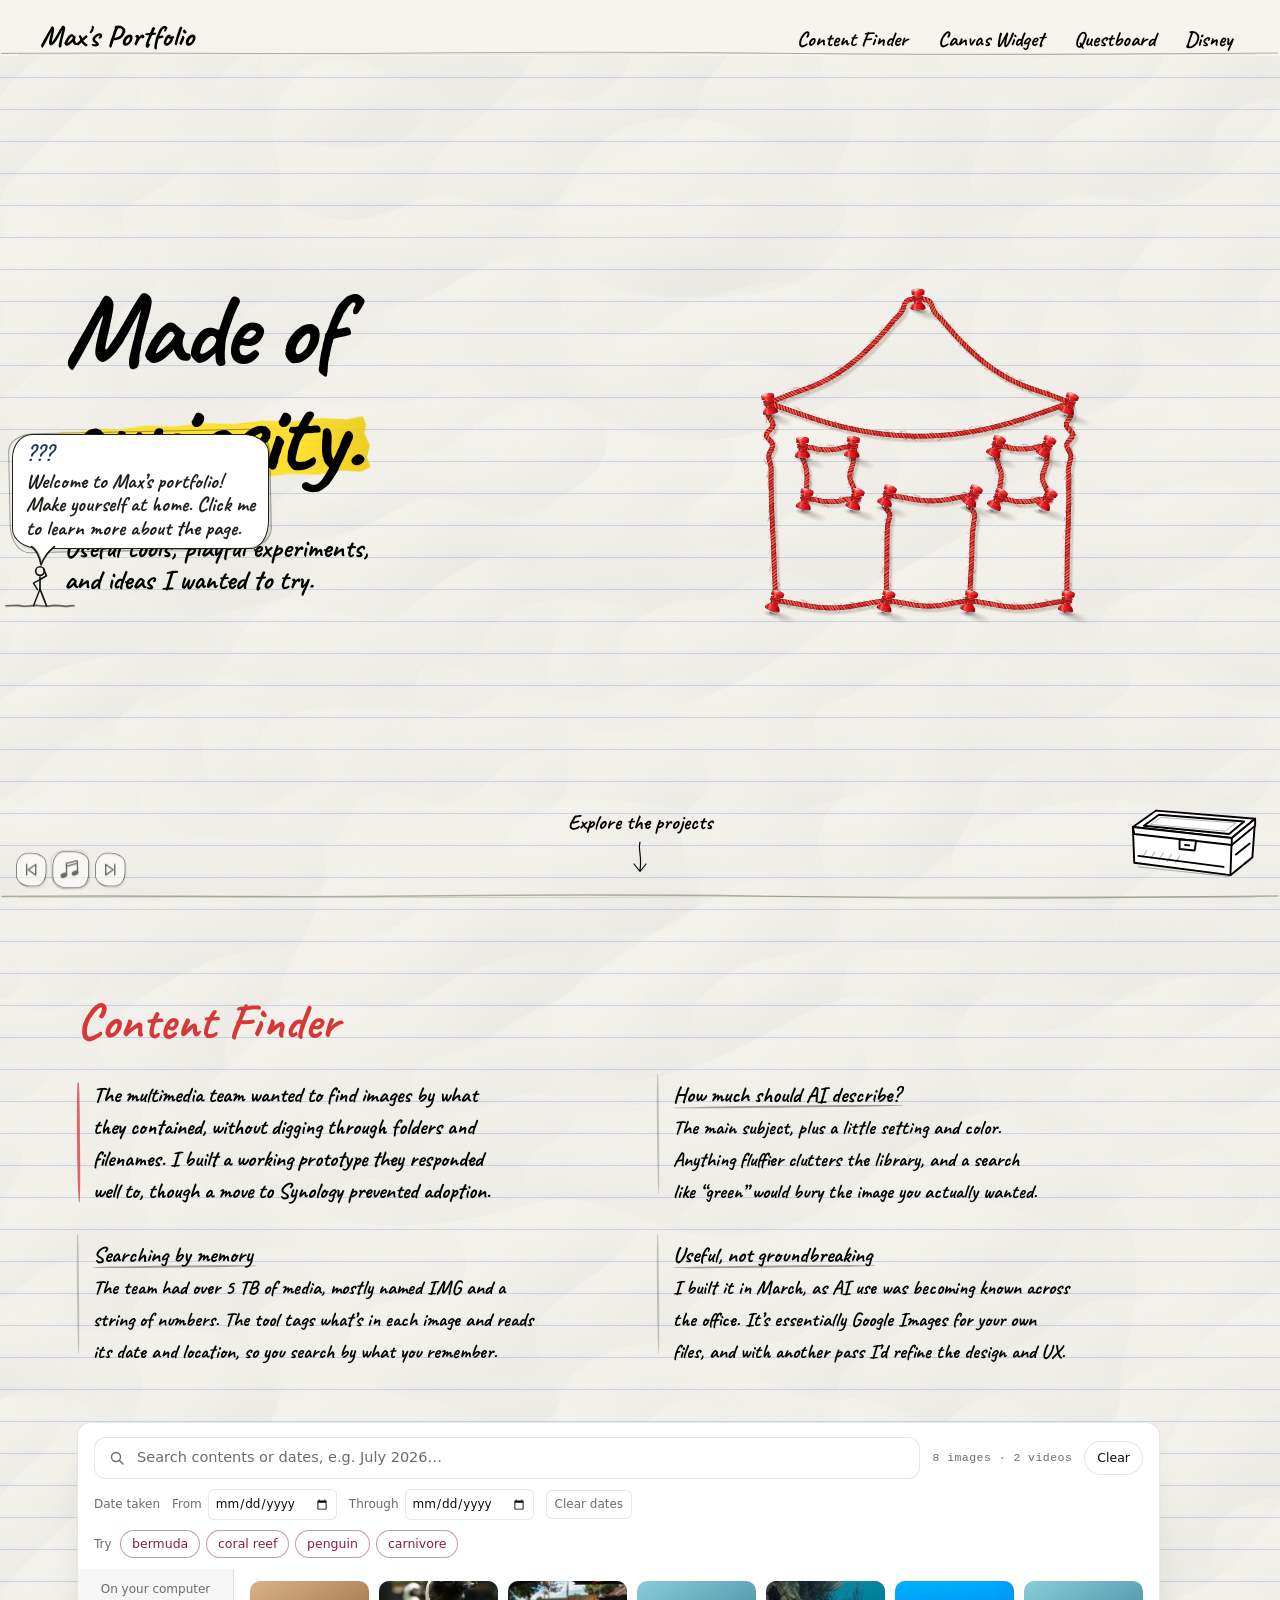
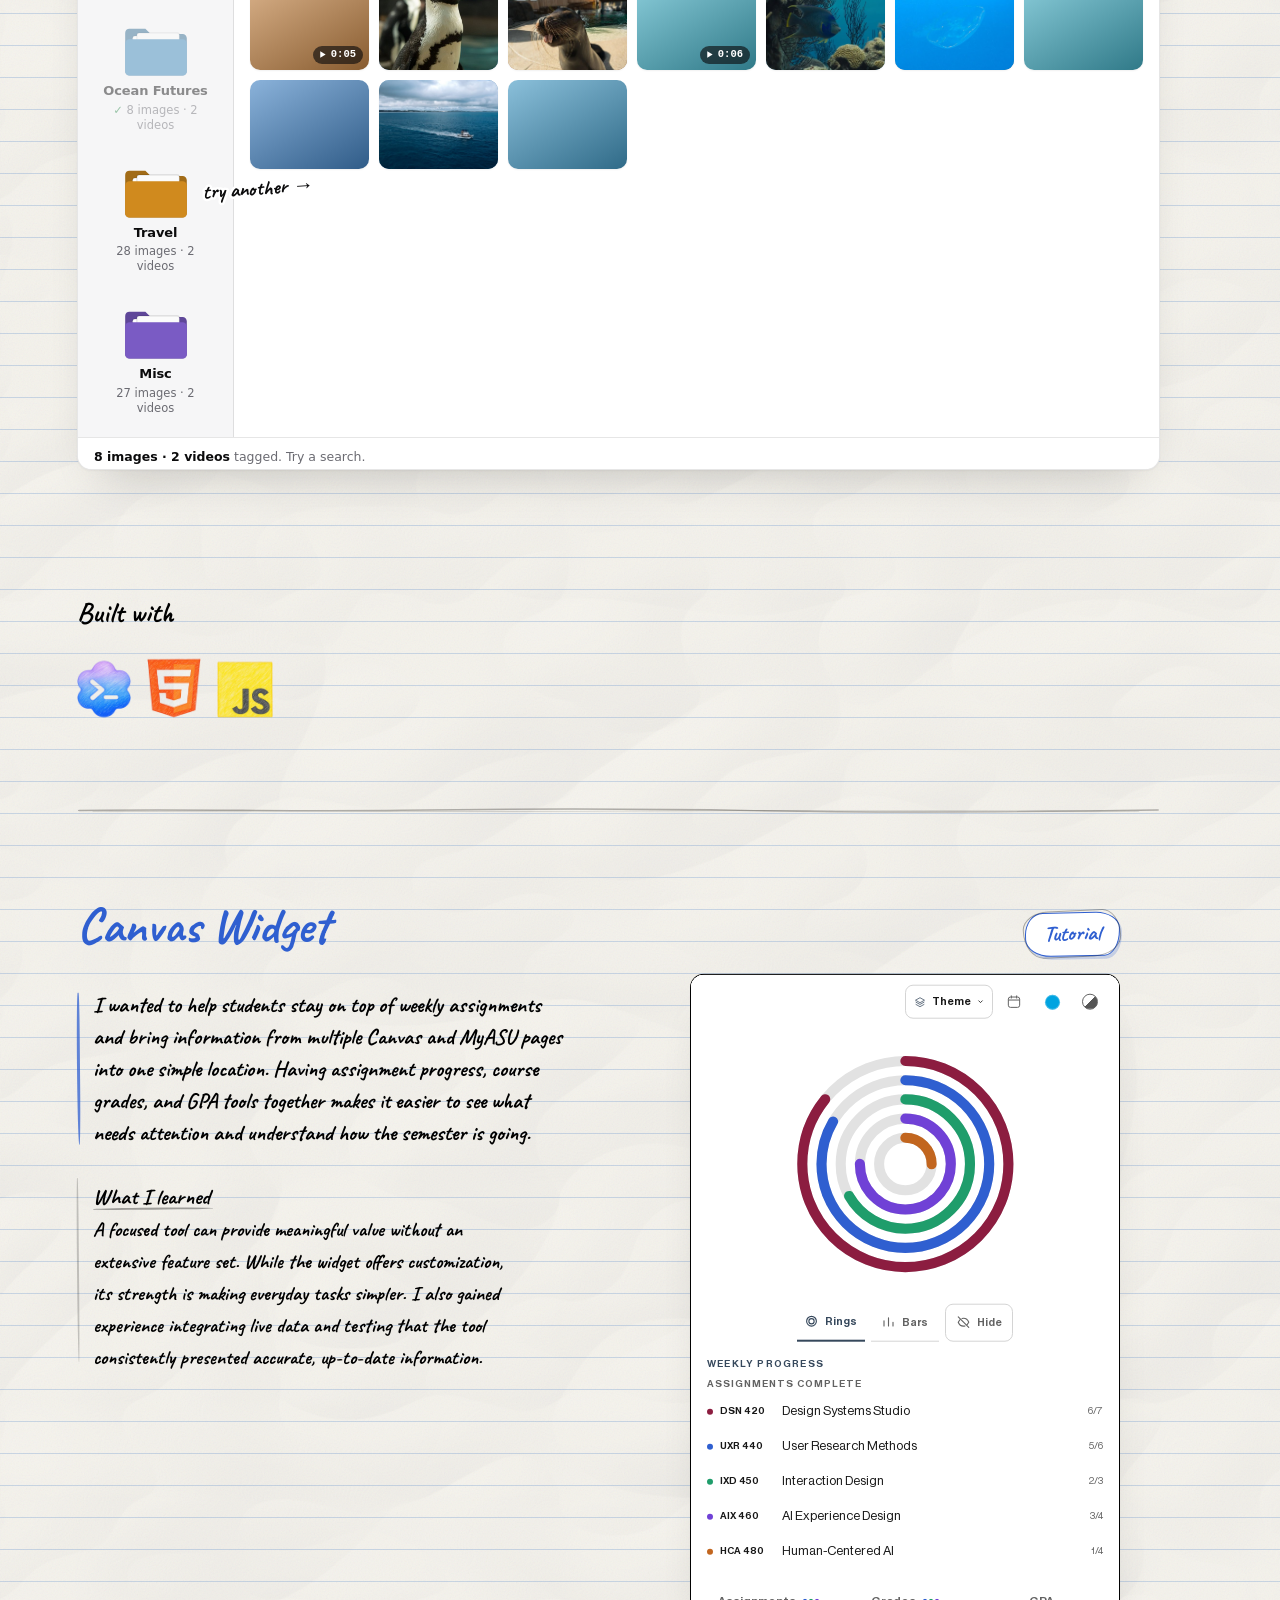
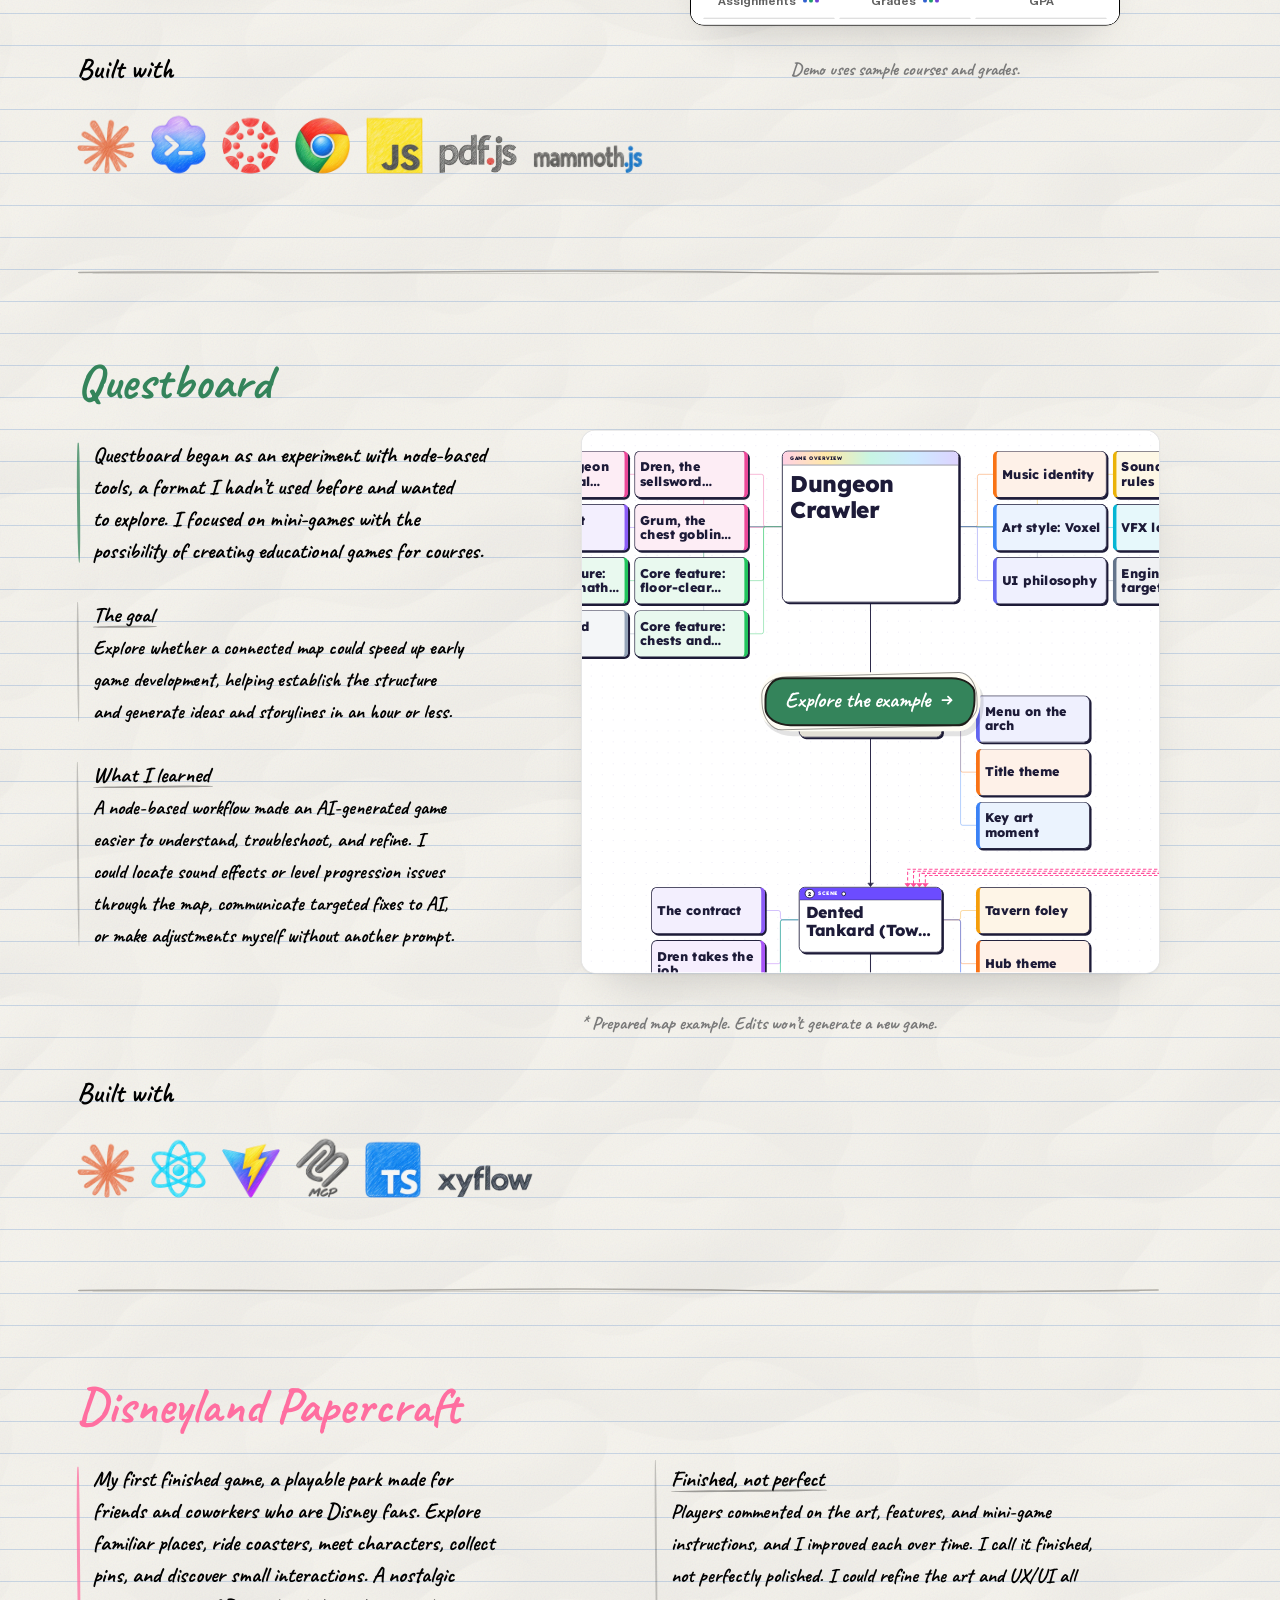
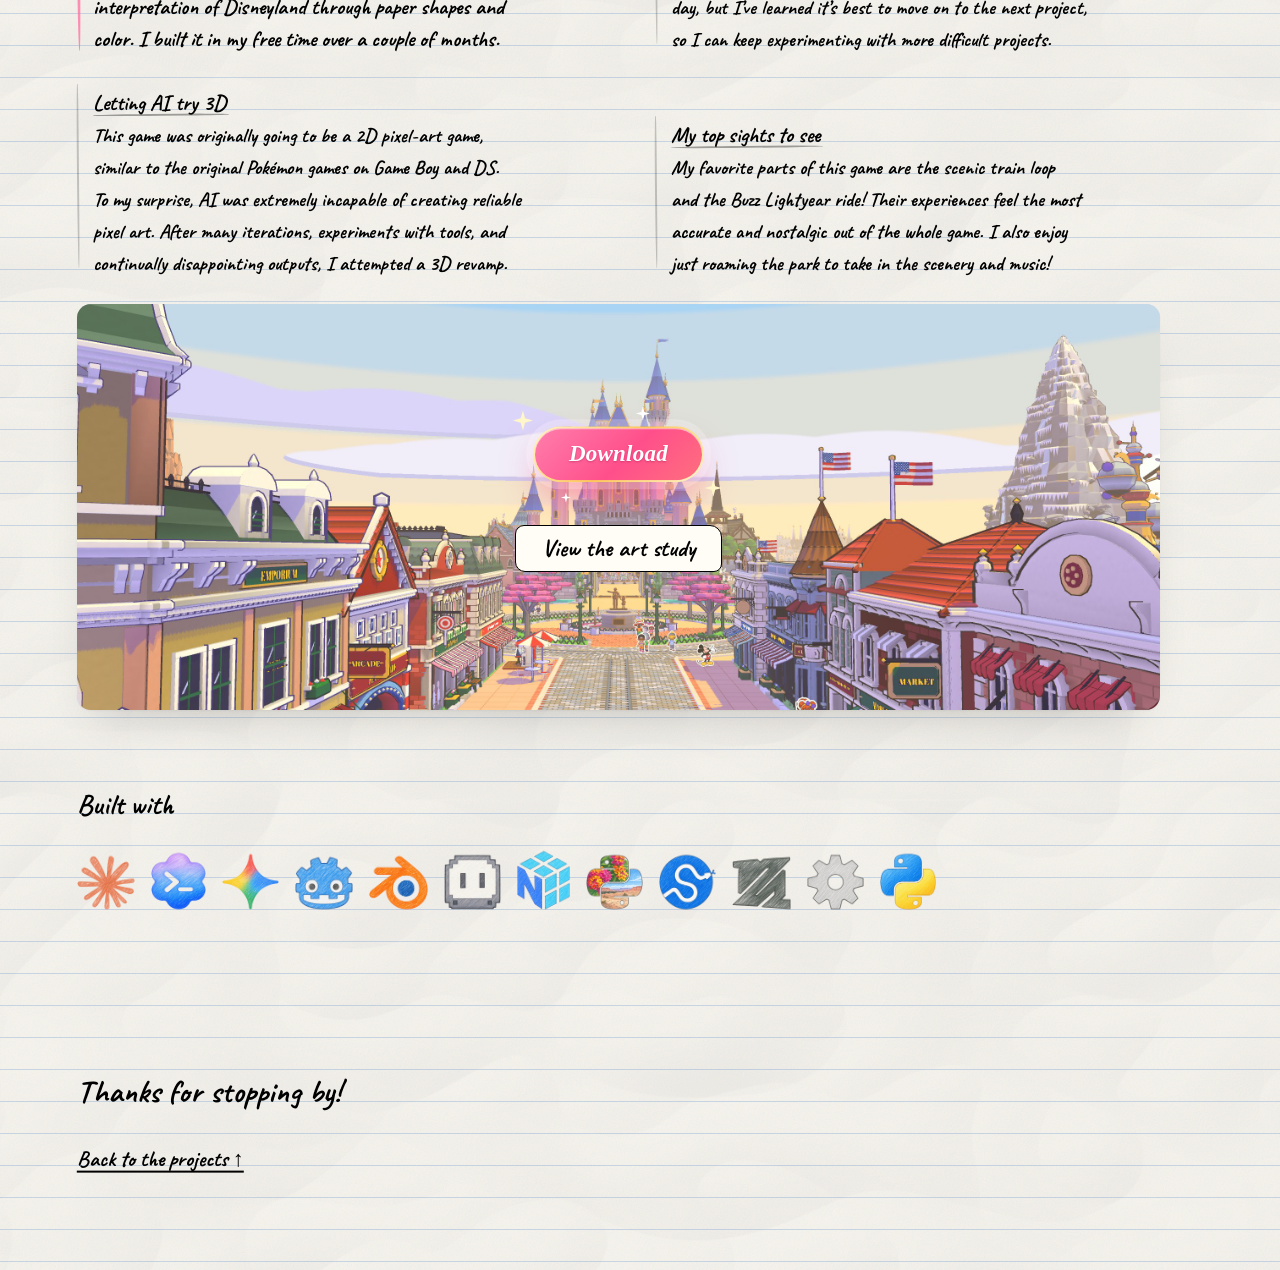
==== demos/index.html @ 5ef720de "Balance portfolio spacing and keep guide bubbles anchored Use the available Canvas section width on " ====
<!doctype html>
<html lang="en">
<head>
<meta charset="utf-8">
<meta name="viewport" content="width=device-width, initial-scale=1">
<title>Max's Portfolio</title>
<meta name="description" content="Max's projects: Content Finder, Canvas Widget, Questboard, and Disney, each with something you can try.">
<link rel="stylesheet" href="shell.css?v=medium-plus-15-next-deadlines-9&amp;quiet=1&amp;native-cursors=1&amp;wrap=1&amp;pages=1&amp;dj=2&amp;notes=3">
<link rel="stylesheet" href="paper-play.css?logos=3">
<link rel="stylesheet" href="sketch.css?v=project-description-format-23&amp;stickothy=1&amp;wrap=1&amp;pages=1&amp;logos=4">
<!-- The playground's modules import each other three levels deep; fetch them all up front. -->
<link rel="modulepreload" href="paper-play.js?gap=20&amp;tour=14&amp;walk-frequency=1&amp;climb-fall=1&amp;description-wrap=1&amp;pin-visibility=1&amp;pin-highlight=1&amp;polish=6&amp;stickothy=1&amp;recognition=1&amp;quiet=1&amp;native-cursors=1&amp;wrap=1&amp;pages=1&amp;dj=2&amp;notes=3&amp;bubble-anchor=1">
<link rel="modulepreload" href="paper-physics.js">
<link rel="modulepreload" href="paper-art.js">
<link rel="modulepreload" href="paper-guide.js?gap=20&amp;tour=12&amp;pin-visibility=1&amp;walk-frequency=1&amp;climb-fall=1&amp;description-wrap=1&amp;polish=6&amp;stickothy=1&amp;recognition=1&amp;quiet=1&amp;native-cursors=1&amp;wrap=1&amp;pages=1&amp;dj=2&amp;notes=3&amp;bubble-anchor=1">
<link rel="modulepreload" href="paper-pose.js?fall=2">
<link rel="modulepreload" href="paper-tour.js?v=wall-1">
<link rel="modulepreload" href="paper-tool-show.js?tour=9">
<link rel="preload" href="paper-guide.css?tools-tour=8&amp;wrap=1&amp;pages=1&amp;dj=2&amp;notes=3" as="style">
<link rel="preload" href="assets/fonts/Caveat-Bold.woff2" as="font" type="font/woff2" crossorigin>
<link rel="stylesheet" href="curiosity-header.css?v=23">
<link rel="stylesheet" href="project-focus.css?v=38">
</head>
<body id="top" data-project-focus="true">

<header class="nav">
  <a class="nav-brand" href="#top" aria-label="Max's Portfolio, back to top">Max's Portfolio</a>
  <nav class="nav-links" aria-label="Projects">
    <a href="#content-finder" data-link="content-finder">Content Finder</a>
    <a href="#canvas-widget" data-link="canvas-widget">Canvas Widget</a>
    <a href="#node-maps" data-link="node-maps">Questboard</a>
    <a href="#disney" data-link="disney">Disney</a>
  </nav>
</header>

<div class="music-controls" role="group" aria-label="Background music">
<button class="music-skip music-previous" type="button" aria-label="Previous track" title="Previous track"><svg viewBox="0 0 24 24" aria-hidden="true"><path d="M6 5v14M18 5 8 12l10 7Z"/></svg></button>
<button class="music-toggle" type="button" aria-pressed="false" aria-label="Play background music" title="Play background music">
  <svg class="music-notes" viewBox="0 0 36 36" aria-hidden="true">
    <path class="music-note-stems" d="M12 25Q12.4 17 11.8 9.2Q19 7.6 27.1 5.2L27.5 21.8M12.1 13.3Q19.6 11.2 27.2 9.2"/>
    <path class="music-note-retrace" d="M13 23.9L12.7 9.9L26.3 6.2M28.2 7.5L28.4 21"/>
    <ellipse cx="8.6" cy="25.7" rx="5" ry="3.3" transform="rotate(-23 8.6 25.7)"/>
    <ellipse cx="24" cy="22.6" rx="5" ry="3.3" transform="rotate(-23 24 22.6)"/>
  </svg>
</button>
<button class="music-skip music-next" type="button" aria-label="Next track" title="Next track"><svg viewBox="0 0 24 24" aria-hidden="true"><path d="M18 5v14M6 5l10 7-10 7Z"/></svg></button>
</div>

<section class="paper-intro curiosity-intro" aria-labelledby="paper-title" data-entrance-complete="true"><div class="paper-intro-copy"><h1 id="paper-title">Made of<br><mark>curiosity.</mark></h1><p>Useful tools, playful experiments,<br>and ideas I wanted to try.</p></div><div class="curiosity-art"><div class="paper-playground" aria-label="Stickothy's thread house, made of draggable pins and string"></div></div><a class="explore-scroll" href="#content-finder"><span>Explore the projects</span><svg viewBox="0 0 24 48" fill="none" aria-hidden="true"><path d="M12 3C9 12 15 22 12 40M4 32l8 10 8-10"/></svg></a></section>


<main class="page">

  <!-- 1 · Content Finder -->
  <section class="project" id="content-finder" data-month="Mar" data-accent="finder">
    <div class="desc">
      <h2 class="title">Content Finder</h2>
      <div class="project-text">
      <p class="lead">The multimedia team wanted to find images by what they contained, without digging through folders and filenames. I built a working prototype they responded well to, though a move to Synology prevented adoption.</p>
      <div class="project-notes">
        <aside class="project-note">
          <h3>Searching by memory</h3>
          <p>The team had over 5 TB of media, mostly named IMG and a string of numbers. The tool tags what’s in each image and reads its date and location, so you search by what you remember.</p>
        </aside>
        <aside class="project-note">
          <h3>How much should AI describe?</h3>
          <p>The main subject, plus a little setting and color. Anything fluffier clutters the library, and a search like “green” would bury the image you actually wanted.</p>
        </aside>
        <aside class="project-note">
          <h3>Useful, not groundbreaking</h3>
          <p>I built it in March, as AI use was becoming known across the office. It’s essentially Google Images for your own files, and with another pass I’d refine the design and UX.</p>
        </aside>
      </div>
      </div>
      <dl class="chips">
        <div><dt>Built with</dt><dd><span class="brand-logo" data-ai="gpt" title="GPT"><img src="assets/logos/pencil-transparent/web/codex.webp" alt="GPT" width="44" height="44"></span><span class="brand-logo" title="HTML"><img src="assets/logos/pencil-transparent/web/html.webp" alt="HTML" width="36" height="36"></span><span class="brand-logo" title="JavaScript"><img src="assets/logos/pencil-transparent/web/javascript.webp" alt="JavaScript" width="36" height="36"></span></dd></div>
      </dl>
    </div>
    <div class="demo">
      <figure class="frame" data-frame>
        <div class="frame-body">
          <iframe title="Content Finder demo: drag a folder in, then search it" data-src="content-finder/index.html?v=sidebar-style-2" loading="lazy"></iframe>
        </div>
      </figure>
    </div>

  </section>

  <!-- 2 · Canvas Widget -->
  <section class="project" id="canvas-widget" data-month="Jul" data-accent="widget">
    <div class="desc">
      <h2 class="title">Canvas Widget</h2>
      <div class="project-text">
      <p class="lead">I wanted to help students stay on top of weekly assignments and bring information from multiple Canvas and MyASU pages into one simple location. Having assignment progress, course grades, and GPA tools together makes it easier to see what needs attention and understand how the semester is going.</p>
      <div class="project-notes">
        <aside class="project-note">
          <h3>What I learned</h3>
          <p>A focused tool can provide meaningful value without an extensive feature set. While the widget offers customization, its strength is making everyday tasks simpler. I also gained experience integrating live data and testing that the tool consistently presented accurate, up-to-date information.</p>
        </aside>
      </div>
      </div>
      <dl class="chips">
        <div><dt>Built with</dt><dd><span class="brand-logo" data-ai="claude" title="Claude"><img src="assets/logos/pencil-transparent/web/claude.webp" alt="Claude" width="44" height="44" loading="lazy"></span><span class="brand-logo" data-ai="codex" title="Codex"><img src="assets/logos/pencil-transparent/web/codex.webp" alt="Codex" width="44" height="44" loading="lazy"></span><span class="brand-logo" title="Canvas"><img src="assets/logos/pencil-transparent/web/canvas.webp" alt="Canvas" width="36" height="36" loading="lazy"></span><span class="brand-logo" title="Chrome Manifest V3"><img src="assets/logos/pencil-transparent/web/chrome.webp" alt="Chrome Manifest V3" width="36" height="36" loading="lazy"></span><span class="brand-logo" title="JavaScript"><img src="assets/logos/pencil-transparent/web/javascript.webp" alt="JavaScript" width="36" height="36" loading="lazy"></span><span class="brand-logo brand-wordmark" title="pdf.js"><img src="assets/logos/pencil-transparent/web/pdfjs.webp" alt="pdf.js" width="76" height="36" loading="lazy"></span><span class="brand-logo brand-wordmark" title="mammoth.js"><img src="assets/logos/pencil-transparent/web/mammothjs.webp" alt="mammoth.js" width="112" height="36" loading="lazy"></span></dd></div>
      </dl>
    </div>
    <div class="demo">
      <div class="widget-stack">
        <button class="tut-btn" type="button" aria-pressed="false">Tutorial</button>
        <figure class="frame" data-frame>
          <div class="frame-body">
            <iframe title="Canvas Widget demo, running on fake courses" data-src="canvas-widget/panel.html?v=static-8" loading="lazy"></iframe>
          </div>
        </figure>
      </div>
      <p class="demo-context">Demo uses sample courses and grades.</p>
    </div>

  </section>

  <!-- 3 · Questboard -->
  <section class="project" id="node-maps" data-month="Aug" data-accent="nodes">
    <div class="desc">
      <h2 class="title">Questboard</h2>
      <div class="project-text">
      <p class="lead">Questboard began as an experiment with node-based tools, a format I hadn’t used before and wanted to explore. I focused on mini-games with the possibility of creating educational games for courses.</p>
      <div class="project-notes">
        <aside class="project-note">
          <h3>The goal</h3>
          <p>Explore whether a connected map could speed up early game development, helping establish the structure and generate ideas and storylines in an hour or less.</p>
        </aside>
        <aside class="project-note">
          <h3>What I learned</h3>
          <p>A node-based workflow made an AI-generated game easier to understand, troubleshoot, and refine. I could locate sound effects or level progression issues through the map, communicate targeted fixes to AI, or make adjustments myself without another prompt.</p>
        </aside>
      </div>
      </div>
    </div>
    <div class="demo">
      <figure class="frame frame-preview" data-frame>
        <figcaption class="frame-bar"><span class="frame-title">Dungeon Crawler &middot; map</span>
          <span class="frame-actions"><button class="btn-try" type="button" data-fullscreen>Try it out<svg viewBox="0 0 12 12" aria-hidden="true"><path d="M7.5 1.5h3v3M10.5 1.5L6.5 5.5M4.5 2H2.5a1 1 0 00-1 1v6.5a1 1 0 001 1H9a1 1 0 001-1V7.5" fill="none" stroke="currentColor" stroke-width="1.3" stroke-linecap="round" stroke-linejoin="round"/></svg></button></span></figcaption>
        <div class="frame-body">
          <iframe title="Preview of the finished Dungeon Crawler map" data-src="node-maps/index.html?mode=preview" data-try-src="node-maps/index.html" loading="lazy" tabindex="-1" inert allow="fullscreen"></iframe>
          <button class="try-big" type="button" data-fullscreen><span>Explore the example</span><svg viewBox="0 0 16 16" aria-hidden="true"><path d="M3 8h9m0 0L8.5 4.5M12 8l-3.5 3.5" fill="none" stroke="currentColor" stroke-width="1.8" stroke-linecap="round" stroke-linejoin="round"/></svg></button>
        </div>
      </figure>
      <p class="demo-context demo-context-one-line">* Prepared map example. Edits won’t generate a new game.</p>
    </div>
      <dl class="chips">
        <div><dt>Built with</dt><dd><span class="brand-logo" data-ai="claude" title="Claude"><img src="assets/logos/pencil-transparent/web/claude.webp" alt="Claude" width="44" height="44" loading="lazy"></span><span class="brand-logo" title="React"><img src="assets/logos/pencil-transparent/web/react.webp" alt="React" width="36" height="36" loading="lazy"></span><span class="brand-logo" title="Vite"><img src="assets/logos/pencil-transparent/web/vite.webp" alt="Vite" width="36" height="36" loading="lazy"></span><span class="brand-logo" title="MCP server"><img src="assets/logos/pencil-transparent/web/mcp.webp" alt="MCP server" width="36" height="36" loading="lazy"></span><span class="brand-logo" title="TypeScript"><img src="assets/logos/pencil-transparent/web/typescript.webp" alt="TypeScript" width="36" height="36" loading="lazy"></span><span class="brand-logo brand-wordmark" title="xyflow"><img src="assets/logos/pencil-transparent/web/xyflow.webp" alt="xyflow" width="92" height="36" loading="lazy"></span></dd></div>
      </dl>
  </section>

  <!-- 4 · Disney -->
  <section class="project disney" id="disney" data-month="Oct" data-accent="disney">
    <div class="desc">
      <h2 class="title">Disneyland Papercraft</h2>
      <div class="project-text">
      <p class="lead">My first finished game, a playable park made for friends and coworkers who are Disney fans. Explore familiar places, ride coasters, meet characters, collect pins, and discover small interactions. A nostalgic interpretation of Disneyland through paper shapes and color. I built it in my free time over a couple of months.</p>
      <div class="project-notes">
        <aside class="project-note">
          <h3>Letting AI try 3D</h3>
          <p>This game was originally going to be a 2D pixel-art game, similar to the original Pokémon games on Game Boy and DS. To my surprise, AI was extremely incapable of creating reliable pixel art. After many iterations, experiments with tools, and continually disappointing outputs, I attempted a 3D revamp.</p>
        </aside>
        <aside class="project-note">
          <h3>Finished, not perfect</h3>
          <p>Players commented on the art, features, and mini-game instructions, and I improved each over time. I call it finished, not perfectly polished. I could refine the art and UX/UI all day, but I’ve learned it’s best to move on to the next project, so I can keep experimenting with more difficult projects.</p>
        </aside>
        <aside class="project-note">
          <h3>My top sights to see</h3>
          <p>My favorite parts of this game are the scenic train loop and the Buzz Lightyear ride! Their experiences feel the most accurate and nostalgic out of the whole game. I also enjoy just roaming the park to take in the scenery and music!</p>
        </aside>
      </div>
      </div>
    </div>
    <div class="demo banner">
      <img src="assets/disney-main-street.jpg" width="2560" height="960" alt="Main Street in the papercraft park, looking up the street to the castle" loading="lazy" decoding="async">
      <div class="banner-cta">
        <a class="btn-download" href="https://github.com/maxepel/portfolio/releases/latest/download/Disneyland-Papercraft-Setup.exe" data-dl-mac="https://github.com/maxepel/portfolio/releases/latest/download/Disneyland-Papercraft-Mac.zip">Download<i class="shine" aria-hidden="true"></i><i class="sp s1" aria-hidden="true"></i><i class="sp s2" aria-hidden="true"></i><i class="sp s3" aria-hidden="true"></i><i class="sp s4" aria-hidden="true"></i></a>
        <a class="art-study-link" href="disney-art-study/">View the art study</a>
      </div>
    </div>
      <dl class="chips">
        <div><dt>Built with</dt><dd><span class="brand-logo" data-ai="claude" title="Claude"><img src="assets/logos/pencil-transparent/web/claude.webp" alt="Claude" width="44" height="44" loading="lazy"></span><span class="brand-logo" data-ai="codex" title="Codex"><img src="assets/logos/pencil-transparent/web/codex.webp" alt="Codex" width="44" height="44" loading="lazy"></span><span class="brand-logo" data-ai="gemini" title="Gemini"><img src="assets/logos/pencil-transparent/web/gemini.webp" alt="Gemini" width="44" height="44" loading="lazy"></span><span class="brand-logo" title="Godot"><img src="assets/logos/pencil-transparent/web/godot.webp" alt="Godot" width="36" height="36" loading="lazy"></span><span class="brand-logo" title="Blender"><img src="assets/logos/pencil-transparent/web/blender.webp" alt="Blender" width="36" height="36" loading="lazy"></span><span class="brand-logo" title="Aseprite"><img src="assets/logos/pencil-transparent/web/aseprite.webp" alt="Aseprite" width="36" height="36" loading="lazy"></span><span class="brand-logo" title="NumPy — procedural textures and audio synthesis"><img src="assets/logos/pencil-transparent/web/numpy.webp" alt="NumPy" width="58" height="58" loading="lazy"></span><span class="brand-logo" title="Pillow — image processing"><img src="assets/logos/pencil-transparent/web/pillow.webp" alt="Pillow" width="58" height="58" loading="lazy"></span><span class="brand-logo" title="SciPy — geometry analysis and audio processing"><img src="assets/logos/pencil-transparent/web/scipy.webp" alt="SciPy" width="58" height="58" loading="lazy"></span><span class="brand-logo" title="FFmpeg — audio conversion and mixing"><img src="assets/logos/pencil-transparent/web/ffmpeg.webp" alt="FFmpeg" width="58" height="58" loading="lazy"></span><span class="brand-logo" title="GDScript — game scripting"><img src="assets/logos/pencil-transparent/web/gdscript.webp" alt="GDScript" width="58" height="58" loading="lazy"></span><span class="brand-logo" title="Python — asset and build scripts"><img src="assets/logos/pencil-transparent/web/python.webp" alt="Python" width="58" height="58" loading="lazy"></span></dd></div>
      </dl>
  </section>

</main>



<footer class="page-closing" aria-labelledby="closing-title">
  <h2 id="closing-title">Thanks for stopping by!</h2>
  <p class="closing-projects"><a href="#content-finder">Back to the projects ↑</a></p>
</footer>



<script src="shell.js?v=polish-25"></script>

<script src="music.js?v=dj-2" defer></script>
<script type="module" src="paper-play.js?gap=20&amp;tour=14&amp;walk-frequency=1&amp;climb-fall=1&amp;description-wrap=1&amp;pin-visibility=1&amp;pin-highlight=1&amp;polish=6&amp;stickothy=1&amp;recognition=1&amp;quiet=1&amp;native-cursors=1&amp;wrap=1&amp;pages=1&amp;dj=2&amp;notes=3&amp;bubble-anchor=1"></script>
<script type="module" src="paper-ruling.js?v=demo-rule-18"></script>
</body>
</html>
---- demos/shell.css ----
/* Portfolio shell. White page, neutral chrome; each project sets one accent for the timeline and small details. */
:root {
  --bg: #fff;
  --surface: #fff;
  --ink: #0b0b0c;
  --muted: #6b6b72;
  --line: rgba(11, 11, 12, .1);
  --shadow: 0 1px 2px rgba(11, 11, 12, .04), 0 24px 48px -28px rgba(11, 11, 12, .24);
  --nav-h: 56px;
  --rail-w: 148px;
  --rail-accent: var(--ink);
  --sans: "Inter", "Segoe UI Variable Text", "Segoe UI", system-ui, -apple-system, "Helvetica Neue", sans-serif;
  --mono: ui-monospace, "SF Mono", "Cascadia Mono", Menlo, Consolas, monospace;
  --ease: cubic-bezier(.22, .8, .24, 1);
  color-scheme: light;
}

/* Per-project accent: timeline, numbers, bullets, button hover. Everything else stays black and white. */
[data-accent="finder"] { --accent: #d63838; --accent2: #e0a800; }
[data-accent="widget"] { --accent: #2f5fd0; --accent2: #7fb0ff; }
[data-accent="nodes"]  { --accent: #34845b; --accent2: #f2c230; }
[data-accent="disney"] { --accent: #c2661f; --accent2: #f0b866; }

* { box-sizing: border-box; }
html { scroll-behavior: smooth; scroll-padding-top: calc(var(--nav-h) + 16px); }
body {
  margin: 0; background: #fff; color: var(--ink);
  font-family: var(--sans); font-size: 16px; line-height: 1.55;
  -webkit-font-smoothing: antialiased; text-rendering: optimizeLegibility;
}
body.no-scroll { overflow: hidden; }
a { color: inherit; }
button { font: inherit; color: inherit; }
:focus-visible { outline: 2px solid var(--accent, var(--ink)); outline-offset: 3px; border-radius: 4px; }

/* ── Nav ─────────────────────────────────────────────── */
.nav {
  position: sticky; top: 0; z-index: 30; height: var(--nav-h); gap: 24px;
  display: flex; align-items: center; justify-content: space-between;
  padding: 0 clamp(16px, 4vw, 40px);
  background: rgba(255, 255, 255, .82);
  backdrop-filter: saturate(1.4) blur(14px); -webkit-backdrop-filter: saturate(1.4) blur(14px);
  border-bottom: 1px solid var(--line);
}
.nav-brand { flex: none; font-weight: 650; letter-spacing: -.02em; text-decoration: none; }
.nav-links { min-width: 0; margin-left: auto; display: flex; align-items: center; gap: clamp(14px, 2.4vw, 30px); height: calc(var(--nav-h) - 1px); padding: 8px; overflow-x: auto; scrollbar-width: none; }
.nav-links::-webkit-scrollbar { display: none; }
.nav-links a {
  position: relative; flex: none; white-space: nowrap; font-size: 13.5px; color: var(--muted);
  text-decoration: none; padding: 6px 0; transition: color .25s var(--ease);
}
.nav-links a::after {
  content: ""; position: absolute; left: 0; right: 0; bottom: 0; height: 2px; border-radius: 2px;
  background: var(--link-accent, var(--rail-accent)); transform: scaleX(0); transform-origin: left; transition: transform .35s var(--ease);
}
.nav-links a:hover, .nav-links a.is-active { color: var(--ink); }
.nav-links a.is-active::after { transform: scaleX(1); }
.nav-links a[data-link="content-finder"], .project[data-accent="finder"] { --link-accent: #d63838; }
.nav-links a[data-link="canvas-widget"], .project[data-accent="widget"] { --link-accent: #2f5fd0; }
.nav-links a[data-link="disney"], .project[data-accent="disney"] { --link-accent: #FF6EA0; }
.nav-links a[data-link="node-maps"], .project[data-accent="nodes"] { --link-accent: #34845b; }

/* A pair of pencil notes in the bottom corner; music starts only on request. */
.music-controls {
  position: fixed; right: max(16px, env(safe-area-inset-right)); bottom: max(16px, env(safe-area-inset-bottom)); z-index: 60;
  display: flex; align-items: center; gap: 8px;
}
.music-toggle, .music-skip {
  position: relative;
  display: grid; place-items: center; width: 48px; height: 48px; padding: 5px;
  color: var(--ink); background: #fff; border: 1.5px solid currentColor;
  border-radius: 15px 19px 14px 18px / 19px 14px 18px 15px; box-shadow: 2px 3px 0 #28221617;
  cursor: pointer; transition: background-color .2s var(--ease), color .2s var(--ease);
}
.music-toggle::before { content: ''; position: absolute; inset: -3px -2px -2px -3px; border: 1px solid currentColor; border-radius: 19px 14px 18px 15px / 14px 18px 15px 19px; opacity: .3; rotate: -2deg; pointer-events: none; }
.music-toggle:hover { background: #efe9d8; }
.music-skip { width: 40px; height: 44px; }
.music-skip:hover { background: #efe9d8; }
.music-skip svg { width: 24px; height: 24px; fill: none; stroke: currentColor; stroke-width: 1.8; stroke-linecap: round; stroke-linejoin: round; }
.music-controls button:focus-visible { outline: 2px dashed currentColor; outline-offset: 4px; }
.music-toggle[aria-pressed="true"] { background: var(--ink); color: #fff; }
.music-notes { display: block; width: 34px; height: 34px; fill: currentColor; }
.music-note-stems, .music-note-retrace { fill: none; stroke: currentColor; stroke-width: 1.8; stroke-linecap: round; stroke-linejoin: round; }
.music-note-retrace { opacity: .35; stroke-width: .8; }

/* ── Timeline rail ───────────────────────────────────── */
.rail { position: fixed; z-index: 10; top: var(--nav-h); bottom: 0; left: 0; width: var(--rail-w); pointer-events: none; }
.rail-label { position: absolute; left: 24px; top: 40px; line-height: 1; }
.rail-month {
  display: block; font-size: 52px; font-weight: 600; letter-spacing: -.045em; color: var(--rail-accent);
  opacity: 0; transition: color .5s var(--ease);
}
.rail-year { display: block; margin-top: 6px; font: 500 11px/1 var(--mono); letter-spacing: .08em; color: var(--muted); opacity: 0; transition: opacity .4s; }
.rail.has-month .rail-year { opacity: 1; }
.rail-month.in  { animation: month-in .5s var(--ease) both; }
.rail-month.out { opacity: 0; transition: opacity .22s ease; }
@keyframes month-in { from { opacity: 0; transform: translateY(14px); } to { opacity: 1; transform: none; } }

.rail-track { position: absolute; left: 36px; top: 150px; bottom: 56px; width: 0; }
.rail-line { position: absolute; left: 0; top: 0; bottom: 0; width: 1px; background: var(--line); }
.rail-progress { position: absolute; left: 0; top: 0; width: 2px; margin-left: -.5px; height: 100%; background: var(--rail-accent); transform-origin: top; transform: scaleY(var(--progress, 0)); transition: background .5s var(--ease); }
.rail-dots { list-style: none; margin: 0; padding: 0; }
.rail-dots li {
  position: absolute; left: 0; top: var(--y, 0%); width: 9px; height: 9px; margin: -4.5px 0 0 -4.5px; border-radius: 50%; background: #fff;
  border: 1px solid #b9b9c0; transition: background .4s var(--ease), border-color .4s var(--ease), transform .4s var(--ease);
}
.rail-dots li.is-past { border-color: var(--rail-accent); background: var(--rail-accent); }
.rail-dots li.is-active { background: var(--rail-accent); border-color: var(--rail-accent); transform: scale(1.5); box-shadow: 0 0 0 4px color-mix(in srgb, var(--rail-accent) 18%, transparent); }

/* ── Layout ──────────────────────────────────────────── */
.page { overflow-x: clip; padding: 0 clamp(16px, 4vw, 48px) 0 calc(var(--rail-w) + clamp(0px, 2vw, 24px)); max-width: 1500px; margin: 0 auto; }
.eyebrow { margin: 0 0 18px; font: 500 12px/1 var(--mono); letter-spacing: .1em; text-transform: uppercase; color: var(--muted); }
.eyebrow .num { color: var(--accent); margin-right: 10px; }

.project {
  position: relative; display: grid; grid-template-columns: minmax(300px, 400px) minmax(0, 1fr);
  gap: clamp(32px, 5vw, 72px); align-items: center; min-height: 100vh; padding: 88px 0;
  border-top: 1px solid var(--line);
}
.project:first-child { border-top: 0; }
.month-tag { display: none; }
.desc h2 { margin: 0 0 14px; font-size: clamp(28px, 3vw, 40px); line-height: 1.1; font-weight: 600; letter-spacing: -.035em; text-wrap: balance; }
.tagline { margin: 0 0 12px; font-size: 19px; font-weight: 560; line-height: 1.3; }
.lead { margin: 0 0 22px; font-size: 16px; color: var(--muted); }
.why { margin: 0 0 22px; color: var(--muted); }
.features { list-style: none; margin: 0 0 26px; padding: 0; display: grid; gap: 9px; font-size: 15px; }
.features li { position: relative; padding-left: 22px; }
.features li::before { content: ""; position: absolute; left: 0; top: .72em; width: 11px; height: 2px; border-radius: 2px; background: var(--accent); }
#disney .features li::before { background: #FF6EA0; }

.chips { margin: 0; display: grid; gap: 10px; }
.chips > div { display: flex; flex-wrap: wrap; align-items: center; gap: 6px 8px; }
.chips dt { width: 84px; white-space: nowrap; font: 500 11px/1 var(--mono); letter-spacing: .08em; text-transform: uppercase; color: var(--muted); }
.chips dd { margin: 0; display: flex; flex-wrap: wrap; align-items: center; gap: 6px; }
.chips span { padding: 5px 11px; font-size: 12.5px; line-height: 1.2; border: 1px solid var(--line); border-radius: 999px; background: var(--surface); }
.chips div:first-child span { background: var(--accent); border-color: var(--accent); color: #fff; font-weight: 520; }
/* Each model keeps its own colour. */
.chips dd span[data-ai="gemini"] { background: #4285f4; border-color: #4285f4; color: #fff; }
/* Claude and Codex are drawn logos, no pill behind them. */
.chips dd span[data-ai="claude"], .chips dd span[data-ai="codex"] { padding: 0; background: none; border: 0; }
.chips dd span[data-ai] img { display: block; width: 33px; height: 33px; }

/* ── Buttons: black pills, the project accent fills in on hover ── */
.btn-try {
  display: inline-flex; align-items: center; gap: 8px; border: 0; border-radius: 999px; cursor: pointer; text-decoration: none;
  font-size: 13px; font-weight: 560; letter-spacing: -.005em; color: #fff; background: var(--ink);
  transition: background-color .25s var(--ease), transform .25s var(--ease);
}
.btn-try { padding: 7px 14px; font-size: 12.5px; }
.btn-try svg { width: 12px; height: 12px; flex: none; }
.btn-try:hover { background: var(--accent, var(--ink)); transform: translateY(-1px); }
.btn-try:active { transform: none; }

/* ── Demo frame ──────────────────────────────────────── */
.demo { min-width: 0; }
.frame { margin: 0; background: var(--surface); border: 1px solid var(--line); border-radius: 14px; box-shadow: var(--shadow); overflow: hidden; display: flex; flex-direction: column; height: clamp(440px, 72vh, 680px); }
.frame-bar { flex: none; display: flex; align-items: center; justify-content: space-between; gap: 12px; padding: 0 12px 0 18px; height: 46px; border-bottom: 1px solid var(--line); font-size: 13px; }
.frame-title { color: var(--muted); white-space: nowrap; overflow: hidden; text-overflow: ellipsis; }
.frame-actions { display: flex; align-items: center; gap: 10px; flex: none; }
.frame-body { position: relative; flex: 1; min-height: 0; }
.frame-body iframe { position: absolute; inset: 0; width: 100%; height: 100%; border: 0; background: var(--surface); }
.pill { padding: 3px 9px; font: 500 10.5px/1.2 var(--mono); letter-spacing: .06em; text-transform: uppercase; color: var(--muted); border: 1px dashed rgba(11, 11, 12, .24); border-radius: 999px; white-space: nowrap; }

/* Content Finder has no title bar; clip the embedded demo to the whole frame. */
#content-finder .frame-body { border-radius: inherit; overflow: hidden; }
#content-finder .frame iframe { border-radius: inherit; }

/* Canvas Widget: the panel is a 430px sidebar, so the frame is exactly that wide and never stretched. */
#canvas-widget .demo { display: grid; justify-items: center; }
.widget-stack { display: grid; width: min(430px, 100%); }
#canvas-widget .frame { width: 100%; height: clamp(652px, calc(75vh - 48px), 700px); background: #000; border-color: rgba(11, 11, 12, .18); }

/* Tutorial: a pen-and-ink pass over the page and into the widget. */
@font-face { font-family: "Caveat"; src: url("assets/fonts/Caveat-Bold.woff2") format("woff2"); font-weight: 700; font-display: swap; }
.tut-btn {
  justify-self: end;
  display: inline-flex; align-items: center; gap: 8px; margin: 0 0 12px; padding: 9px 18px 9px 15px; cursor: pointer;
  font-size: 14px; font-weight: 600; color: var(--accent); background: #fff; border: 1.5px solid var(--accent); border-radius: 999px;
  box-shadow: 0 8px 18px -10px color-mix(in srgb, var(--accent) 70%, transparent);
  transition: background-color .25s var(--ease), color .25s var(--ease), transform .25s var(--ease);
}
.tut-btn svg { width: 15px; height: 15px; }
.tut-btn:hover, .tut-btn[aria-pressed="true"] { background: var(--accent); color: #fff; transform: translateY(-1px); }
.tut-layer { position: absolute; left: 0; top: 0; width: 0; height: 0; z-index: 25; pointer-events: none; font-family: "Caveat", "Segoe Print", "Bradley Hand", cursive; transition: opacity .3s var(--ease); }
.tut-layer.is-leaving { opacity: 0; }
#canvas-widget .widget-stack { transition: translate .45s var(--ease); }
#canvas-widget .demo-context { transition: transform .45s var(--ease); }
.tut-layer svg { position: absolute; left: 0; top: 0; width: 1px; height: 1px; overflow: visible; }
.tut-layer path { fill: none; stroke: #15141f; stroke-linecap: round; stroke-linejoin: round; stroke-dasharray: 1; stroke-dashoffset: 1; opacity: 0; animation: tut-draw .6s cubic-bezier(.5, 0, .2, 1) var(--d, 0s) both; }
.tut-layer path.faint { stroke: rgba(21, 20, 31, .5); }
.tut-layer path.halo { stroke: #fff; opacity: 0; }
@keyframes tut-draw { 0% { opacity: 0; stroke-dashoffset: 1; } 1% { opacity: 1; stroke-dashoffset: 1; } 100% { opacity: 1; stroke-dashoffset: 0; } }
.tut-note { position: absolute; width: max-content; max-width: var(--max, 220px); font-size: var(--fs, 25px); font-weight: 700; line-height: 1.02; color: #15141f; rotate: var(--tilt, 0deg);
  -webkit-text-stroke: 5px #fff; paint-order: stroke fill; /* white edge keeps the ink readable on the widget's dark panel */
  /* The ink runs in left to right behind a soft edge, like a pen moving along the line. */
  -webkit-mask: linear-gradient(90deg, #000 40%, transparent 60%) 100% 0 / 250% 100% no-repeat;
  mask: linear-gradient(90deg, #000 40%, transparent 60%) 100% 0 / 250% 100% no-repeat;
  animation: tut-write 1s cubic-bezier(.35, .1, .3, 1) var(--d, 0s) forwards; }
@keyframes tut-write { to { -webkit-mask-position: 0 0; mask-position: 0 0; } }
.tut-layer.is-updating .tut-note { animation: none; -webkit-mask: none; mask: none; }
.tut-layer.is-updating path { animation: none; stroke-dashoffset: 0; opacity: 1; }
@media (max-width: 1099px) { .tut-btn { display: none; } }
@media (prefers-reduced-motion: reduce) { .tut-layer path { animation: none; stroke-dashoffset: 0; opacity: 1; } .tut-note { animation: none; -webkit-mask: none; mask: none; } }

/* Node Maps: a small, look-only window onto the map, with a big way in. */
.frame-preview { height: clamp(300px, 46vh, 400px); }
.frame-preview iframe { pointer-events: none; }
/* Keep the preview edge-to-edge; the title bar returns with Close when opened. */
.frame-preview:not(.is-open) .frame-bar { display: none; }
.frame-preview:not(.is-open) .frame-body { border-radius: inherit; overflow: hidden; }
.try-big {
  position: absolute; left: 50%; bottom: 22px; translate: -50% 0; display: inline-flex; align-items: center; gap: 10px;
  padding: 14px 26px; border: 0; border-radius: 999px; cursor: pointer; color: #fff; background: var(--accent);
  font-size: 16px; font-weight: 650; letter-spacing: -.005em; white-space: nowrap;
  box-shadow: 0 0 0 6px rgba(255, 255, 255, .85), 0 18px 34px -12px color-mix(in srgb, var(--accent) 80%, transparent);
  transition: transform .3s var(--ease), box-shadow .3s var(--ease);
  animation: try-nudge 3.2s ease-in-out infinite;
}
.try-big svg { width: 16px; height: 16px; transition: transform .3s var(--ease); }
.try-big:hover { transform: translateY(-2px) scale(1.03); animation-play-state: paused; box-shadow: 0 0 0 9px rgba(255, 255, 255, .9), 0 24px 40px -12px color-mix(in srgb, var(--accent) 90%, transparent); }
.try-big:hover svg { transform: translateX(3px); }
@keyframes try-nudge { 0%, 70%, 100% { translate: -50% 0; } 80% { translate: -50% -5px; } 90% { translate: -50% 0; } }
.frame.is-open .try-big, .frame.is-full:not(.is-grow) .try-big { display: none; }

/* Try it out: the frame stretches right to left to fill the screen. */
.frame.is-full { position: fixed; z-index: 60; margin: 0; left: auto; }
.frame.is-grow { transition: width .6s var(--ease), right .6s var(--ease), top .6s var(--ease) .12s, height .6s var(--ease) .12s, border-radius .6s var(--ease); }
.frame.is-open { border-radius: 0; }

/* ── Canvas Widget: the real panel beside a faux Canvas page ── */
.canvas-stage { display: flex; background: #f4f4f5; }
.canvas-fake { flex: 1; min-width: 0; padding: 22px; display: grid; align-content: start; gap: 12px; }
.canvas-fake i { height: 14px; border-radius: 7px; background: #dcdce0; }
.canvas-fake i:nth-child(1) { width: 38%; height: 20px; background: #c9c9ce; }
.canvas-fake i:nth-child(2) { width: 62%; }
.canvas-fake i:nth-child(3) { width: 48%; margin-bottom: 10px; }
.canvas-fake b { height: 64px; border-radius: 10px; background: #fff; border: 1px solid var(--line); }
.canvas-stage iframe { position: static; flex: none; width: min(420px, 100%); height: 100%; border-left: 1px solid var(--line); }
@media (max-width: 700px) { .canvas-fake { display: none; } }

/* ── Placeholder mocks (until real demos land) ───────── */
.mock { padding: 22px; overflow: hidden; background: linear-gradient(180deg, var(--surface), color-mix(in srgb, var(--surface) 94%, var(--accent))); }
.finder-top { display: flex; gap: 10px; }
.finder-search { flex: 1; display: flex; align-items: center; gap: 10px; padding: 12px 14px; border: 1px solid var(--line); border-radius: 12px; color: var(--muted); font-size: 14px; }
.finder-search svg { width: 16px; height: 16px; flex: none; }
.finder-drop { display: flex; align-items: center; gap: 8px; padding: 0 16px; border: 1.5px dashed var(--accent); border-radius: 12px; color: var(--accent); font-size: 13.5px; white-space: nowrap; }
.finder-drop svg { width: 20px; height: 20px; }
.finder-tags { display: flex; flex-wrap: wrap; gap: 8px; margin: 16px 0 20px; }
.finder-tags span { padding: 5px 12px; font-size: 12.5px; color: var(--accent); border: 1px solid var(--accent); border-radius: 999px; }
.finder-grid { display: grid; grid-template-columns: repeat(4, 1fr); gap: 10px; }
.finder-grid i { aspect-ratio: 4 / 3; border-radius: 10px; background: linear-gradient(150deg, hsl(var(--h) 42% 66%), hsl(var(--h) 50% 34%)); }
.finder-grid i:nth-child(3n) { background: linear-gradient(150deg, hsl(var(--h) 70% 64%), hsl(var(--h) 72% 38%)); }

/* ── Disney banner: full-width screenshot with a pink Download button ── */
.project.disney { grid-template-columns: minmax(0, 1fr); align-items: start; min-height: 0; gap: 40px; }
.disney .desc { max-width: 640px; }
.banner { position: relative; border-radius: 14px; overflow: hidden; box-shadow: var(--shadow); background: #cfd8ee; }
.banner img { display: block; width: 100%; height: auto; min-height: 260px; object-fit: cover; object-position: 50% 40%; }
/* Download: a gilded pink pill in a storybook serif. It floats, shimmers, and throws pixie dust. */
.banner-cta { position: absolute; inset: 0; display: grid; place-items: center; pointer-events: none; }
.btn-download {
  position: relative; pointer-events: auto; display: inline-flex; align-items: center; gap: 16px; padding: 10px 10px 10px 34px;
  border: 2px solid transparent; border-radius: 999px; text-decoration: none; color: #fff;
  font: italic 600 23px/1 "Iowan Old Style", "Palatino Linotype", Palatino, "Book Antiqua", Georgia, serif; letter-spacing: .01em;
  background: linear-gradient(135deg, #ff7eab 0%, #ff4f8b 55%, #ff6f7d 100%) padding-box, linear-gradient(135deg, #fff6c9, #ffc65a 50%, #fff6c9) border-box;
  text-shadow: 0 1px 2px rgba(130, 10, 70, .35);
  box-shadow: 0 0 0 7px rgba(255, 255, 255, .22), 0 18px 40px -10px rgba(255, 64, 129, .75), inset 0 1px 0 rgba(255, 255, 255, .55);
  animation: dl-float 4.5s ease-in-out infinite;
  transition: scale .35s var(--ease), rotate .35s var(--ease), box-shadow .35s var(--ease), filter .35s var(--ease);
}
@keyframes dl-float { 50% { translate: 0 -6px; } }
/* The shine is a wide gradient band slid across with transform, clipped to the pill, so
   it runs on the compositor instead of repainting the button and its shadow every frame. */
.btn-download .shine { position: absolute; inset: 0; border-radius: inherit; overflow: hidden; pointer-events: none; }
.btn-download .shine::before { content: ""; position: absolute; top: 0; bottom: 0; left: 0; width: 250%;
  background: linear-gradient(105deg, transparent 38%, rgba(255, 255, 255, .6) 50%, transparent 62%);
  transform: translateX(-120%); animation: dl-shine 5s ease-in-out 1.2s infinite; }
@keyframes dl-shine { 0%, 55% { transform: translateX(-120%); } 100% { transform: translateX(60%); } }
.btn-download:hover { scale: 1.06; filter: saturate(1.12); box-shadow: 0 0 0 11px rgba(255, 255, 255, .28), 0 26px 52px -10px rgba(255, 64, 129, .85), inset 0 1px 0 rgba(255, 255, 255, .6); }
.btn-download:active { scale: .97; }
.btn-download:focus-visible { outline: 2px solid #fff; outline-offset: 10px; }
/* Pixie dust: four-point stars that twinkle around the button. (No drop-shadow glow: the
   star's clip-path cuts any shadow away, so it only cost paint time.) */
.sp { position: absolute; width: var(--s); height: var(--s); pointer-events: none; background: #fff6c9;
  clip-path: polygon(50% 0, 61% 39%, 100% 50%, 61% 61%, 50% 100%, 39% 61%, 0 50%, 39% 39%); animation: dl-twinkle 2.6s ease-in-out var(--d) infinite; }
/* Looping animations pause while scrolled out of view (shell.js sets .is-offscreen). */
.is-offscreen, .is-offscreen *, .is-offscreen *::before { animation-play-state: paused !important; }
.sp.s1 { --s: 20px; --d: 0s; left: -22px; top: -18px; }
.sp.s2 { --s: 14px; --d: .9s; right: 52px; top: -22px; background: #fff; }
.sp.s3 { --s: 17px; --d: 1.6s; right: -20px; bottom: -16px; }
.sp.s4 { --s: 10px; --d: .4s; left: 26px; bottom: -22px; background: #fff; }
@keyframes dl-twinkle { 0%, 100% { opacity: 0; scale: .3; rotate: 0deg; } 50% { opacity: 1; scale: 1; rotate: 45deg; } }
.btn-download:hover .sp { animation-duration: 1.1s; }

/* ── Footer & game overlay ───────────────────────────── */
.footer { display: flex; flex-wrap: wrap; justify-content: space-between; gap: 8px 16px; padding: 32px clamp(16px, 4vw, 48px) 48px calc(var(--rail-w) + clamp(0px, 2vw, 24px)); border-top: 1px solid var(--line); font-size: 13px; color: var(--muted); }
.footer a { text-decoration: none; color: var(--ink); }
.footer a:hover { text-decoration: underline; }
.footer p { flex-basis: 100%; margin: 0; }
.game-overlay { position: fixed; inset: 0; z-index: 80; background: #000; display: none; }
.game-overlay.is-open { display: block; }
.game-overlay iframe { width: 100%; height: 100%; border: 0; }

/* Scroll reveals. Only active when JS has added .js, so content is never hidden without it. */
.js .rv { opacity: 0; transform: translateY(18px); transition: opacity .7s var(--ease), transform .7s var(--ease); transition-delay: calc(var(--i, 0) * 80ms); }
.js .rv.in { opacity: 1; transform: none; }

/* ── Phones and tablets ──────────────────────────────── */
@media (max-width: 960px) {
  :root { --rail-w: 0px; }
  .rail { display: none; }
  .page { padding: 0 16px; }
  .footer { padding: 32px 16px 48px; }
  .music-label { display: none; }
  .project { grid-template-columns: minmax(0, 1fr); min-height: 0; gap: 28px; padding: 56px 0; align-items: start; }
  .month-tag { display: inline-block; justify-self: start; margin: 0; padding: 4px 11px; font: 500 12px/1.3 var(--mono); letter-spacing: .08em; text-transform: uppercase; color: var(--accent); border: 1px solid var(--accent); border-radius: 999px; }
  .frame { height: min(70vh, 560px); }
}

/* On phones the drawing toolbar runs along the bottom, so the music controls sit just above it. */
@media (max-width: 600px) {
  .music-controls { bottom: calc(max(12px, env(safe-area-inset-bottom)) + 74px); }
}

@media (prefers-reduced-motion: reduce) {
  html { scroll-behavior: auto; }
  *, *::before, *::after { animation: none !important; transition: none !important; }
  .rail-month { opacity: 1; }
  .rail-month.out { opacity: 0; }
  .js .rv { opacity: 1; transform: none; }
}

.dl-help { position: fixed; left: 50%; bottom: 24px; translate: -50% 0; z-index: 1000; width: min(520px, calc(100vw - 32px));
  padding: 16px 44px 16px 18px; background: #fff; color: var(--ink); border: 2px solid var(--ink); border-radius: 14px;
  box-shadow: 0 18px 44px -12px rgba(11, 11, 12, .4); font-size: 21px; line-height: 1.3; animation: dl-help-in .35s ease-out; }
.dl-help b { font-weight: 700; }
.dl-help button { position: absolute; top: 6px; right: 8px; width: 32px; height: 32px; border: 0; background: none; color: inherit; font: inherit; font-size: 28px; line-height: 1; cursor: pointer; }
@keyframes dl-help-in { from { opacity: 0; translate: -50% 16px; } }
@media (prefers-reduced-motion: reduce) { .dl-help { animation: none; } }
---- demos/paper-play.css ----
/* A paper surface for the existing portfolio; typography comes from shell.css. */
body.paper-play {
  position: relative; /* the drawing layers below are sized to the page */
  cursor: var(--paper-cursor, auto); /* pencil, eraser, or pin pointer, set by paper-play.js */
  --paper: #f8f6ef;
  --paper-red: #ac4839;
  --ruling: rgba(98, 144, 204, .3);
  --bg: var(--paper);
  background-color: var(--paper);
  --paper-crumple: url("data:image/svg+xml,%3Csvg%20xmlns='http://www.w3.org/2000/svg'%20width='1400'%20height='1400'%20viewBox='0%200%201400%201400'%3E%3Cfilter%20id='c'%20x='0'%20y='0'%20width='100%25'%20height='100%25'%3E%3CfeTurbulence%20type='turbulence'%20baseFrequency='.0038%20.0048'%20numOctaves='2'%20seed='11'%20stitchTiles='stitch'%20result='t'/%3E%3CfeDiffuseLighting%20in='t'%20surfaceScale='9'%20diffuseConstant='1'%20lighting-color='%23fff'%20result='l'%3E%3CfeDistantLight%20azimuth='225'%20elevation='58'/%3E%3C/feDiffuseLighting%3E%3CfeComponentTransfer%20in='l'%3E%3CfeFuncR%20type='linear'%20slope='.38'%20intercept='.63'/%3E%3CfeFuncG%20type='linear'%20slope='.38'%20intercept='.63'/%3E%3CfeFuncB%20type='linear'%20slope='.38'%20intercept='.635'/%3E%3C/feComponentTransfer%3E%3C/filter%3E%3Crect%20width='1400'%20height='1400'%20filter='url%28%23c%29'/%3E%3C/svg%3E");
  --paper-grain: url("data:image/svg+xml,%3Csvg viewBox='0 0 180 180' xmlns='http://www.w3.org/2000/svg'%3E%3Cfilter id='n'%3E%3CfeTurbulence type='fractalNoise' baseFrequency='.72' numOctaves='3' stitchTiles='stitch'/%3E%3C/filter%3E%3Cpath fill='%23847760' opacity='.065' filter='url(%23n)' d='M0 0h180v180H0z'/%3E%3C/svg%3E");
  /* Top to bottom: blue ruled lines, soft crumple shading, fine paper grain. */
  background-image:
    linear-gradient(to bottom, transparent 31px, var(--ruling) 31px, var(--ruling) 32px),
    var(--paper-crumple),
    var(--paper-grain);
  background-size: 100% 32px, 1400px 1400px, 180px 180px;
  background-position: 0 14px, 0 0, 0 0;
  background-blend-mode: normal, multiply, normal;
}
.paper-play .nav { z-index: 42; background: color-mix(in srgb, var(--paper) 88%, transparent); }
.paper-play .rail-dots li { background: var(--paper); }
.paper-play .rail-dots li.is-active, .paper-play .rail-dots li.is-past { background: var(--rail-accent); }
.paper-play .footer { padding-bottom: 160px; }
.paper-intro {
  display: grid; grid-template-columns: 1.05fr 1fr; align-items: center; gap: 40px;
  max-width: 1500px; margin: auto;
  padding: 72px clamp(16px, 4vw, 48px) 64px calc(var(--rail-w) + clamp(0px, 2vw, 24px));
  border-bottom: 1px solid var(--line);
}
.paper-intro .eyebrow { font-size: 10px; letter-spacing: .075em; line-height: 1.6; }
.paper-intro h1 { font-size: clamp(36px, 4.4vw, 66px); line-height: 1.06; letter-spacing: -.055em; font-weight: 550; margin: 0; }
.paper-intro-copy > p:not(.eyebrow) { color: var(--muted); font-size: 13px; margin: 24px 0; }
.paper-intro a { position: relative; z-index: 42; font-size: 12px; text-decoration: none; display: inline-flex; gap: 28px; align-items: center; }
.paper-intro a:hover { text-decoration: underline; text-underline-offset: 5px; }
.paper-playground { position: relative; min-width: 0; height: 240px; }
.paper-playground-note, .paper-playground-caption { position: absolute; left: 0; right: 0; text-align: center; font: 10px/1.6 var(--mono); color: var(--muted); }
.paper-playground-note { top: 10px; transform: rotate(-3deg); }
.paper-playground-caption { bottom: 5px; font-family: var(--sans); font-size: 11px; }
/* Page-sized, so its canvases scroll with the content. It clips them at the page
   edges; they are taller than the screen and would otherwise lengthen the page. */
.paper-layer { position: absolute; inset: 0; z-index: 35; overflow: hidden; overflow: clip; contain: strict; pointer-events: none; }
.paper-canvas { position: absolute; left: 0; top: 0; pointer-events: none; will-change: transform; }
.paper-pin-targets { position: absolute; inset: 0; width: 100%; height: 100%; overflow: visible; pointer-events: none; }
.paper-pin-targets circle { fill: transparent; pointer-events: all; cursor: grab; touch-action: none; }
/* The toolbar: a vertical strip down the right edge, always out. */
.paper-tools { position: fixed; z-index: 58; right: 12px; top: 50%; transform: translateY(-50%); }
.paper-tray {
  display: flex; flex-direction: column; align-items: center; gap: 3px; padding: 6px;
  border: 1px solid #d5d0c3; border-radius: 13px; background: #fffdf7;
  box-shadow: 0 2px 3px #332a1710, 0 12px 34px -12px #332a1735;
}
.paper-tray button {
  border: 1px solid transparent; border-radius: 7px; background: transparent; cursor: pointer;
  width: 54px; height: 50px; padding: 4px; display: flex; flex-direction: column;
  justify-content: center; align-items: center; gap: 4px; font: 9.5px/1 var(--sans); color: var(--muted);
  transition: background .18s var(--ease), color .18s var(--ease);
}
.paper-tray button:hover:not(:disabled) { background: #eeeae0; color: var(--ink); }
.paper-tray button[aria-pressed="true"] { background: #ebe6d9; color: var(--ink); border-color: #dcd5c5; }
.paper-tray button:focus-visible { outline: 2px solid var(--ink); outline-offset: 2px; }
.paper-tray button:disabled { opacity: .3; cursor: default; }
.paper-tray svg { width: 22px; height: 22px; fill: none; stroke: currentColor; stroke-width: 1.5; stroke-linecap: round; stroke-linejoin: round; }
.paper-tray .paper-pin-icon { width: 21px; height: 24px; }
.paper-tray .paper-divider { width: 30px; height: 1px; background: var(--line); margin: 3px 0; }
/* Pencil colors: four dots under the pencil. Picking one also picks up the pencil. */
.paper-tray .paper-colors { display: grid; grid-template-columns: repeat(2, 14px); gap: 6px; margin: 2px 0 4px; }
.paper-tray .paper-colors button {
  width: 14px; height: 14px; padding: 0; border-radius: 50%;
  background: var(--swatch); border: 2px solid #fffdf7; box-shadow: 0 0 0 1px #cfc9ba;
  transition: box-shadow .15s var(--ease), scale .15s var(--ease);
}
.paper-tray .paper-colors button:hover { background: var(--swatch); scale: 1.18; }
.paper-tray .paper-colors button[aria-checked="true"] { box-shadow: 0 0 0 1.5px var(--ink); }
/* The hint sits to the left of the strip, near its foot. */
.paper-hint { position: absolute; right: calc(100% + 10px); bottom: 4px; width: max-content; max-width: 230px; margin: 0; padding: 4px 10px; border-radius: 10px; background: color-mix(in srgb, #fffdf7 94%, transparent); box-shadow: 0 0 0 1px #e2ddd0; color: #686458; font: 10px/1.45 var(--sans); }
.paper-tool-panel { position: relative; }
.paper-hint { transition: opacity .3s var(--ease), visibility .3s; }
.paper-hint.is-hidden { opacity: 0; visibility: hidden; }
/* Room on the right for the toolbar. */
.paper-play .page, .paper-play .footer, .paper-intro { padding-right: calc(clamp(16px, 4vw, 48px) + 72px); }
.paper-play.no-scroll .paper-tools, .paper-play.no-scroll .paper-layer { visibility: hidden; }
@media (max-width: 960px) {
  /* No timeline rail here; just leave room for the toolbar. */
  .paper-play .page, .paper-play .footer { padding-right: 84px; }
  .paper-intro { padding: 48px 84px 38px 24px; gap: 20px; }
  .paper-intro h1 { font-size: clamp(34px, 5vw, 48px); }
}
@media (max-width: 600px) {
  .paper-intro { grid-template-columns: 1fr; padding: 38px 20px 20px; gap: 12px; }
  .paper-intro h1 { font-size: 43px; }
  .paper-playground { height: 190px; }
  .paper-playground-note { top: 6px; font-size: 9px; }
  .paper-intro-copy > p:not(.eyebrow) { font-size: 12px; margin: 20px 0; }
  /* Phones are too narrow for a side strip: the same toolbar runs along the bottom. */
  .paper-play .page, .paper-play .footer { padding-right: 16px; }
  .paper-intro { padding-right: 20px; }
  .paper-tools { top: auto; right: auto; left: 50%; bottom: max(12px, env(safe-area-inset-bottom)); transform: translateX(-50%); }
  .paper-tray { flex-direction: row; padding: 5px; gap: 2px; border-radius: 11px; }
  .paper-tray button { width: 39px; padding: 5px; height: 50px; font-size: 9px; }
  .paper-tray svg { width: 21px; height: 21px; }
  .paper-tray .paper-divider { width: 1px; height: 28px; margin: 0 1px; }
  .paper-hint { position: static; right: auto; font-size: 9px; max-width: 330px; margin: 7px auto 0; }
}
@media (prefers-reduced-motion: reduce) {
  .paper-tray button { transition: none; }
}
---- demos/sketch.css ----
/* Sketch style, page-wide: the page's own words and controls are handwritten and
   pencil-outlined, like the guide's bubbles. The demos inside the frames are the real
   tools on show, so they keep their own type and chrome. Loaded after the other sheets. */
/* No timeline rail on this page, so content needs no room on the left for it. */
body.paper-play {
  --paper-line-height: 32px;
  --paper-line-origin: 14px;
  --brand-logo-size: 56px;
  --rail-w: 0px;
  --hand: "Caveat", "Segoe Print", "Bradley Hand", cursive;
  --sketch: #1f1e1a;
  --sheet: #fffdf5;
  /* Uneven corners read as drawn by hand; a second set for the lighter retrace. */
  --rough: 18px 24px 16px 26px / 22px 16px 26px 18px;
  --rough-2: 26px 18px 28px 20px / 18px 26px 20px 28px;
  /* A wobbly pencil line, used for rules between sections. */
  --pencil-rule: url("data:image/svg+xml,%3Csvg xmlns='http://www.w3.org/2000/svg' viewBox='0 0 400 8' preserveAspectRatio='none'%3E%3Cpath d='M1 4.5C40 3 80 5.6 120 4.2s85-1.8 130 .4 100 1.4 149-.6' fill='none' stroke='%231f1e1a' stroke-opacity='.32' stroke-width='1.4' stroke-linecap='round'/%3E%3Cpath d='M6 5.6C60 4.6 130 6.2 200 5.1s140-.8 192 .3' fill='none' stroke='%231f1e1a' stroke-opacity='.14' stroke-width='.9' stroke-linecap='round'/%3E%3C/svg%3E");
  font: 700 20px/1.32 var(--hand);
}

/* ── The real tools keep their own look ─────────────────── */
.paper-play .frame, .paper-play .banner img { font: 400 16px/1.55 var(--sans); }

/* ── Type ───────────────────────────────────────────────── */
.paper-play :is(.paper-intro-copy p, .paper-playground-note, .paper-playground-caption, .desc p, .features li, .dl-note) { text-wrap: balance; font-kerning: normal; }
.paper-play .nav-brand { font-size: 30px; letter-spacing: 0; }
.paper-play .nav {
  background-image: linear-gradient(to bottom, transparent 31px, var(--ruling) 31px, var(--ruling) 32px);
  background-size: 100% var(--paper-line-height);
  background-position: 0 var(--paper-line-origin);
}
.paper-play .nav-links a { font-size: 21px; padding: 1px 0 0; }
.paper-play .nav-links a::after { height: 2.5px; border-radius: 2px 6px 3px 5px; rotate: -.6deg; }
.paper-play .eyebrow, .paper-play .paper-intro .eyebrow { font: 700 19px/1.2 var(--hand); letter-spacing: .01em; text-transform: none; }
.paper-play .eyebrow .num { margin-right: 6px; }
.paper-play .paper-intro h1 { font: 700 clamp(46px, 5vw, 78px)/.98 var(--hand); letter-spacing: -.01em; }
.paper-play .paper-intro-copy > p:not(.eyebrow) { font-size: 22px; margin: 20px 0; }
.paper-play .paper-intro a { font-size: 22px; gap: 14px; }
.paper-play .paper-playground-note { font: 700 18px/1.2 var(--hand); }
.paper-play .paper-playground-caption { font: 700 18px/1.2 var(--hand); }
.paper-play .desc h2 { font: 700 clamp(38px, 3.9vw, 54px)/1 var(--hand); letter-spacing: 0; color: var(--link-accent, var(--accent)); }
.paper-play .tagline { font: 700 28px/1.1 var(--hand); margin-bottom: 10px; }
.paper-play .lead { font-size: 22px; line-height: 1.25; }
.paper-play .why { font-size: 21px; }
.paper-play .features { font-size: 21px; gap: 4px; }
/* Bullets are quick pen dashes, each at its own slant. */
.paper-play .features li::before { height: 2.5px; width: 13px; border-radius: 2px 5px 2px 4px; rotate: -6deg; }
.paper-play .features li:nth-child(2n)::before { rotate: 4deg; width: 11px; }
.paper-play .rail-month { font: 700 66px/1 var(--hand); letter-spacing: 0; }
.paper-play .rail-year { font: 700 18px/1 var(--hand); letter-spacing: .02em; }
.paper-play .dl-note, .paper-play .footer { font-size: 19px; }

/* ── Pencil-traced outlines: chips, labels, buttons ────── */
.paper-play .chips { position: relative; top: var(--credits-rise, 0px); grid-column: 1 / -1; align-self: end; min-width: 0; gap: 28px; margin: var(--paper-line-height) 0 0; }
.paper-play .chips dt { width: auto; font: 700 28.6px/1.1 var(--hand); color: var(--ink); letter-spacing: 0; text-transform: none; }
.paper-play .chips span,
.paper-play .pill,
.paper-play .month-tag,
.paper-play .btn-try,
.paper-play .tut-btn,
.paper-play .try-big {
  border-radius: var(--rough); font-family: var(--hand); font-weight: 700; letter-spacing: 0; text-transform: none;
}
.paper-play .chips span, .paper-play .pill, .paper-play .btn-try, .paper-play .tut-btn { position: relative; }
.paper-play .chips span { padding: 1px 12px 3px; font-size: 18px; border: 1.5px solid var(--sketch); background: var(--sheet); }
.paper-play .chips div:first-child span { border-color: var(--sketch); }
/* Equal visual area keeps icons and wide wordmarks balanced across the page. */
.paper-play .chips > div { display: grid; grid-template-columns: minmax(0, 1fr); align-items: start; gap: var(--paper-line-height); }
.paper-play .chips dd { min-width: 0; flex-wrap: nowrap; align-items: center; gap: 24px 16px; overflow-x: auto; padding-block: 20px; margin-block: -20px; }
.paper-play .chips span.brand-logo,
.paper-play .chips span.brand-tech {
  display: inline-flex; flex: 0 0 var(--logo-width, var(--brand-logo-size)); min-width: 0; align-items: center; justify-content: center; padding: 0;
  height: var(--brand-logo-size); max-width: 100%; border: 0; background: none; color: var(--ink);
}
.paper-play .chips span.brand-logo::before,
.paper-play .chips span.brand-tech::before,
.paper-play .chips span.brand-language::before { content: none; }
.paper-play .chips span.brand-logo img,
.paper-play .chips span.brand-tech img,
.paper-play .brand-marquee-group img {
  display: block; flex: none; width: var(--logo-width, var(--brand-logo-size)); height: var(--logo-height, var(--brand-logo-size));
  object-fit: contain; object-position: center;
  /* Pencil artwork sits above the continuous paper rules without a paper rectangle. */
  position: relative; z-index: 1;
  background: transparent;
}
.paper-play .chips span.brand-language {
  padding: 0; border: 0; background: none; color: var(--ink);
  font: 700 22px/var(--paper-line-height) var(--hand);
}
.paper-play .brand-title { display: flex; align-items: center; gap: 12px; }
.paper-play .brand-title > img { flex: none; width: 56px; height: 56px; object-fit: contain; }
.paper-play .pill { padding: 0 10px 2px; font-size: 16px; border: 1.4px dashed rgba(31, 30, 26, .45); }
.paper-play .month-tag { padding: 1px 12px 3px; font: 700 19px/1.2 var(--hand); border-width: 1.6px; }
/* The second, lighter pass of each outline, a little off the first. */
.paper-play .btn-try::before,
.paper-play .tut-btn::before,
.paper-play .try-big::before,
.paper-play .chips span::before {
  content: ""; position: absolute; inset: -3px -2px -2px -3px; pointer-events: none;
  border: 1px solid var(--sketch); border-radius: var(--rough-2); opacity: .35; rotate: -1.4deg;
}
.paper-play .btn-try { padding: 2px 13px 4px; font-size: 19px; border: 1.6px solid var(--sketch); rotate: -1deg; }
.paper-play .btn-try:hover { rotate: .6deg; }
.paper-play .tut-btn { padding: 4px 18px 6px 15px; font-size: 22px; border: 1.8px solid var(--accent); rotate: -1.2deg; box-shadow: 2px 3px 0 color-mix(in srgb, var(--accent) 22%, transparent); }
.paper-play .try-big { padding: 5px 18px 8px; font-size: 22px; white-space: nowrap; border: 2px solid var(--sketch); box-shadow: 0 0 0 5px var(--sheet), 3px 5px 0 5px rgba(31, 30, 26, .12); }
.paper-play .try-big::before { inset: -5px -4px -4px -5px; opacity: .45; }
/* Download keeps its storybook serif; the sparkles are absolutely placed, so even padding centres the word. */
.paper-play .btn-download { padding: 10px 34px; justify-content: center; }

/* ── Pencil rules between sections ─────────────────────── */
.paper-play .project, .paper-play .footer { border-top: 0; background: var(--pencil-rule) top / 100% 8px no-repeat; }
.paper-play .project:first-child { background: none; }
.paper-play .paper-intro { border-bottom: 0; background: var(--pencil-rule) bottom / 100% 8px no-repeat; }

/* ── The toolbar and its hints ─────────────────────────── */
.paper-play .paper-tray { border: 1.6px solid var(--sketch); border-radius: 20px 14px 22px 16px / 14px 22px 16px 20px; background: #fff; box-shadow: 2px 3px 0 rgba(40, 34, 22, .09); }
.paper-play .paper-tray button { font: 700 15px/1 var(--hand); color: #4d4a41; border-radius: var(--rough); }
.paper-play .paper-tray button[aria-pressed="true"] { background: #f7f4ed; border: 1.4px solid var(--sketch); }
.paper-play .paper-tray .paper-help { font: 700 13px/1 var(--hand); border: 1.2px solid var(--sketch); color: var(--sketch); opacity: 1; border-radius: 50%; }
.paper-play .paper-tray .paper-help svg { display: block; width: 12px; height: 12px; margin: auto; }
.paper-play .paper-tray .paper-divider { height: 1.5px; background: rgba(31, 30, 26, .3); border-radius: 2px; rotate: -4deg; }
.paper-play .paper-hint { font: 700 16px/1.2 var(--hand); color: #3d3b33; border: 1.4px solid var(--sketch); border-radius: var(--rough); box-shadow: none; padding: 3px 10px 5px; background: var(--sheet); }

@media (max-width: 960px) {
  .paper-play .paper-intro h1 { font-size: clamp(46px, 7vw, 64px); }
}
@media (max-width: 600px) {
  :root { --nav-h: 88px; }
  .paper-play .nav { display: grid; grid-template-columns: minmax(0, 1fr); grid-template-rows: 44px 44px; gap: 0; }
  .paper-play .nav-brand { justify-self: start; }
  .paper-play .nav-links { width: 100%; height: 44px; margin-left: 0; padding: 4px; justify-content: space-between; gap: 6px; overflow: visible; }
  .paper-play .nav-links a::after { bottom: 5px; }
  .paper-play .chips dt { font-size: 26.4px; }
  .paper-play .chips span.brand-language { font-size: 14px; }
  .paper-play .paper-intro h1 { font-size: 52px; }
  .paper-play .nav-links a { font-size: clamp(14px, 4.4vw, 18px); }
  .paper-play .desc h2 { font-size: 38px; }
  .paper-play .paper-tray button { font-size: 13px; }
  .paper-play .paper-tray .paper-divider { width: 1.5px; height: 28px; rotate: 4deg; }
  .paper-play .paper-tools { left: 12px; right: 80px; transform: none; }
  .paper-play .paper-tray { justify-content: space-between; }
  .paper-play .paper-tray > .paper-tool { flex: 1; min-width: 0; }
  .paper-play .paper-tray button:not(.paper-help) { width: 100%; max-width: 39px; }
}

/* With the timeline gone, a plain margin on the left. */
.paper-play .page, .paper-play .footer, .paper-play .paper-intro { padding-left: clamp(20px, 6vw, 88px); }

/* A continuous row of pencil credits at the very end of the paper. */
.paper-play .footer { padding-bottom: 32px; }
/* A personal sign-off before the scrolling tool credits. */
.paper-play .page-closing {
  max-width: 1500px; margin: 0 auto;
  padding: calc(3 * var(--paper-line-height)) calc(clamp(16px, 4vw, 48px) + 72px) calc(3 * var(--paper-line-height)) clamp(20px, 6vw, 88px);
  color: var(--ink);
}
.paper-play .page-closing h2 { margin: 0; font: 700 32px/var(--paper-line-height) var(--hand); }
.paper-play .page-closing p { margin: var(--paper-line-height) 0 0; }
.paper-play .page-closing :is(h2, p) { line-height: var(--paper-line-height); translate: 0 var(--paper-line-shift, 0px); }
.paper-play .page-closing a { display: inline-block; text-decoration: underline; text-underline-offset: 5px; }
.paper-play .page-closing a:focus-visible { outline: 2px dashed var(--ink); outline-offset: 6px; border-radius: 3px; }
@media (max-width: 760px), (hover: none) and (pointer: coarse) {
  .paper-play .page-closing .closing-race { display: none; }
  .paper-play .page-closing { padding-right: 20px; }
}
.brand-marquee { padding: 24px 0 100px; background: var(--pencil-rule) top / 100% 8px no-repeat; }
.brand-marquee-window { overflow: hidden; mask-image: linear-gradient(to right, transparent, #000 32px, #000 calc(100% - 32px), transparent); }
.brand-marquee-track { display: flex; width: max-content; }
.brand-marquee-track.is-ready { animation: brand-marquee-scroll 90s linear infinite; }
.brand-marquee-group { display: flex; flex: none; align-items: start; gap: 32px; list-style: none; margin: 0; padding: 8px 16px; }
.brand-marquee-group li { display: flex; flex: none; flex-direction: column; align-items: center; gap: 12px; width: max-content; min-width: 112px; font: 700 22px/1.2 var(--hand); color: var(--ink); text-align: center; white-space: nowrap; }
.brand-marquee-group a { display: flex; flex-direction: column; align-items: center; gap: 12px; width: 100%; color: inherit; text-decoration: none; }
.paper-play .brand-marquee-group img { height: var(--brand-logo-size); }
.brand-marquee-group a:hover span, .brand-marquee-group a:focus-visible span { text-decoration: underline; text-underline-offset: 4px; }
.brand-marquee-group a:focus-visible { outline: 2px dashed var(--sketch); outline-offset: 4px; border-radius: 8px; }
.brand-marquee-window:hover .brand-marquee-track,
.brand-marquee-window:focus-within .brand-marquee-track { animation-play-state: paused; }
@keyframes brand-marquee-scroll { to { transform: translateX(-50%); } }
@media (prefers-reduced-motion: reduce) {
  .brand-marquee-window { overflow-x: auto; }
  .brand-marquee-track.is-ready { animation: none; }
  .brand-marquee-group[aria-hidden="true"] { display: none; }
}

.paper-play .desc .title { translate: 0 var(--paper-line-shift, 0px); }

/* Body copy occupies one paper row per line, including wrapped bullet items. */
.paper-play .desc :is(.tagline, .lead, .why, .features),
.paper-play .paper-intro-copy :is(p, a),
.paper-play .paper-playground-note,
.paper-play .paper-playground-caption,
.paper-play .chips dt,
.paper-play .footer a,
.paper-play .brand-marquee-group span {
  line-height: var(--paper-line-height);
  translate: 0 var(--paper-line-shift, 0px);
}
.paper-play .footer a { display: inline-block; }
.paper-play .month-tag { translate: 0 var(--paper-line-shift, 0px); }
.paper-play .features { gap: 0; }
.paper-play .features li { line-height: var(--paper-line-height); }
.paper-play .features li::before { top: 16px; }
.paper-play .paper-playground-note { transform: none; }

/* Every word printed on the paper follows the same ruling, including labels. */
.paper-play :is(.nav-brand, .nav-links a, .dl-note, .tut-btn, .try-big, .btn-download, .brand-language) {
  line-height: var(--paper-line-height);
  translate: 0 var(--paper-line-shift, 0px);
}
.paper-play .paper-intro h1 {
  line-height: calc(2 * var(--paper-line-height));
  translate: 0 var(--paper-line-shift, 0px);
}
.paper-play .try-big { translate: -50% var(--paper-line-shift, 0px); animation: none; }
.paper-play #node-maps .try-big {
  left: 50%; top: 50%; right: auto; bottom: auto; width: max-content; max-width: calc(100% - 48px);
  margin: 0; justify-content: center;
  translate: -50% -50%;
}
.paper-play .btn-download { animation: none; }

/* Credits form the final row of every project, beneath its description and demo. */
.paper-play .project { grid-template-rows: 1fr auto; }
/* Reclaim the space below raised credits so the next pencil divider follows. */
.paper-play :is(#content-finder, #canvas-widget, #node-maps) { margin-bottom: var(--credits-rise, 0px); }
.paper-play .project > .desc, .paper-play .project > .demo { align-self: start; }
/* Finder credits sit beneath the feature list, alongside the demo. */
.paper-play #content-finder { grid-template-rows: auto; min-height: 0; }
.paper-play #content-finder .chips { top: 0; margin-top: calc(3 * var(--paper-line-height)); }
.paper-play #canvas-widget { grid-template-rows: auto; min-height: 0; }
.paper-play #canvas-widget .chips { top: 0; width: max-content; max-width: var(--project-width, 100%); margin-top: var(--canvas-credits-gap, calc(4 * var(--paper-line-height))); }
.paper-play .chips span:is(.brand-logo, .brand-tech) { align-items: flex-end; translate: 0 var(--logos-line-shift, 0px); }
@media (min-width: 961px) {
  .paper-play #content-finder > .desc { display: flex; flex-direction: column; align-self: stretch; }
  .paper-play #content-finder .chips { align-self: stretch; margin-top: auto; }
}
@media (max-width: 960px) {
  .paper-play .project { grid-template-rows: auto; }
}


/* The Canvas tutorial keeps the toolbar in its right-hand column; shell.js slides the widget left to make room for notes. */
.paper-play .widget-stack { position: relative; }
.paper-play .widget-stack > .tut-btn { position: relative; right: auto; bottom: auto; margin: 0 0 14px; padding-inline: 18px; }

/* Shared project format: title, context, description, then features, with a blank ruled line between blocks. */
.paper-play .desc :is(.title, .why, .lead) { margin-bottom: var(--paper-line-height); }
.paper-play .desc [data-wrap="natural"] { text-wrap: wrap; }

.paper-play .dl-help { font-family: var(--hand); font-size: 24px; }
---- demos/paper-guide.css ----
/* The guide: speech bubble, click target, tour stations, tool tutorials. */
/* A page-sized layer for the bubble and click target, so they scroll with the page.
   It clips at the page edges, so neither can widen the page. */
.paper-guide-layer { position: absolute; inset: 0; z-index: 56; overflow: hidden; overflow: clip; pointer-events: none; }
.paper-guide-layer > * { pointer-events: auto; }
.paper-play.no-scroll .paper-guide-layer { visibility: hidden; }
/* Speech bubble and tool tips: a pencil comic. Cream paper, an outline traced twice by a
   slightly unsteady hand, a drawn tail, and handwriting throughout (Caveat, from shell.css). */
.paper-bubble, .paper-tip {
  --sketch: #1f1e1a; --sheet: #fff;
  border: 1.6px solid var(--sketch); background: var(--sheet); color: var(--sketch);
  border-radius: 20px 26px 18px 28px / 24px 18px 28px 20px;
  box-shadow: 2px 3px 0 rgba(40, 34, 22, .09);
  font: 700 21px/1.12 "Caveat", "Segoe Print", "Bradley Hand", cursive;
}
/* The second, lighter pass of the outline, a little off the first. */
.paper-bubble::before, .paper-tip::before {
  content: ""; position: absolute; inset: -4px -3px -3px -4px; pointer-events: none;
  border: 1px solid var(--sketch); opacity: .4; rotate: -1.2deg;
  border-radius: 26px 18px 28px 20px / 18px 26px 20px 28px;
}
.paper-bubble {
  position: absolute; z-index: 1; left: 0; top: 0; width: max-content; max-width: min(340px, calc(100vw - 24px));
  padding: 6px 13px 8px; transform-origin: 50% 100%;
}
.paper-bubble.is-below { transform-origin: 50% 0; }
.paper-bubble[hidden], .paper-tip[hidden] { display: none; }
/* Still while it is read; it only fades in when it opens and out when it closes. */
.paper-bubble:not([hidden]) { animation: paper-bubble-in .16s ease-out; transition: none; }
.paper-bubble.is-leaving { animation: paper-bubble-out .15s ease-in forwards; pointer-events: none; }
@keyframes paper-bubble-in { from { opacity: 0; } }
@keyframes paper-bubble-out { to { opacity: 0; } }
@media (prefers-reduced-motion: reduce) { .paper-bubble:not([hidden]), .paper-bubble.is-leaving { animation: none; } }
.paper-bubble-text { margin: 0; text-wrap: balance; -webkit-font-smoothing: auto; }
.paper-bubble-text:empty { display: none; }
.paper-bubble-label { display: block; margin-bottom: 3px; color: #17365d; font-size: 23px; }
.paper-bubble-label:empty { display: none; }
.paper-bubble-label .paper-guide-name {
  font-family: inherit;
  font-size: inherit;
}
.paper-bubble.is-tools .paper-bubble-tail { bottom: auto; margin: -10px 0 0 -11px; rotate: -90deg; }
/* The foreground stage lets his hands and lasso pass in front of the real tray. */
.paper-tool-stage { position: fixed; inset: 0; z-index: 59; pointer-events: none; }
.paper-tool-shade { position: fixed; inset: 0; z-index: 54; pointer-events: none; background: var(--paper); opacity: 0; transition: opacity .3s var(--ease); }
.paper-tool-shade.is-landed { opacity: .78; }
.paper-tools-practice .paper-tool-shade.is-landed { opacity: .12; }
.no-scroll .paper-tool-stage { visibility: hidden; }
.no-scroll .paper-tool-shade { visibility: hidden; }
.paper-tools.is-touring {
  left: auto; bottom: auto; right: 12px; top: var(--tour-top);
  transform: translateX(var(--tour-pull, 0px));
}
.paper-tools.is-touring .paper-tray { flex-direction: column; padding: 6px; gap: 3px; }
.paper-tools.is-touring .paper-tray button:not(.paper-help) { width: 54px; height: 50px; padding: 4px; }
.paper-tools.is-touring .paper-divider { width: 30px; height: 1px; margin: 3px 0; }
.paper-tools.is-touring .paper-hint { display: none; }
.paper-tools.is-touring .paper-help { visibility: hidden; }
.paper-tools.is-touring .is-hinted { animation: none; background: #f4e4dd; }
@media (max-width: 600px) {
  .paper-tools.is-touring { right: 18px; }
  .paper-tools-tour .paper-bubble { max-width: calc(100vw - 142px); font-size: 20px; }
  .paper-tools-tour .paper-bubble-label { font-size: 22px; }
}
@media (max-height: 520px) {
  .paper-tools.is-touring .paper-tray button:not(.paper-help) { height: 33px; gap: 1px; font-size: 12px; }
  .paper-tools.is-touring .paper-tray svg, .paper-tools.is-touring .paper-pin-icon { width: 17px; height: 17px; }
}
@media (prefers-reduced-motion: reduce) { .paper-tool-shade { transition: none; } }
.paper-bubble-actions { display: flex; flex-wrap: wrap; align-items: center; gap: 2px 12px; margin-top: 5px; }
.paper-bubble-actions:empty { display: none; }
.paper-bubble-actions button {
  border: 0; background: none; padding: 1px 0; cursor: pointer; font: inherit; font-size: 19px; color: #4d4a41;
  text-decoration: underline wavy; text-decoration-thickness: 1px; text-underline-offset: 3px;
}
.paper-bubble-actions button:hover { color: var(--sketch); }
.paper-bubble-actions button.is-primary {
  padding: 0 12px 2px; color: var(--sheet); background: var(--sketch); text-decoration: none;
  border-radius: 14px 18px 12px 17px / 17px 12px 18px 14px; rotate: -1.5deg;
  transition: background-color .2s var(--ease), rotate .2s var(--ease), scale .2s var(--ease);
}
.paper-bubble-actions button.is-primary:hover { background: var(--paper-red); rotate: 1deg; scale: 1.05; }
.paper-bubble-actions button.is-primary:only-child { margin-inline: auto; }
.paper-bubble.has-next .paper-bubble-actions { min-height: 28px; padding-right: 38px; }
.paper-bubble .paper-bubble-actions .paper-bubble-next {
  position: absolute; right: 12px; bottom: 10px; width: 28px; height: 28px;
  display: grid; place-items: center; padding: 4px; border: 1.3px solid var(--sketch);
  border-radius: 46% 54% 48% 52% / 55% 44% 56% 45%;
  background: var(--sketch); color: #fff; text-decoration: none; rotate: -4deg; scale: none;
}
.paper-bubble-next::before {
  content: ''; position: absolute; inset: -3px -2px -2px -3px;
  border: 1px solid var(--sketch); border-radius: 53% 47% 55% 45% / 45% 55% 46% 54%;
  opacity: .45; rotate: 8deg; pointer-events: none;
}
.paper-bubble .paper-bubble-actions .paper-bubble-next:hover { background: #333; color: #fff; rotate: 2deg; }
.paper-bubble-next svg { width: 20px; height: 20px; fill: none; stroke: #fff; stroke-width: 1.6; stroke-linecap: round; stroke-linejoin: round; }
.paper-bubble-next .retrace { stroke-width: .65; opacity: .55; }
.paper-bubble-actions button:active { scale: .96; }
.paper-bubble button:focus-visible, .paper-tip button:focus-visible { outline: 1.5px dashed var(--sketch); outline-offset: 3px; border-radius: 8px; }
/* The tail's top sits over the bubble's edge, so its fill opens the outline where they meet. */
.paper-bubble-tail { position: absolute; z-index: 2; bottom: -18px; width: 26px; height: 20px; margin-left: -11px; pointer-events: none; }
.paper-bubble-tail svg { display: block; width: 100%; height: 100%; overflow: visible; fill: none; stroke: var(--sketch); stroke-width: 1.6; stroke-linecap: round; stroke-linejoin: round; }
.paper-bubble-tail .fill { fill: var(--sheet); stroke: none; }
.paper-bubble-tail .faint { stroke-width: 1; opacity: .4; }
.paper-bubble.is-below .paper-bubble-tail { bottom: auto; top: -18px; scale: 1 -1; }
/* Ends on scale none / rotate none, so the text settles onto whole pixels and stays crisp. */
@keyframes paper-pop { from { opacity: 0; scale: .6; rotate: -4deg; } to { opacity: 1; scale: none; rotate: none; } }

/* An invisible, keyboard-reachable button sitting on top of him. */
/* He can be picked up, so the pointer over him is an open hand, closed while he dangles. */
.paper-guide-spot { position: absolute; left: 0; top: 0; width: 34px; height: 48px; padding: 0; border: 0; background: transparent; pointer-events: none; touch-action: none; }
.paper-guide-hit { position: absolute; left: 0; top: 0; width: 34px; height: 48px; overflow: visible; fill: none; pointer-events: none; }
.paper-guide-hit path { stroke: transparent; stroke-width: 12px; stroke-linecap: round; stroke-linejoin: round; pointer-events: stroke; cursor: pointer; }
.paper-guide-hit path { cursor: grab; }
.paper-guide-spot.is-lifting .paper-guide-hit path { cursor: grabbing; }
.paper-guide-head { fill: transparent; stroke: none; pointer-events: all; cursor: pointer; }
.paper-guide-spot:focus-visible { outline: 2px dashed var(--ink); outline-offset: 2px; border-radius: 10px; }

body.paper-tour .paper-playground-note, body.paper-tour .paper-playground-caption { opacity: 0; }

/* Tutorials: a small ? on each tool, and the popover it opens. */
.paper-tray .paper-tool { position: relative; display: flex; }
.paper-tray .paper-help {
  position: absolute; top: -3px; right: -1px; min-width: 0; width: 16px; height: 16px; padding: 0; border-radius: 50%;
  border: 1px solid #cfc9ba; background: #fffdf7; color: var(--muted); font: 600 9px/1 var(--sans);
  opacity: .8; display: grid; place-items: center;
}
.paper-tray .paper-help:hover:not(:disabled) { background: var(--ink); color: #fff; border-color: var(--ink); opacity: 1; }
.paper-tray .paper-help:disabled { opacity: .8; }
.paper-tip { position: fixed; z-index: 62; width: min(250px, calc(100vw - 24px)); padding: 6px 12px 9px; font-size: 19px; transform-origin: 50% 100%; }
.paper-tip strong { display: block; font-size: 24px; line-height: 1.1; }
.paper-tip p { margin: 0; color: #3d3b33; }
.paper-tip:not([hidden]) { animation: paper-pop .26s cubic-bezier(.34, 1.56, .64, 1) both; }

@media (max-width: 600px) {
  .paper-tray .paper-help { top: -5px; right: -3px; width: 17px; height: 17px; }
  .paper-bubble { font-size: 19px; }
}
@media (prefers-reduced-motion: reduce) {
  .paper-bubble:not([hidden]), .paper-tip:not([hidden]) { animation: none; }
}

/* The demo frame he is headed for, and the tray tool he is talking about. */
.paper-tour-target { outline: 2px dashed #6a685c; outline-offset: 8px; border-radius: 14px; }
/* The tool he is teaching pulses gently, so the eye finds it in the tray. */
.paper-tray .is-hinted { box-shadow: 0 0 0 2px var(--paper-red); animation: paper-target 1.6s ease-in-out infinite; }
@keyframes paper-target { 50% { box-shadow: 0 0 0 2px var(--paper-red), 0 0 0 6px color-mix(in srgb, var(--paper-red) 22%, transparent); } }
@media (prefers-reduced-motion: reduce) { .paper-tray .is-hinted { animation: none; } }
---- demos/curiosity-header.css ----
/* The selected curiosity opening. Scoped here so the projects keep their paper rhythm. */
.paper-play .curiosity-intro {
  position: relative;
  isolation: isolate;
  grid-template-columns: 1.08fr 1fr;
  min-height: calc(100svh - var(--nav-h));
  gap: clamp(32px, 5vw, 76px);
  padding: 48px 112px 48px clamp(32px, 5vw, 80px);
}
.paper-play .curiosity-intro h1 {
  margin: 0;
  font: 700 clamp(76px, calc(8vw + 2px), 120px)/1.02 var(--hand);
  letter-spacing: -.025em;
  translate: 0 -3px;
}
.curiosity-intro mark {
  position: relative;
  display: inline-block;
  color: inherit;
  background: transparent;
  isolation: isolate;
}
.curiosity-intro mark::before {
  content: "";
  position: absolute;
  z-index: -1;
  inset: 40% -9px 3%;
  /* Uneven translucent ink and fine bands left by the broad felt nib. */
  background:
    repeating-linear-gradient(178deg, transparent 0 3px, #eec60026 3px 4px, transparent 4px 7px),
    linear-gradient(90deg, #ffe32970 0%, #ffe32999 5%, #ffdc00d4 18%, #ffdc00d4 78%, #edc900e6 99%);
  opacity: .94;
  clip-path: polygon(
    0 14%, 2% 9%, 7% 11%, 13% 6%, 20% 9%, 29% 4%,
    38% 7%, 47% 3%, 57% 6%, 66% 2%, 76% 5%, 85% 1%,
    93% 4%, 98% 0, 99% 12%, 98.5% 29%, 100% 48%,
    99% 67%, 100% 84%, 97% 91%, 91% 88%, 83% 94%,
    74% 91%, 64% 96%, 54% 93%, 43% 98%, 33% 94%,
    23% 99%, 14% 96%, 7% 100%, 2% 95%, 2.5% 78%,
    1% 59%, 2% 39%, 0 25%
  );
  transform: rotate(-1.8deg);
  transform-origin: left center;
  /* Reveal pigment at its final size rather than stretching the whole stroke. */
  -webkit-mask-image: linear-gradient(90deg, #000 0 calc(100% - 4px), transparent 100%);
  mask-image: linear-gradient(90deg, #000 0 calc(100% - 4px), transparent 100%);
  -webkit-mask-repeat: no-repeat;
  mask-repeat: no-repeat;
  animation: curiosity-highlight-swipe .24s linear 1.15s both;
}
@keyframes curiosity-highlight-swipe {
  0% { mask-size: 0% 100%; -webkit-mask-size: 0% 100%; opacity: .7; }
  12% { mask-size: 4% 100%; -webkit-mask-size: 4% 100%; opacity: .94; }
  78% { mask-size: 92% 100%; -webkit-mask-size: 92% 100%; }
  100% { mask-size: 102% 100%; -webkit-mask-size: 102% 100%; opacity: .94; }
}

.paper-play .curiosity-intro .paper-intro-copy > p:not(.eyebrow) {
  max-width: 420px;
  margin: 28px 0;
  color: var(--ink);
  font: 700 28px/1.4 var(--hand);
  translate: none;
  text-wrap: pretty;
}
.curiosity-art { min-width: 0; padding-top: 6px; }
.curiosity-sketches {
  display: grid;
  grid-template-columns: repeat(4, minmax(0, 1fr));
  align-items: start;
  gap: 14px;
  max-width: 530px;
  margin: 0 auto 30px;
}
.paper-play .curiosity-intro .curiosity-sketch {
  display: flex;
  flex: 1 1 0;
  min-width: 0;
  flex-direction: column;
  gap: 6px;
  align-items: center;
  color: #a36a19;
  font: 700 19px/1.25 var(--hand);
  text-decoration: none;
  translate: none;
  transform: rotate(-5deg);
  transition: transform .2s ease, color .2s ease;
}
.curiosity-sketch .doodle { display: block; width: 100%; max-width: 128px; height: 116px; }
.paper-play .curiosity-intro .curiosity-sketch[href="#node-maps"] { color: #39803f; transform: rotate(5deg); }
.paper-play .curiosity-intro .curiosity-sketch[href="#disney"] { color: #cb367d; transform: rotate(-3deg); }
.curiosity-sketch span { white-space: nowrap; }
.paper-play .curiosity-intro .curiosity-sketch:hover,
.paper-play .curiosity-intro .curiosity-sketch:focus-visible { transform: translateY(-5px) rotate(0); }
.curiosity-sketch:hover span { text-decoration: underline; text-underline-offset: 4px; }
.curiosity-intro .paper-playground { height: 270px; margin: 0; }
@media (min-width: 1500px) {
  .paper-play .curiosity-intro { padding-left: 88px; padding-right: 120px; }
}
@media (max-width: 1050px) and (min-width: 851px) {
  .paper-play .curiosity-intro { gap: 28px; padding-left: 32px; padding-right: 96px; }
  .paper-play .curiosity-intro h1 { font-size: 86px; }
  .curiosity-sketches { grid-template-columns: repeat(2, minmax(0, 1fr)); row-gap: 16px; }
  .curiosity-sketch .doodle { height: 86px; }
  .paper-play .curiosity-intro .curiosity-sketch { font-size: 17px; }
}
@media (max-width: 850px) {
  .paper-play .curiosity-intro {
    grid-template-columns: 1fr;
    gap: 40px;
    min-height: calc(100svh - var(--nav-h));
    padding: 42px 96px 38px 32px;
  }
  .paper-play .curiosity-intro h1 { font-size: clamp(76px, calc(12vw + 2px), 104px); }
  .curiosity-art { width: 100%; max-width: 530px; justify-self: center; }
  .curiosity-sketches { margin-bottom: 26px; }
  .curiosity-intro .paper-playground { height: 250px; }
}
@media (max-width: 600px) {
  .paper-play .curiosity-intro { padding: 34px 26px 36px; gap: 34px; }
  .paper-play .curiosity-intro h1 { font-size: clamp(64px, calc(16vw + 2px), 94px); }
  .paper-play .curiosity-intro .paper-intro-copy > p:not(.eyebrow) { font-size: 26px; margin: 24px 0 18px; }
  .curiosity-sketches { grid-template-columns: repeat(2, minmax(0, 1fr)); gap: 16px 12px; margin-bottom: 26px; }
  .curiosity-sketch .doodle { height: 80px; max-width: 88px; }
  .paper-play .curiosity-intro .curiosity-sketch { font-size: 17px; }
      .curiosity-intro .paper-playground { height: 250px; }
}
@media (prefers-reduced-motion: reduce) {
  .curiosity-intro mark::before { animation: none; }
  .paper-play .curiosity-intro .curiosity-sketch { transition: none; }
}
/* Leave headroom for the guide's opening speech above the string on phones. */
@media (max-width: 600px) {
  .curiosity-sketches { margin-bottom: 96px; }
  }

/* Both lines of the introduction and the sketch captions rest on the ruling. */
.paper-play .curiosity-intro .paper-intro-copy > p:not(.eyebrow),
.paper-play .curiosity-intro .curiosity-sketch span {
  line-height: var(--paper-line-height);
  translate: 0 var(--paper-line-shift, 0px);
}
.paper-play .curiosity-intro .curiosity-sketch,
.paper-play .curiosity-intro .curiosity-sketch[href="#node-maps"],
.paper-play .curiosity-intro .curiosity-sketch[href="#disney"],
.paper-play .curiosity-intro .curiosity-sketch:hover,
.paper-play .curiosity-intro .curiosity-sketch:focus-visible {
  transform: none;
}
.curiosity-sketch .doodle { transform: rotate(-5deg); transition: transform .2s ease; }
.curiosity-sketch[href="#node-maps"] .doodle { transform: rotate(5deg); }
.curiosity-sketch[href="#disney"] .doodle { transform: rotate(-3deg); }
.curiosity-sketch:hover .doodle,
.curiosity-sketch:focus-visible .doodle { transform: translateY(-5px); }
@media (prefers-reduced-motion: reduce) {
  .curiosity-sketch .doodle { transition: none; }
}

/* Descriptions carry the story; feature lists recede one step. */
.paper-play .desc :is(.why, .lead) { color: var(--ink); }
.paper-play .features { color: var(--muted); }
.paper-play .curiosity-sketch span { color: var(--ink); }

.doodle-magnifier, .doodle-flag { transform-box: fill-box; }
.doodle-magnifier { transform-origin: center; }
.doodle-flag { transform-origin: left bottom; }
@media (prefers-reduced-motion: no-preference) {
  .curiosity-sketch.is-settled:is(:hover, :focus-visible) .doodle-magnifier {
    animation: curiosity-search .6s ease-in-out both;
  }
  .curiosity-sketch.is-settled:is(:hover, :focus-visible) .doodle-check {
    stroke-dasharray: 42;
    animation: curiosity-tick .4s ease-out both;
  }
  .curiosity-sketch.is-settled:is(:hover, :focus-visible) .doodle-connections {
    stroke-dasharray: 7 4;
    animation: curiosity-connect .75s linear 2;
  }
  .curiosity-sketch.is-settled:is(:hover, :focus-visible) .doodle-flag {
    animation: curiosity-wave .35s ease-in-out 3 alternate;
  }
}
@keyframes curiosity-search {
  0%, 100% { transform: translate(0, 0) rotate(0); }
  45% { transform: translate(-6px, -3px) rotate(-9deg); }
  75% { transform: translate(3px, -2px) rotate(4deg); }
}
@keyframes curiosity-tick { from { stroke-dashoffset: 42; } to { stroke-dashoffset: 0; } }
@keyframes curiosity-connect { to { stroke-dashoffset: -22; } }
@keyframes curiosity-wave { to { transform: skewY(-10deg) scaleX(.92); } }

.paper-play .curiosity-intro .curiosity-sketch[href="#canvas-widget"] { color: #267ca5; }
.paper-play .curiosity-intro .curiosity-sketch[href="#content-finder"] { translate: -10px 0; }

/* The navigation is a strip of notebook paper with a pencilled edge. */
#top > .nav {
  background: var(--paper, #f8f6ef);
  background-image: var(--paper-grain), var(--pencil-rule);
  background-size: 180px 180px, 100% 6px;
  background-position: 0 0, bottom;
  background-repeat: repeat, no-repeat;
  border-bottom: 0;
  backdrop-filter: none;
  -webkit-backdrop-filter: none;
}
#top > .nav .nav-links a::after { background: var(--link-accent, var(--ink)); transform: scaleX(0); }
#top > .nav .nav-links a:is(.is-active, :hover, :focus-visible)::after { transform: scaleX(1); }

#top > .nav :is(.nav-brand, .nav-links a){color:#000;}

/* Handwritten invitations to explore. */
.curiosity-intro:not([data-entrance-complete="true"]) :is(.explore-invitation, .explore-scroll) {
  visibility: hidden;
}
.paper-play .curiosity-intro { padding-bottom: 112px; }
.curiosity-art { position: relative; }
.explore-invitation {
  position: relative;
  width: max-content;
  max-width: 100%;
  margin: 0 auto 26px;
  color: var(--ink);
  font: 700 23px/1.2 var(--hand);
  transform: rotate(-3deg);
}
.explore-invitation svg {
  position: absolute;
  width: 68px;
  height: 40px;
  top: 8px;
  left: calc(100% + 5px);
  stroke: currentColor;
  stroke-width: 1.6;
  stroke-linecap: round;
  stroke-linejoin: round;
}
.paper-play .curiosity-intro .explore-scroll {
  position: absolute;
  bottom: 24px;
  left: 50%;
  display: flex;
  flex-direction: column;
  align-items: center;
  gap: 4px;
  translate: -50% 0;
  color: var(--ink);
  font: 700 21px/1.3 var(--hand);
  white-space: nowrap;
  text-decoration: none;
}
.explore-scroll svg {
  width: 20px;
  height: 36px;
  stroke: currentColor;
  stroke-width: 1.6;
  stroke-linecap: round;
  stroke-linejoin: round;
  transition: transform .2s ease;
}
.explore-scroll:hover span { color: var(--ink); }
.explore-scroll:hover svg { transform: translateY(4px); }
@media (max-width: 1050px) {
  .explore-invitation { font-size: 21px; margin-bottom: 24px; }
  .explore-invitation svg { left: auto; right: -28px; top: 18px; width: 43px; }
}
@media (max-width: 600px) {
  .paper-play .curiosity-intro { padding-bottom: 112px; }
  .explore-invitation { margin-bottom: 28px; }
  .paper-play .curiosity-intro .explore-scroll { font-size: 20px; bottom: 20px; }
}
@media (prefers-reduced-motion: reduce) {
  .explore-scroll svg { transition: none; }
}

/* A little thread home occupies the former starter string course. */
.curiosity-intro .paper-playground { height: 350px; }
@media (max-width: 600px) {
  .curiosity-intro .paper-playground { height: 310px; }
}
---- demos/project-focus.css ----
/* The original notepad, with the work ahead of the optional page toys. */
body.paper-play { --ink: #000; --muted: #000; }
body.paper-play :is(.paper-tray button, .paper-hint) { color: #000; }
/* Short project stories with handwritten development notes. */
body[data-project-focus].paper-play .desc .project-status {
  margin-bottom: var(--paper-line-height, 32px);
  font: 700 17px/1.4 var(--hand);
  color: var(--muted);
  text-wrap: pretty;
}
.project-notes { display: grid; gap: 24px; margin: 28px 0 32px; }
.project-note { margin: 0; padding-left: 16px; position: relative; }
.project-note::before {
  content: "";
  position: absolute;
  left: 0;
  top: 5px;
  bottom: 5px;
  width: 2px;
  border-radius: 50% 30% 40% 60%;
  background: #000;
  opacity: .2;
  transform: rotate(-.5deg);
}
.paper-play .project-note h3 {
  display: table;
  position: relative;
  margin: 0 0 10px;
  font: 700 22px/1.25 var(--hand);
  color: var(--ink);
}
.project-note h3::after {
  content: "";
  position: absolute;
  left: 0;
  right: -3px;
  bottom: -3px;
  height: 2px;
  background: currentColor;
  opacity: .35;
  border-radius: 40% 60% 30% 50%;
  transform: rotate(-.7deg);
}
.paper-play .project-note p {
  margin: 0;
  font: 400 20px/1.5 var(--hand);
  color: var(--ink);
  text-wrap: pretty;
}
.paper-play .demo-context {
  margin: 12px 4px 0;
  max-width: 54ch;
  font: 400 17px/1.4 var(--hand);
  color: var(--muted);
  text-wrap: pretty;
}
/* One-line demo footnote; wraps again on narrow screens. */
.paper-play .demo-context-one-line { max-width: none; white-space: nowrap; }
@media (max-width: 520px) { .paper-play .demo-context-one-line { white-space: normal; } }
/* The Download pill sits above the art-study link, the pair centred in the banner image. */
.paper-play .banner-cta { display: flex; flex-direction: column; align-items: center; justify-content: center; gap: 28px; }
.art-study-link {
  pointer-events: auto;
  position: relative;
  display: inline-flex;
  justify-content: center;
  padding-inline: 26px;
  padding-block: 7px;
  color: #000;
  background: #fffdf5;
  border: 1.5px solid currentColor;
  border-radius: 9px 12px 8px 10px;
  font: 700 24px/1.3 var(--hand);
  text-decoration: none;
}
.art-study-link:hover { color: #a34839; }
.closing-projects a { color: #000; font: 700 22px/1.4 var(--hand); }
body[data-project-focus] .paper-tools:not(.is-touring) {
  top: auto;
  left: auto;
  right: 18px;
  bottom: 18px;
  width: max-content;
  transform: none;
}
.paper-box-toggle {
  display: grid;
  place-items: center;
  width: 136px;
  height: 92px;
  padding: 0;
  color: #000;
  background: transparent;
  border: 0;
  cursor: pointer;
  touch-action: manipulation;
}
.paper-box-sketch { display: block; width: 100%; height: 100%; overflow: visible; }
.paper-box-lid { transform-origin: 29px 25px; transition: transform .18s ease-out; }
.paper-box-toggle:hover .paper-box-lid,
.paper-box-toggle[aria-expanded=true] .paper-box-lid { transform: translateY(-3px) rotate(-2deg); }
.paper-box-toggle:focus-visible { outline: 2px dashed currentColor; outline-offset: 2px; border-radius: 8px; }
@media (prefers-reduced-motion: reduce) {
  .paper-box-lid { transition: none; }
}
body[data-project-focus] .paper-tools:not(.is-touring) .paper-tool-panel {
  position: absolute;
  bottom: calc(100% - 3px);
  right: 0;
  max-height: calc(100dvh - 120px);
  overflow-y: auto;
  padding: 5px;
  transform-origin: calc(100% - 62px) bottom;
}
body[data-project-focus] .paper-tools:not(.is-touring) .paper-tray {
  display: grid;
  grid-template-columns: repeat(3, 72px);
  width: max-content;
  gap: 12px 6px;
  padding: 16px 12px 12px;
  position: relative;
  isolation: isolate;
  border: 0;
  border-radius: 7px 6px 8px 6px;
  background: #fff;
  box-shadow: 2px 3px 0 #0000000b;
}
/* A steady outer contour with a few faint pencil retraces, rather than a second frame. */
body[data-project-focus] .paper-tools:not(.is-touring) .paper-tray::before {
  content: "";
  position: absolute;
  inset: -2px;
  border-radius: inherit;
  pointer-events: none;
  background: url("data:image/svg+xml,%3Csvg%20xmlns%3D%22http%3A%2F%2Fwww.w3.org%2F2000%2Fsvg%22%20viewBox%3D%220%200%20256%20164%22%20preserveAspectRatio%3D%22none%22%20fill%3D%22none%22%20stroke%3D%22%23151515%22%20stroke-linecap%3D%22round%22%20stroke-linejoin%3D%22round%22%3E%3Cpath%20d%3D%22M9%203Q65%202%20124%203T247%203Q253%203%20253%209L252.5%2080%20253%20154Q253%20160%20246%20160Q187%20159%20129%20160L9%20160Q3%20160%203%20153L3.5%2082%203%2010Q3%203%209%203Z%22%20stroke-width%3D%221.25%22%20vector-effect%3D%22non-scaling-stroke%22%2F%3E%3Cpath%20d%3D%22M11%205Q80%203.5%20139%205M251%2014l-.6%2066%20.8%2066M12%20158q67%20.8%20112%200m45%200%2072%20.3M5%2027l.4%2057%22%20opacity%3D%22.32%22%20stroke-width%3D%22.6%22%20vector-effect%3D%22non-scaling-stroke%22%2F%3E%3Cpath%20d%3D%22m254%20122-2%204m2%204-2%204m2%204-2%204m2%204-2%204m2%204-2%204m-9%204-4-2m-4%202-4-2m-4%202-4-2m-4%202-4-2%22%20opacity%3D%22.25%22%20stroke-width%3D%22.7%22%20vector-effect%3D%22non-scaling-stroke%22%2F%3E%3C%2Fsvg%3E") center / 100% 100% no-repeat;
}
body[data-project-focus] .paper-tools:not(.is-touring) .paper-tool { justify-content: center; }
body[data-project-focus] .paper-tools:not(.is-touring) .paper-tray button:not(.paper-help) {
  width: 68px;
  height: 58px;
  padding: 5px;
  gap: 5px;
  border-radius: 3px 5px 2px 4px;
  font: 700 17px/1 var(--hand);
}
body[data-project-focus] .paper-tools:not(.is-touring) .paper-tray button[aria-pressed=true] {
  border-color: #000;
  background: repeating-linear-gradient(-35deg, #00000009 0 1px, transparent 1px 5px), #fff;
}
body[data-project-focus] .paper-tools:not(.is-touring) .paper-tray button:hover:not(:disabled) { background-color: #f1f1ed; }
body[data-project-focus] .paper-tools:not(.is-touring) .paper-tray :is(svg, .paper-pin-icon) { filter: grayscale(1); }
body[data-project-focus] .paper-tools:not(.is-touring) .paper-divider { display: none; }
body[data-project-focus] .paper-tools:not(.is-touring) .paper-help { top: -5px; right: -1px; opacity: 1; }
body[data-project-focus] .paper-tools:not(.is-touring) .paper-hint { display: none; }
.paper-tools.is-touring .paper-box-toggle { display: none; }
body[data-project-focus] .music-controls {
  right: auto;
  left: 16px;
  bottom: 12px;
  opacity: .55;
  transform: scale(.76);
  transform-origin: bottom left;
}
body[data-project-focus] .music-controls:hover,
body[data-project-focus] .music-controls:focus-within { opacity: 1; }
@media(max-width:600px) {
  body[data-project-focus] .paper-tools:not(.is-touring) { bottom: 12px; right: 12px; }
  body[data-project-focus] .paper-hint { display: none; }
  .paper-box-toggle { width: 120px; height: 82px; }
}

body[data-project-focus] .paper-tools:not(.is-touring) .paper-tray .paper-tool-sketch {
  width: 26px;
  height: 26px;
  stroke-width: 1.35;
  filter: none;
}

/* Project layout: title, then the lead and notes flowing in two balanced columns, then the demo, then the tools.
   Every line is 32px tall and every gap is a multiple of 32px, so all text rests on the blue ruling. */
body[data-project-focus].paper-play .project-note { margin: 0 0 var(--paper-line-height); padding-left: 16px; }
body[data-project-focus].paper-play .project-note::before { top: 4px; bottom: 4px; }
body[data-project-focus].paper-play .project-note h3 {
  display: table; margin: 0; font: 700 22px/var(--paper-line-height) var(--hand);
  translate: 0 var(--paper-line-shift, 0px);
}
body[data-project-focus].paper-play .project-note h3::after { bottom: 3px; }
body[data-project-focus].paper-play .project-note p {
  margin: 0; font: 400 20px/var(--paper-line-height) var(--hand);
  translate: 0 var(--paper-line-shift, 0px);
}
body[data-project-focus].paper-play .project-text > .lead { padding-left: 16px; position: relative; margin: 0 0 var(--paper-line-height); font-size: 22px; }
body[data-project-focus].paper-play .project-text > .lead::before {
  content: ""; position: absolute; left: 0; top: 4px; bottom: 4px; width: 3px; border-radius: 50% 30% 40% 60%;
  background: var(--link-accent, #000); opacity: .75; transform: rotate(-.5deg);
}
body[data-project-focus].paper-play .demo-context { margin: var(--paper-line-height) 0 0; max-width: none; color: #7a7a7a; font: 400 18px/var(--paper-line-height) var(--hand); translate: 0 var(--paper-line-shift, 0px); }
body[data-project-focus].paper-play .project-status { margin: 0 0 var(--paper-line-height); font: 700 18px/var(--paper-line-height) var(--hand); }

@media (min-width: 761px) {
  body[data-project-focus].paper-play .project {
    grid-template-columns: minmax(0, 1fr);
    grid-template-rows: auto;
    row-gap: 0;
    min-height: 0;
    align-items: start;
  }
  body[data-project-focus].paper-play .project > .desc,
  body[data-project-focus].paper-play .project .project-notes { display: contents !important; }
  body[data-project-focus].paper-play .project .desc > .title { order: 1; margin-bottom: var(--paper-line-height); }
  body[data-project-focus].paper-play .project .desc > .project-status { order: 1; }
  body[data-project-focus].paper-play .project .project-text {
    order: 2; min-width: 0;
    column-count: 2; column-gap: clamp(40px, 6vw, 88px); column-fill: balance;
    padding-bottom: 0.01px;
  }
  body[data-project-focus].paper-play .project .project-text > .lead,
  body[data-project-focus].paper-play .project .project-text .project-note { break-inside: avoid; }
  body[data-project-focus].paper-play .project > .demo { order: 3; margin-top: var(--paper-line-height); }
  body[data-project-focus].paper-play .project > :is(.chips, .project-credits),
  body[data-project-focus].paper-play .project > .desc > :is(.chips, .project-credits) {
    order: 4; margin-top: calc(2 * var(--paper-line-height)); top: 0 !important; width: auto !important; max-width: none !important; align-self: start !important;
  }
  body[data-project-focus].paper-play .project { margin-bottom: 0 !important; }

  /* Share the full page width, keeping the real sidebar centred in its half. */
  body[data-project-focus].paper-play #canvas-widget { grid-template-columns: repeat(2, minmax(0, 1fr)); column-gap: clamp(32px, 5vw, 72px); }
  body[data-project-focus].paper-play #canvas-widget .title { grid-column: 1 / -1; }
  body[data-project-focus].paper-play #canvas-widget .project-text { grid-column: 1; grid-row: 2; column-count: 1; }
  body[data-project-focus].paper-play #canvas-widget > .demo { grid-column: 2; grid-row: 2 / span 2; margin-top: 0; }
  body[data-project-focus].paper-play #canvas-widget .chips { grid-column: 1 / -1; grid-row: 4; }
  /* The Canvas description sits a touch lower than the ruled grid would put it. */
  body[data-project-focus].paper-play #canvas-widget .project-text { translate: 0 6px; }
  /* The Tutorial button moves up beside the title so the widget itself starts on the rule. */
  body[data-project-focus].paper-play #canvas-widget .widget-stack > .tut-btn { position: absolute; right: 0; bottom: calc(100% + 14px); margin: 0; }
  /* Both demos ride a little higher, so their tops sit on the rule above the first line of text. */
  body[data-project-focus].paper-play #canvas-widget > .demo { translate: 0 var(--demo-rise, 0px); }
  body[data-project-focus].paper-play #node-maps > .demo { translate: 0 var(--demo-rise, 0px); }
  /* Credits sit closer to the demo footnotes, two lines higher than one rule below (2026-11-13). */
  body[data-project-focus].paper-play #canvas-widget .chips { margin-top: calc(-1 * var(--paper-line-height)); }
  body[data-project-focus].paper-play #node-maps > .chips { margin-top: calc(3 * var(--paper-line-height)); }

  /* Questboard: a tall, narrow map beside all of the text, as high as the three text blocks. */
  body[data-project-focus].paper-play #node-maps { grid-template-columns: minmax(0, 440px) minmax(0, 1fr); column-gap: clamp(40px, 5vw, 72px); }
  body[data-project-focus].paper-play #node-maps .title { grid-column: 1 / -1; }
  body[data-project-focus].paper-play #node-maps .project-text { grid-column: 1; grid-row: 2; column-count: 1; }
  body[data-project-focus].paper-play #node-maps > .demo { grid-column: 2; grid-row: 2; margin-top: 0; align-self: stretch; position: relative; display: grid; }
  body[data-project-focus].paper-play #node-maps .frame-preview { height: auto; min-height: 340px; }
  body[data-project-focus].paper-play #node-maps .demo-context { position: absolute; top: 100%; left: 0; right: 0; }
  body[data-project-focus].paper-play #node-maps > .chips { grid-column: 1 / -1; grid-row: 4; margin-top: calc(3 * var(--paper-line-height)); }

  /* Disney: the last note sits four lines below the one above it, and both right-hand notes are nudged 2px left. */
  body[data-project-focus].paper-play #disney .project-note:last-child { margin-top: calc(2 * var(--paper-line-height)); }
  body[data-project-focus].paper-play #disney .project-note:nth-child(n+2) { translate: -2px 0; }
  /* The photo frame sits one line higher than the other projects' demos. */
  body[data-project-focus].paper-play #disney > .demo { margin-top: 0; }

  /* Content Finder: credits two lines lower. */
  body[data-project-focus].paper-play #content-finder > .desc > .chips { margin-top: calc(4 * var(--paper-line-height)); }
}

/* Stack the sidebar before a tablet-sized column would squeeze its controls. */
@media (min-width: 761px) and (max-width: 999px) {
  body[data-project-focus].paper-play #canvas-widget { grid-template-columns: minmax(0, 1fr); }
  body[data-project-focus].paper-play #canvas-widget :is(.title, .project-text, .chips),
  body[data-project-focus].paper-play #canvas-widget > .demo { grid-column: 1; grid-row: auto; }
  body[data-project-focus].paper-play #canvas-widget > .demo { margin-top: calc(2 * var(--paper-line-height)); translate: none; }
  body[data-project-focus].paper-play #canvas-widget .chips { margin-top: var(--paper-line-height); }
}

@media (max-width: 760px) {
  body[data-project-focus].paper-play #canvas-widget { row-gap: 0; }
  body[data-project-focus].paper-play #canvas-widget > .desc { display: contents; }
  body[data-project-focus].paper-play #canvas-widget .title { order: 1; }
  body[data-project-focus].paper-play #canvas-widget .project-text { order: 2; }
  body[data-project-focus].paper-play #canvas-widget .project-notes { margin-bottom: 0; }
  body[data-project-focus].paper-play #canvas-widget .project-note:last-child { margin-bottom: 0; }
  body[data-project-focus].paper-play #canvas-widget > .demo { order: 3; margin-top: var(--paper-line-height); }
  body[data-project-focus].paper-play #canvas-widget .chips {
    order: 4; width: auto; max-width: 100%; margin: var(--paper-line-height) 0 0;
  }
}

/* The tutorial's tab notes sit just below the widget, where the sample-data footnote is; it returns when the tutorial closes. */
body.canvas-widget-tutorial #canvas-widget .demo-context { opacity: 0; visibility: hidden; }
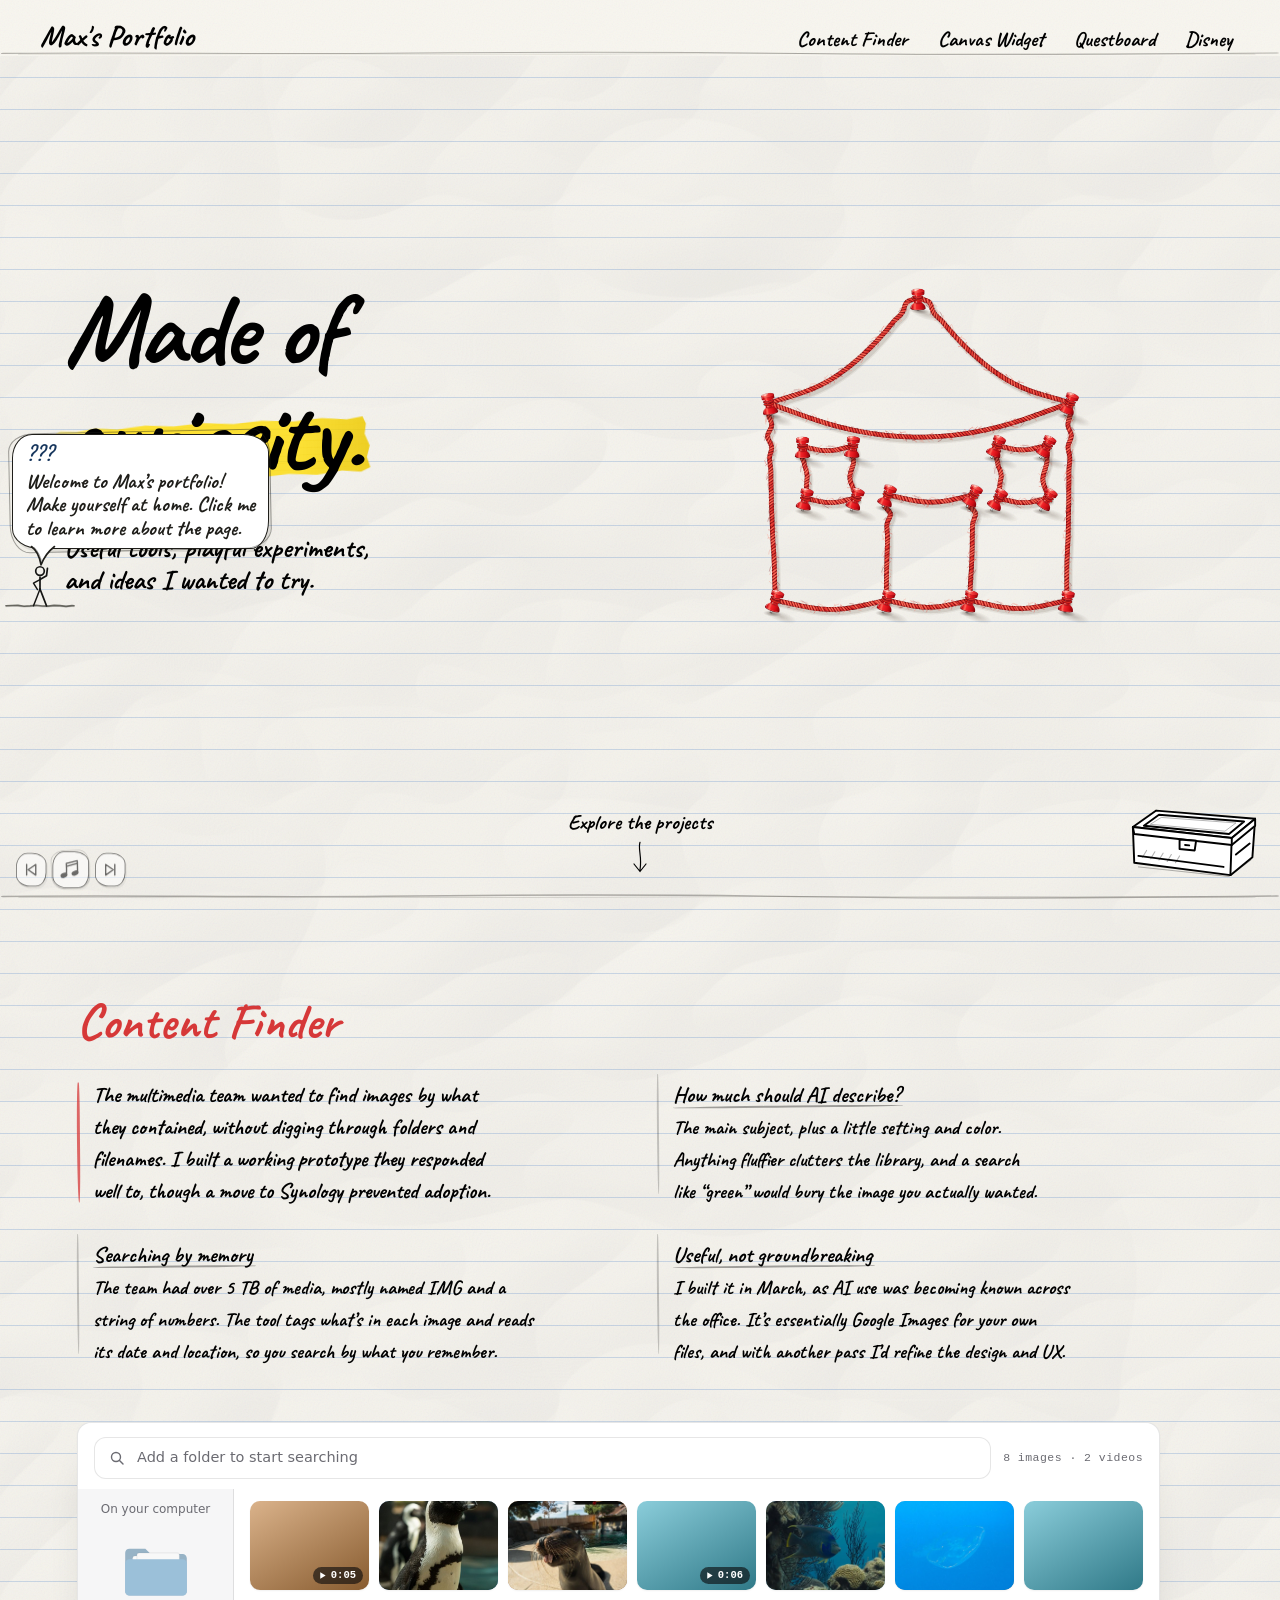
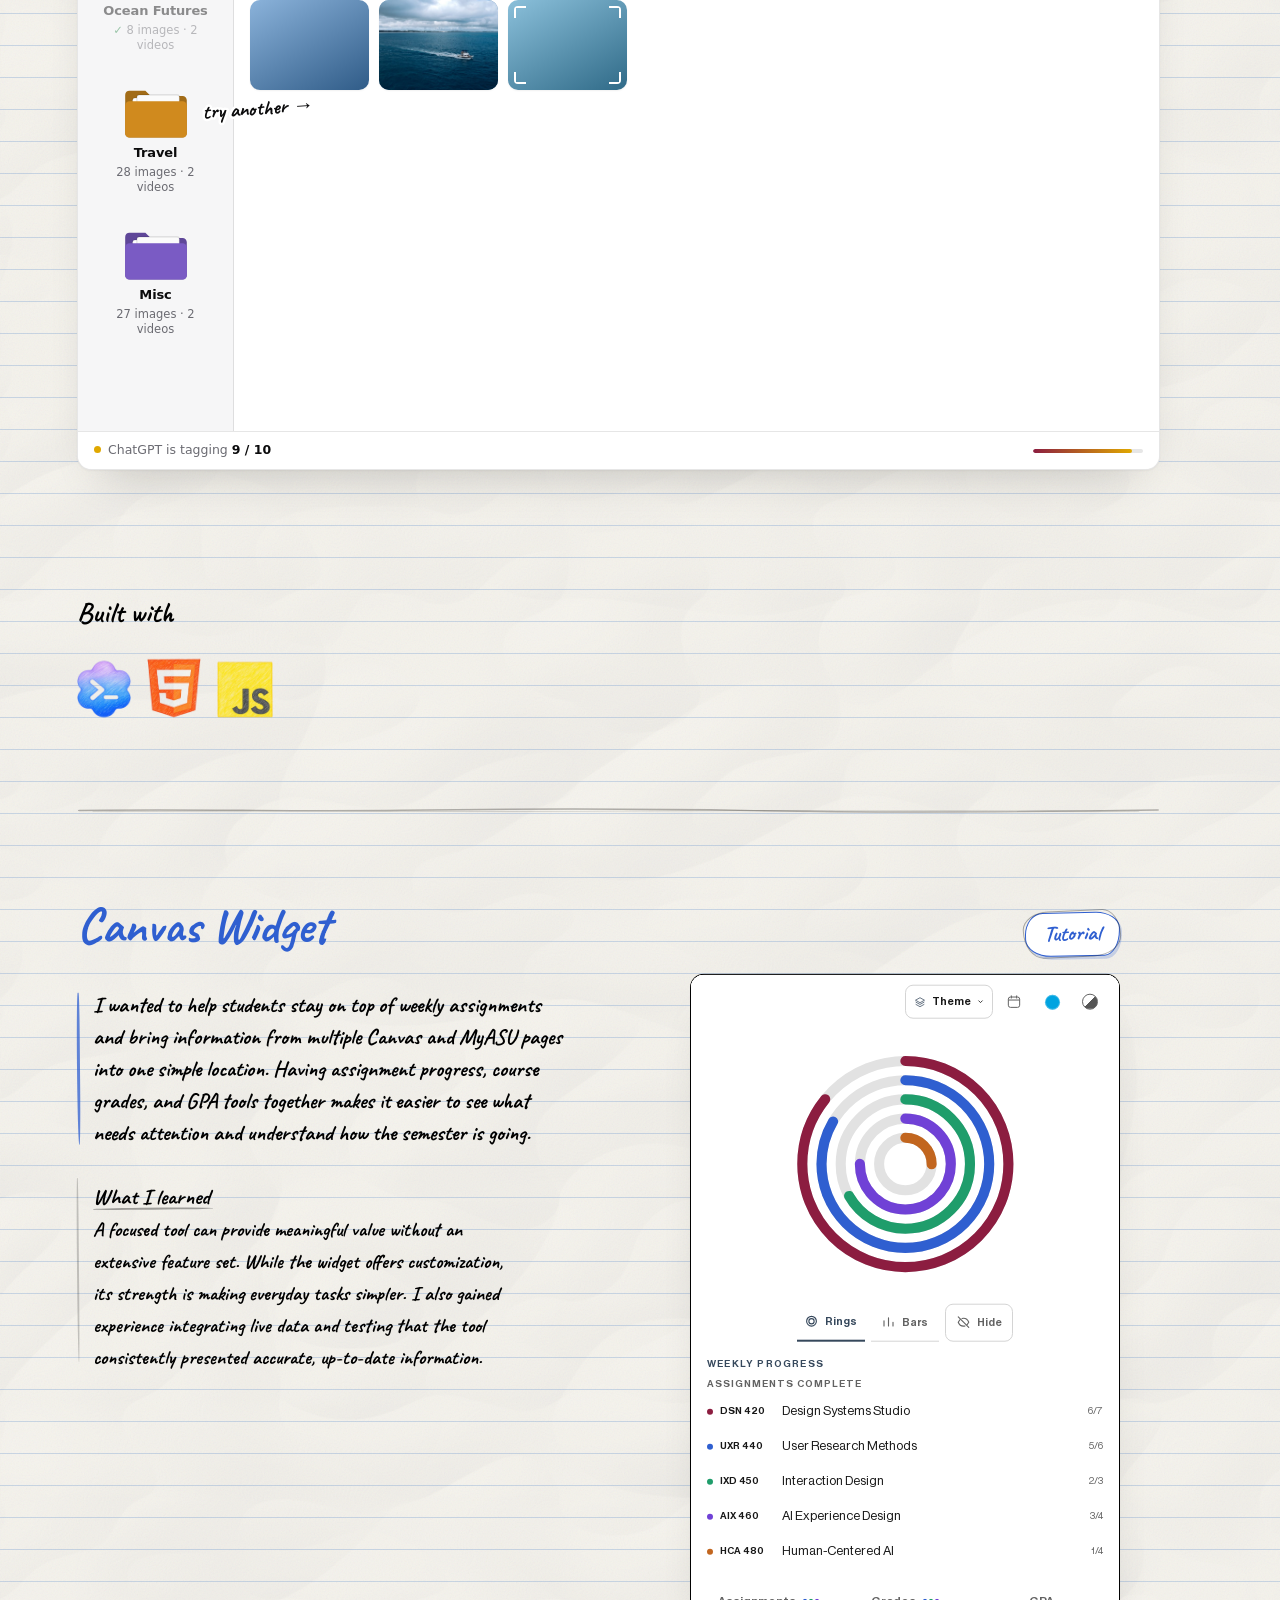
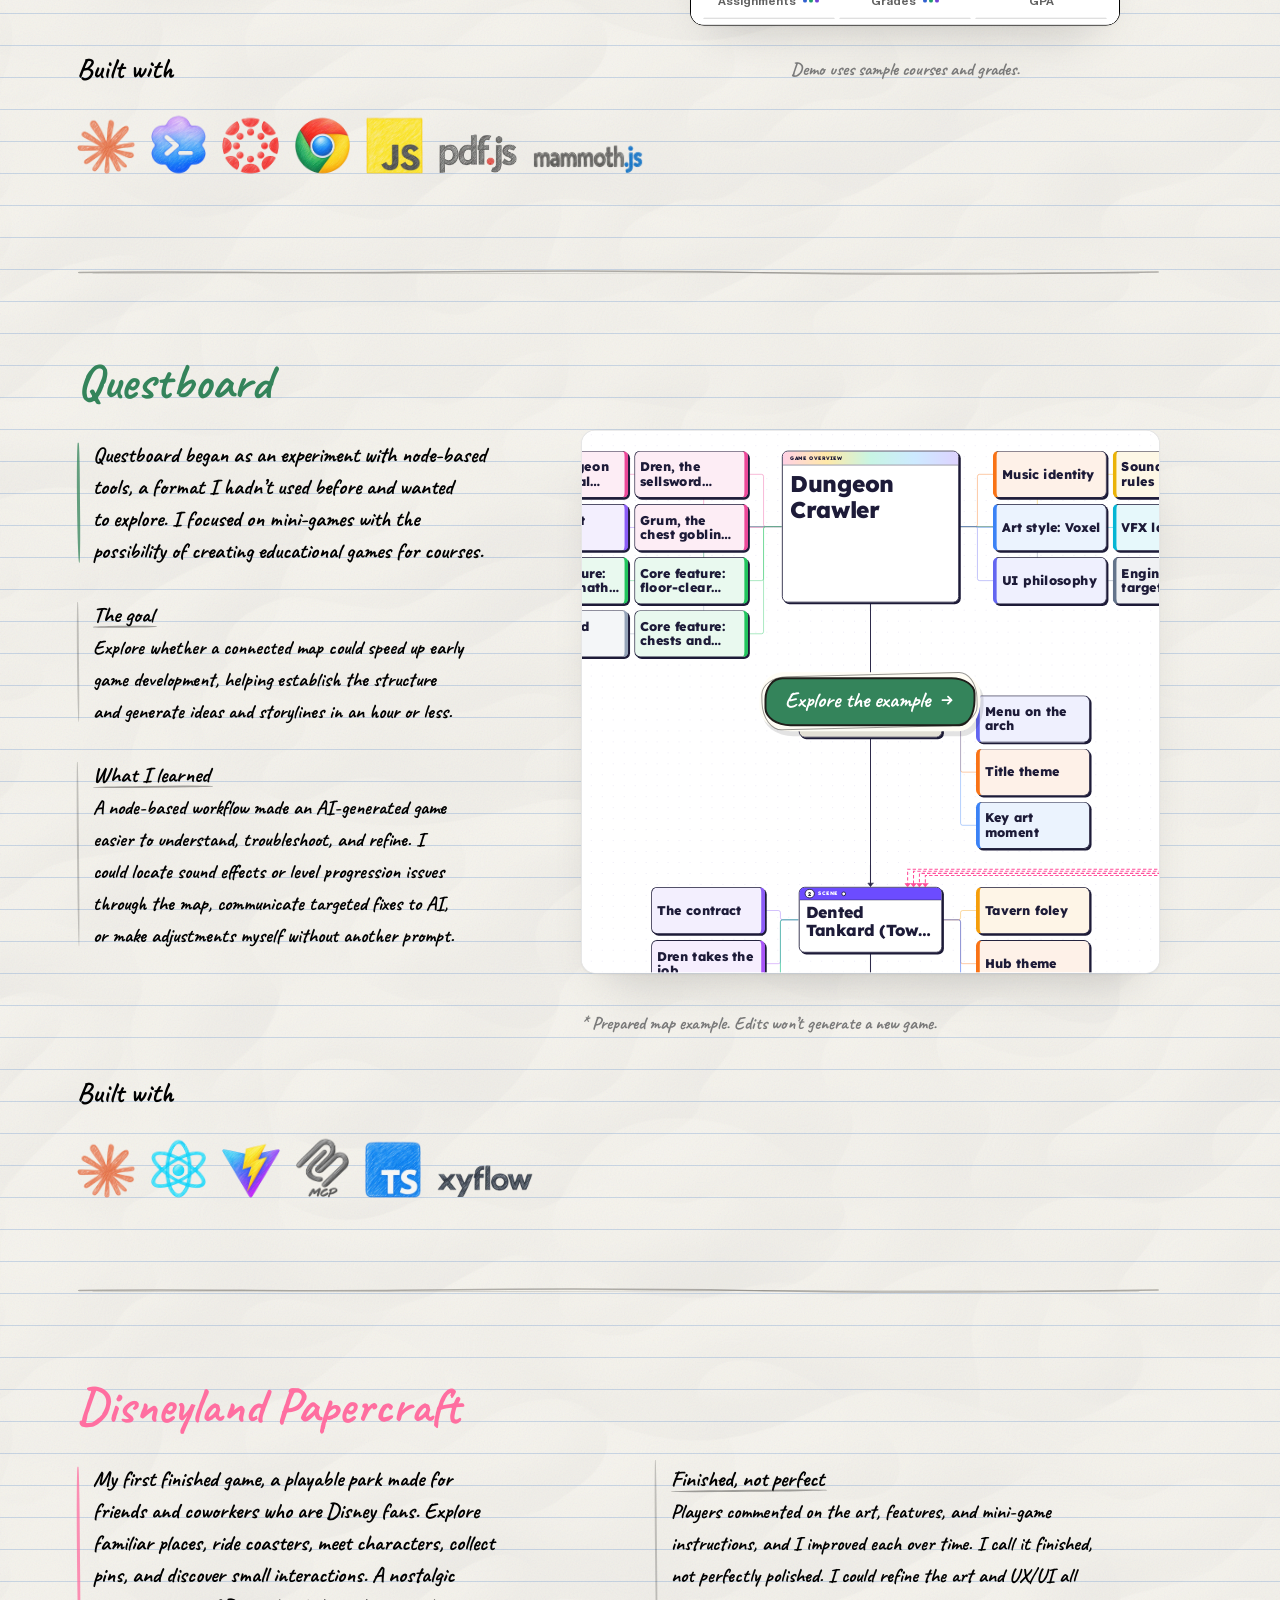
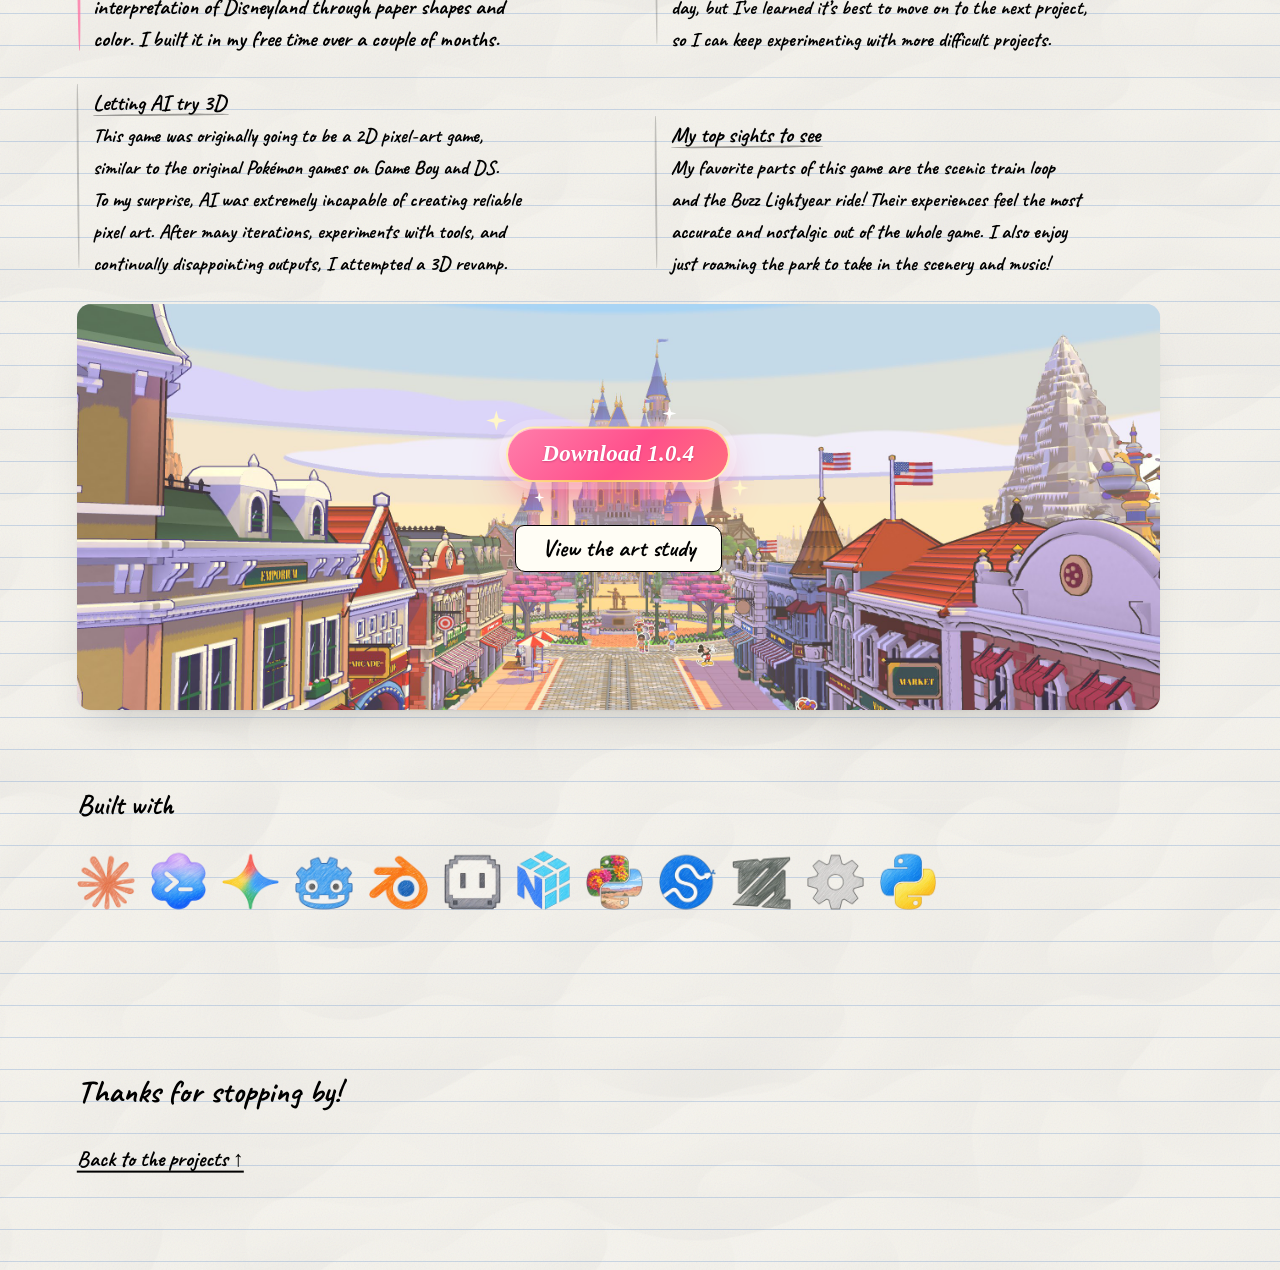
==== commit 0572bef3: "Publish Disneyland Papercraft 1.0.4 download links Point both platform downloads at the verified 1.0" ====
--- a/demos/index.html
+++ b/demos/index.html
@@ -176,7 +176,7 @@
     <div class="demo banner">
       <img src="assets/disney-main-street.jpg" width="2560" height="960" alt="Main Street in the papercraft park, looking up the street to the castle" loading="lazy" decoding="async">
       <div class="banner-cta">
-        <a class="btn-download" href="https://github.com/maxepel/portfolio/releases/latest/download/Disneyland-Papercraft-Setup.exe" data-dl-mac="https://github.com/maxepel/portfolio/releases/latest/download/Disneyland-Papercraft-Mac.zip">Download<i class="shine" aria-hidden="true"></i><i class="sp s1" aria-hidden="true"></i><i class="sp s2" aria-hidden="true"></i><i class="sp s3" aria-hidden="true"></i><i class="sp s4" aria-hidden="true"></i></a>
+        <a class="btn-download" href="https://github.com/maxepel/portfolio/releases/download/disney-v1.0.4/Disneyland-Papercraft-Setup.exe" data-dl-mac="https://github.com/maxepel/portfolio/releases/download/disney-v1.0.4/Disneyland-Papercraft-Mac.zip">Download 1.0.4<i class="shine" aria-hidden="true"></i><i class="sp s1" aria-hidden="true"></i><i class="sp s2" aria-hidden="true"></i><i class="sp s3" aria-hidden="true"></i><i class="sp s4" aria-hidden="true"></i></a>
         <a class="art-study-link" href="disney-art-study/">View the art study</a>
       </div>
     </div>
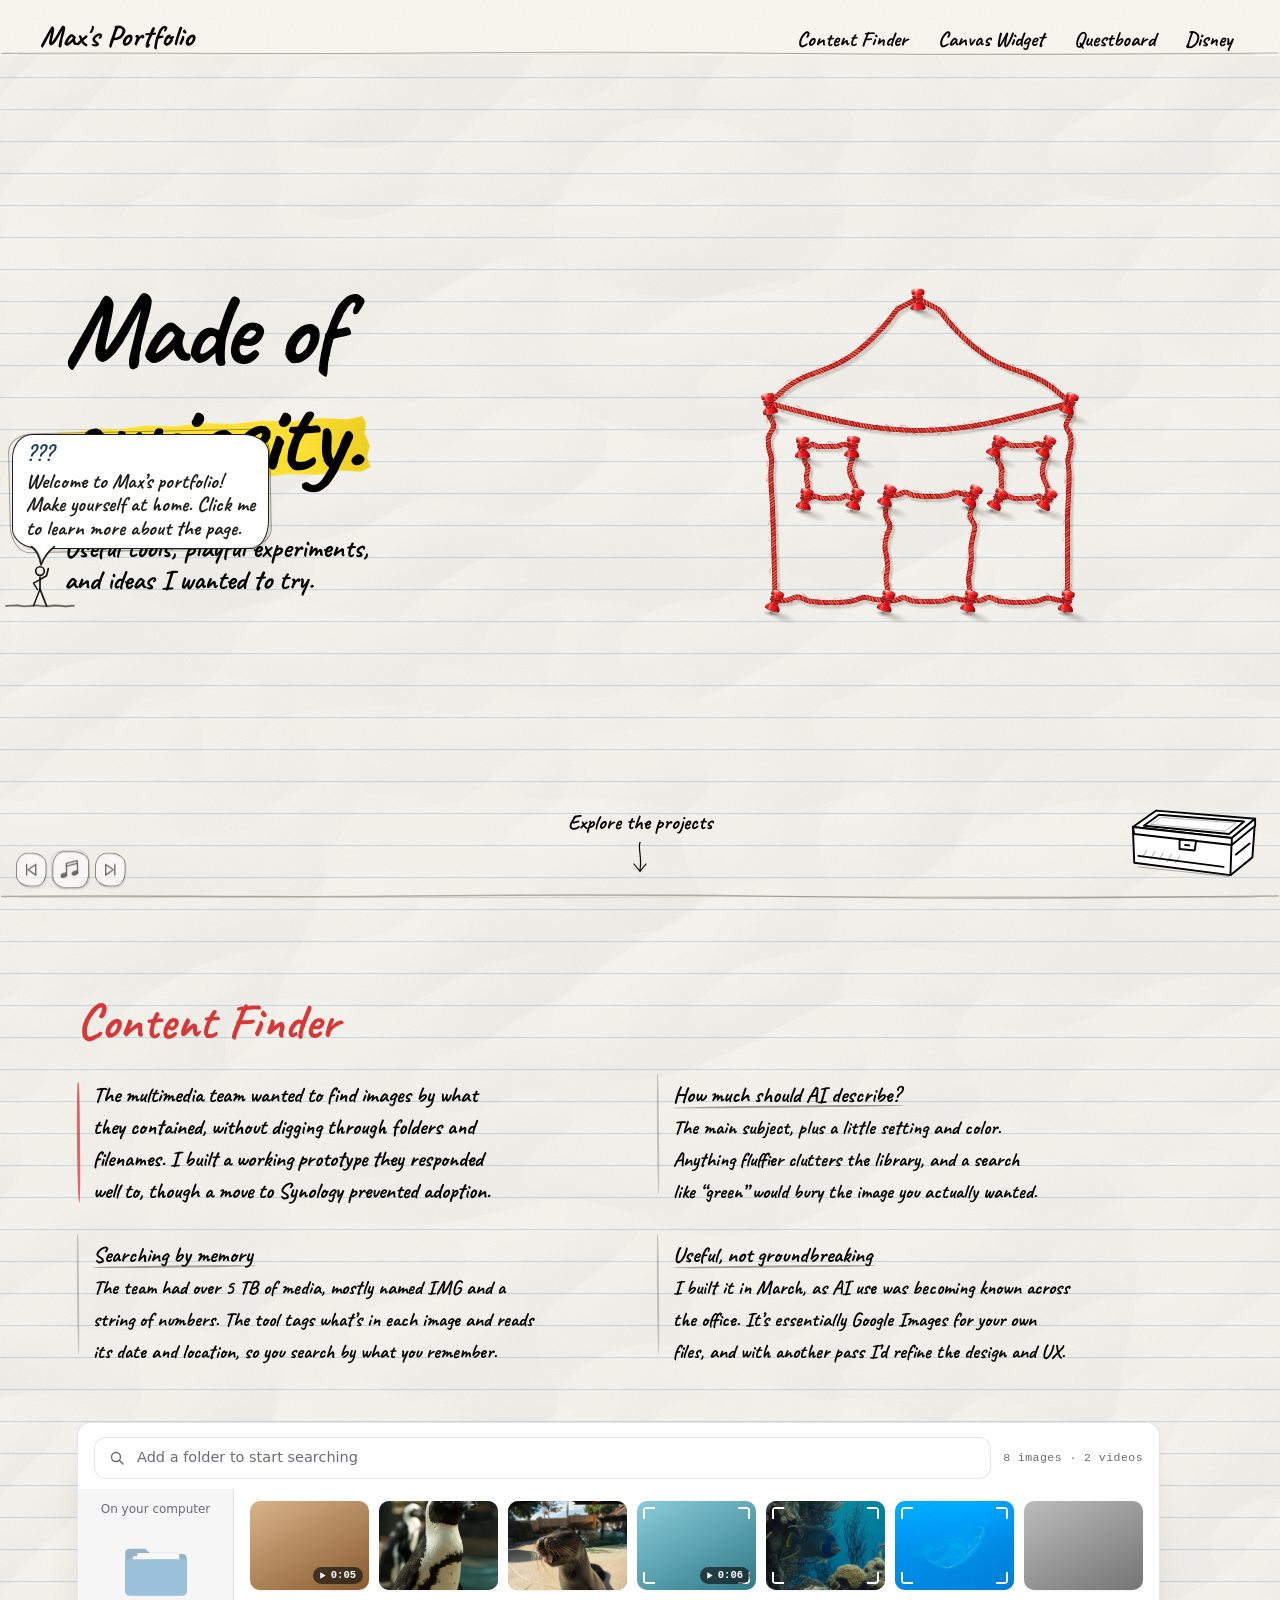
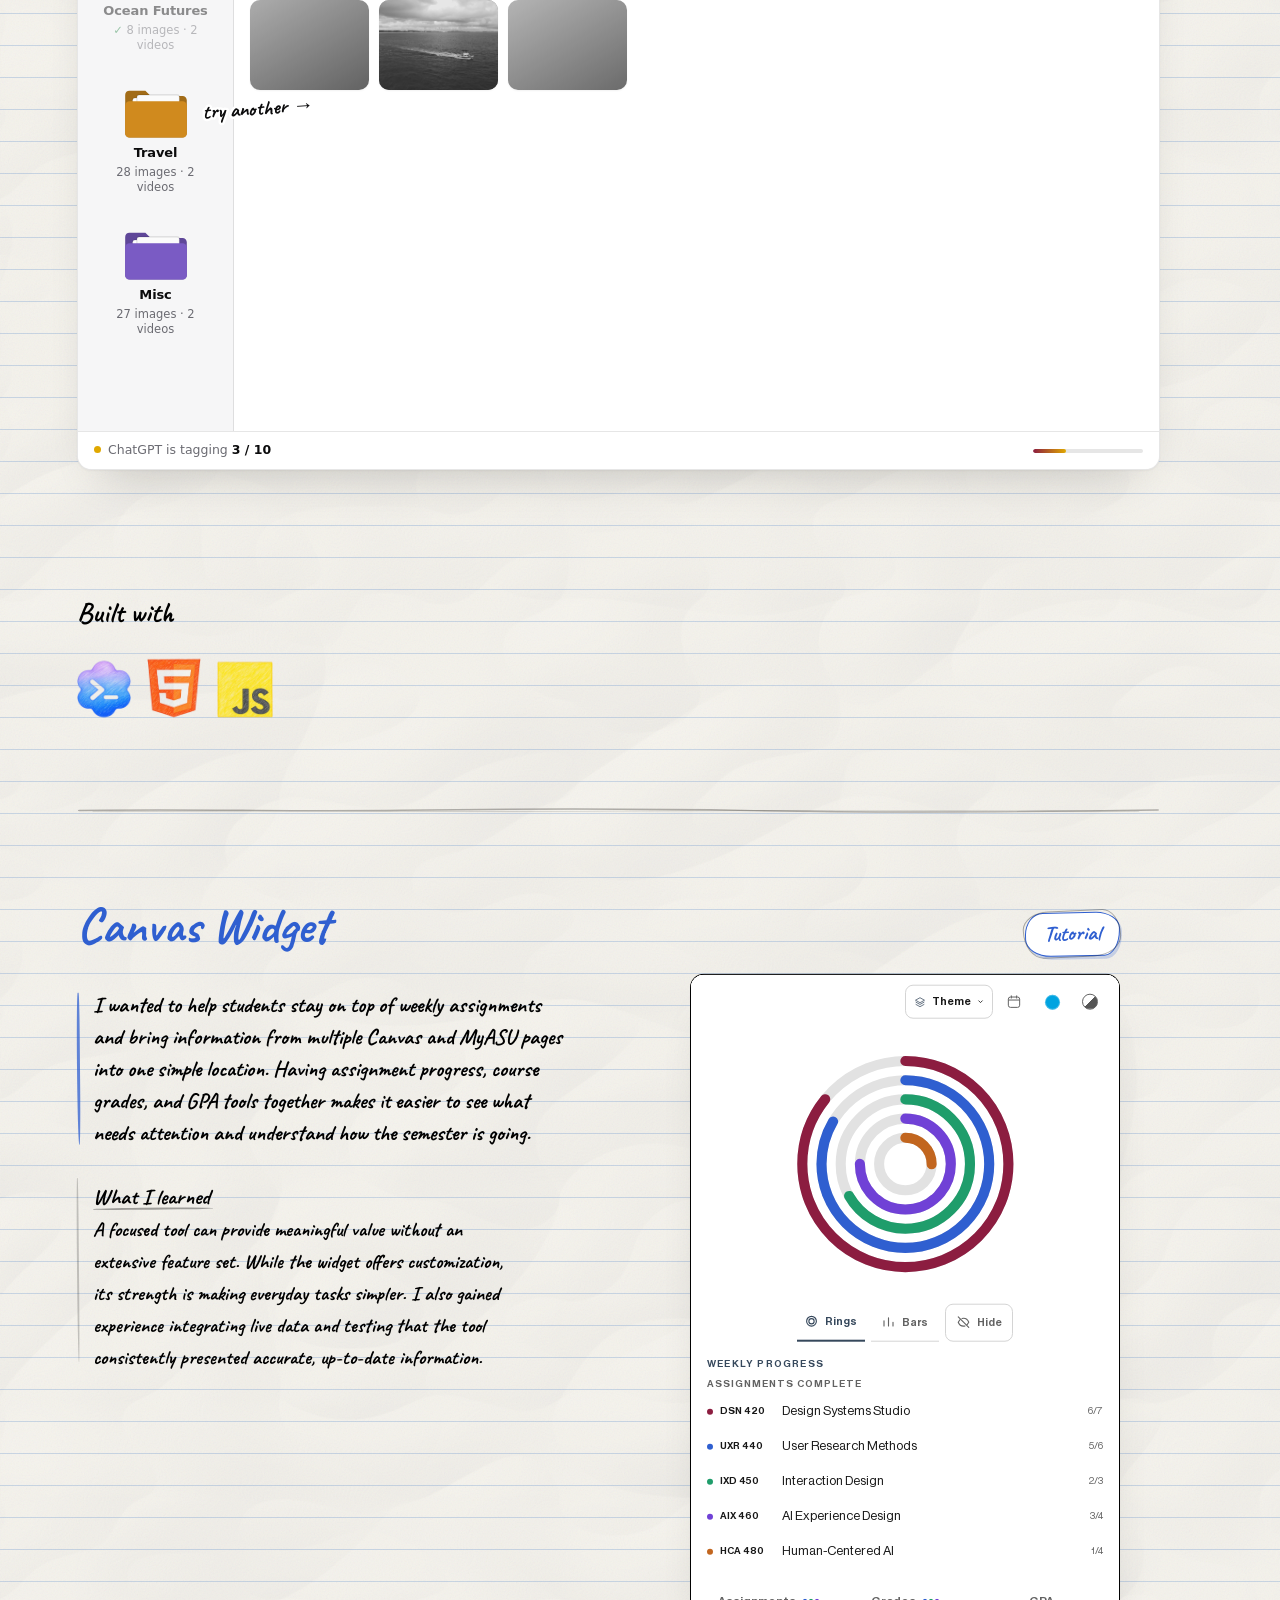
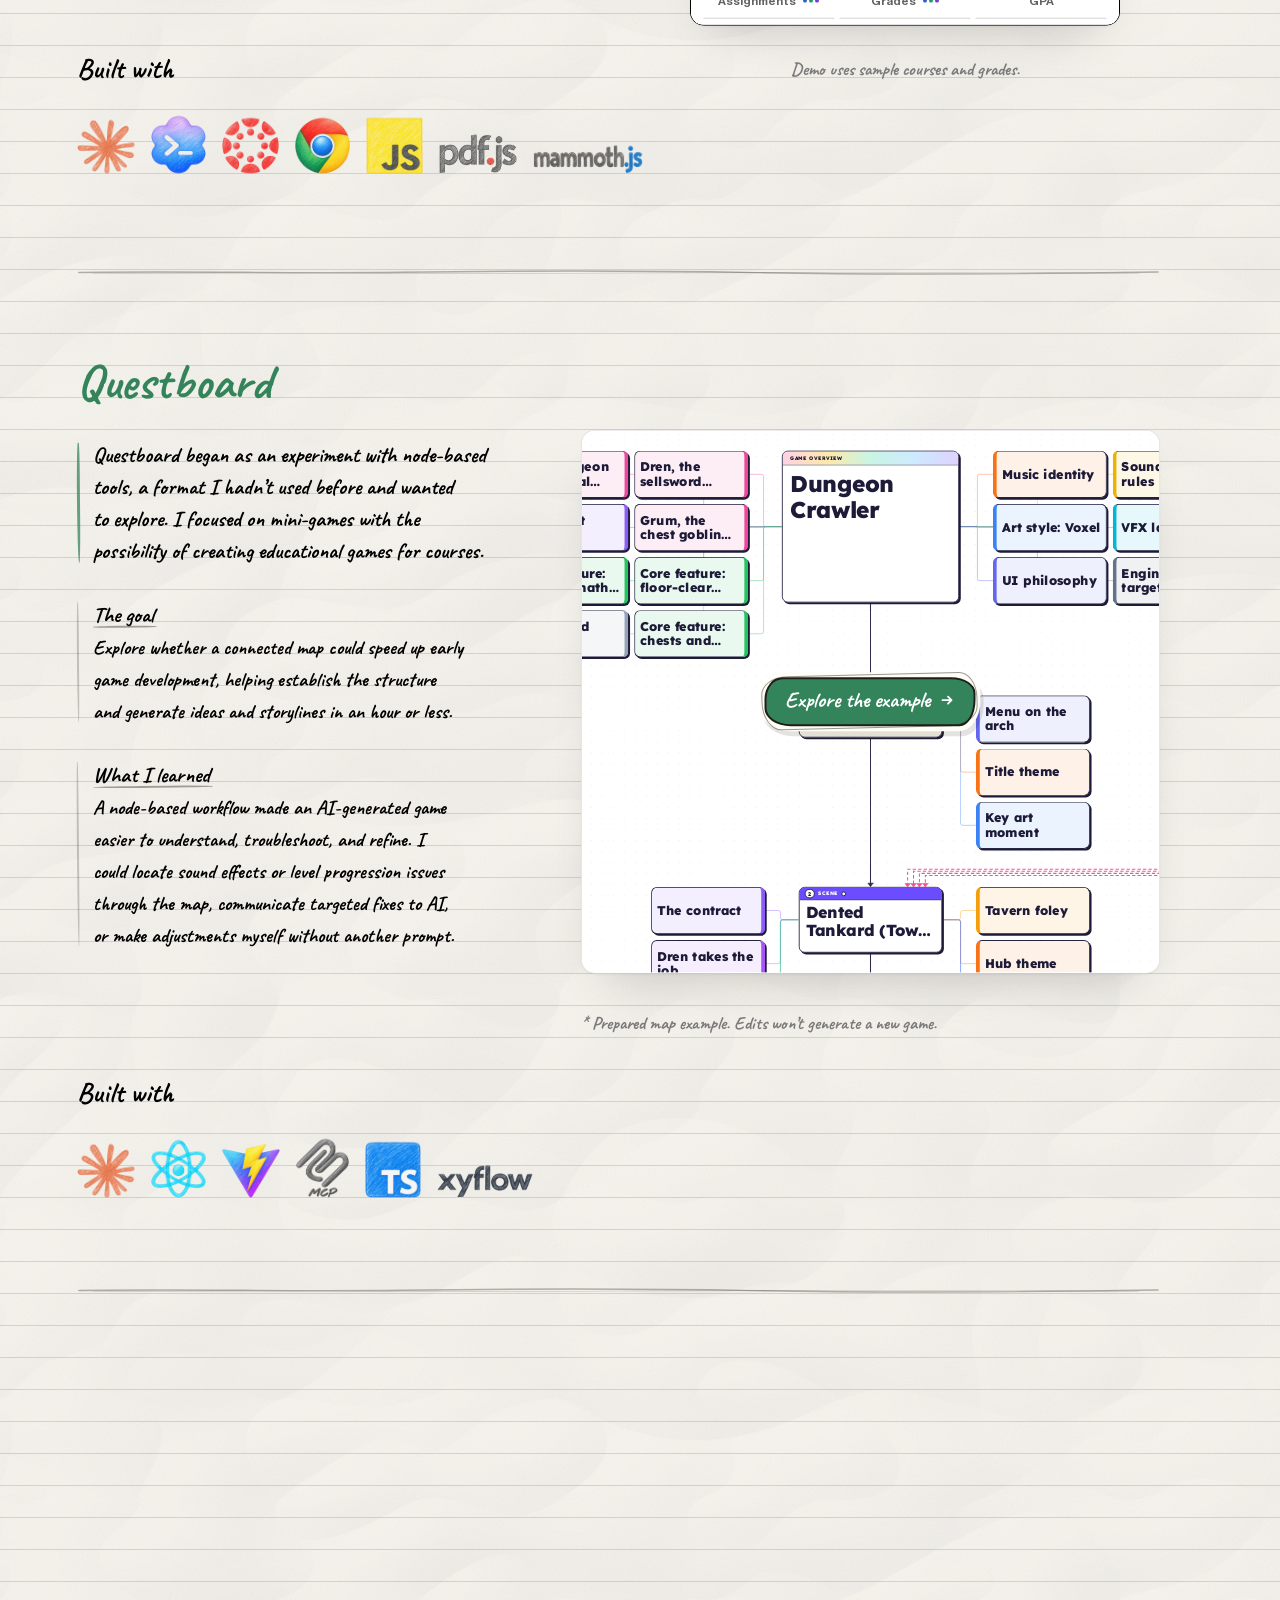
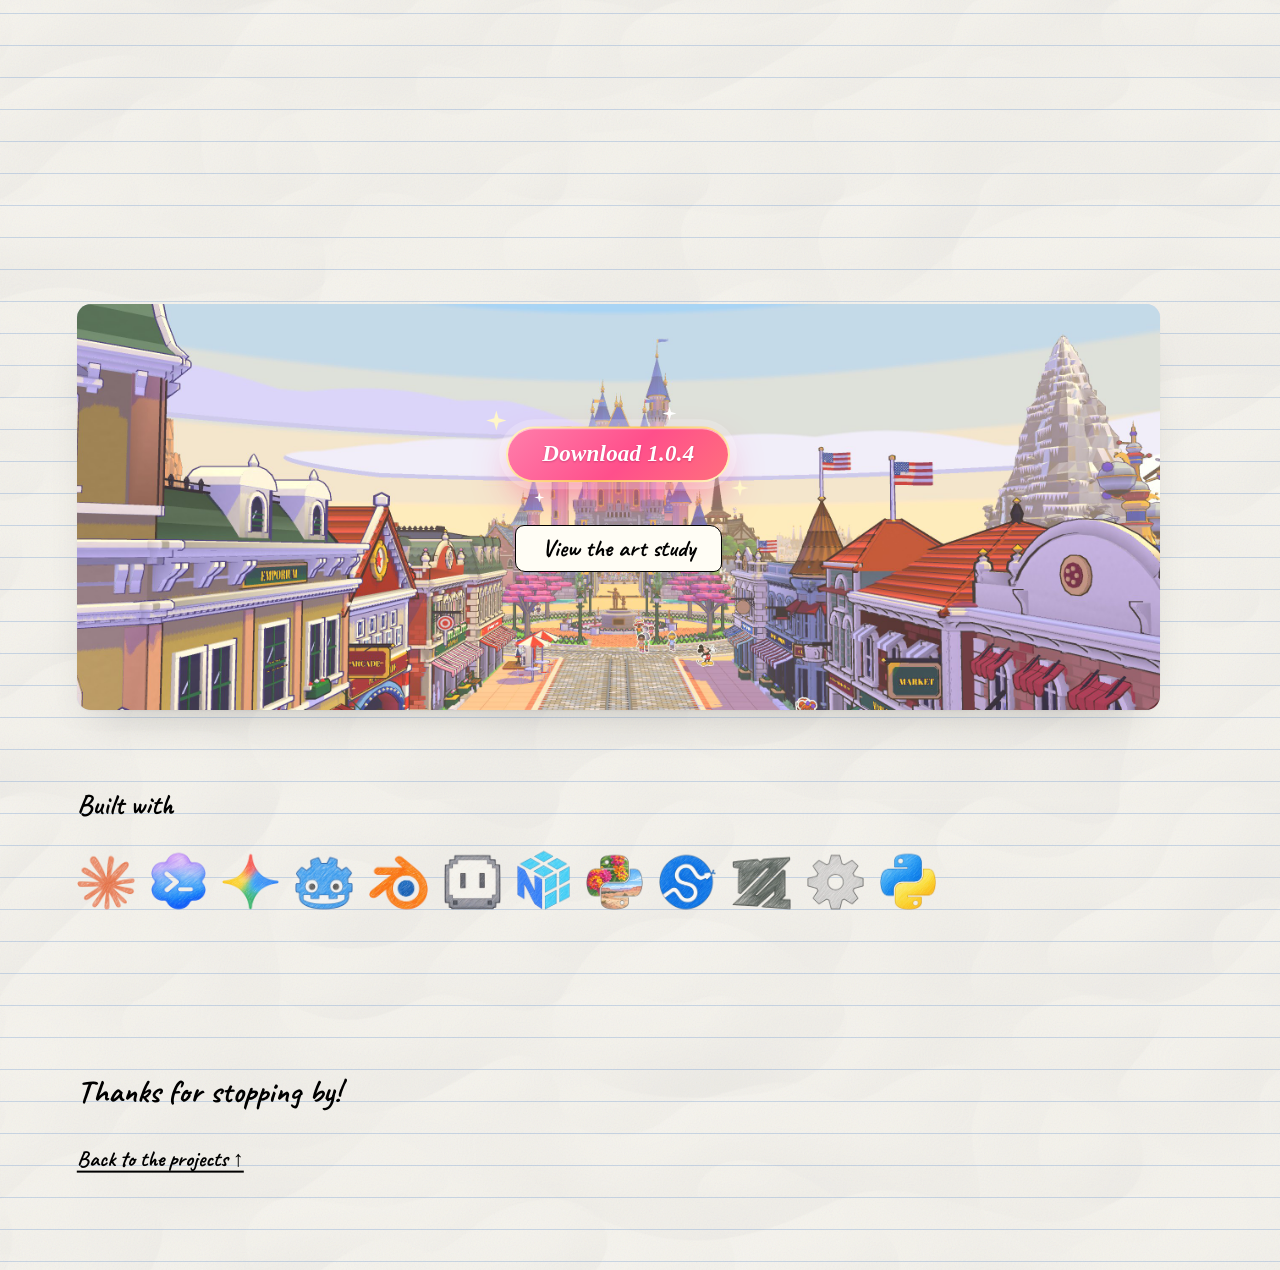
==== commit 0dfad88e: "Keep fullscreen Questboard anchored to the viewport" ====
--- a/demos/index.html
+++ b/demos/index.html
@@ -19,7 +19,7 @@
 <link rel="preload" href="paper-guide.css?tools-tour=8&amp;wrap=1&amp;pages=1&amp;dj=2&amp;notes=3" as="style">
 <link rel="preload" href="assets/fonts/Caveat-Bold.woff2" as="font" type="font/woff2" crossorigin>
 <link rel="stylesheet" href="curiosity-header.css?v=23">
-<link rel="stylesheet" href="project-focus.css?v=38">
+<link rel="stylesheet" href="project-focus.css?v=39">
 </head>
 <body id="top" data-project-focus="true">
 
--- a/demos/project-focus.css
+++ b/demos/project-focus.css
@@ -281,5 +281,11 @@
   }
 }
 
+/* Fullscreen must use the viewport, rather than the preview's translated column. */
+body[data-project-focus].paper-play #node-maps > .demo:has(.frame.is-full) {
+  translate: none;
+  transform: none;
+}
+
 /* The tutorial's tab notes sit just below the widget, where the sample-data footnote is; it returns when the tutorial closes. */
 body.canvas-widget-tutorial #canvas-widget .demo-context { opacity: 0; visibility: hidden; }
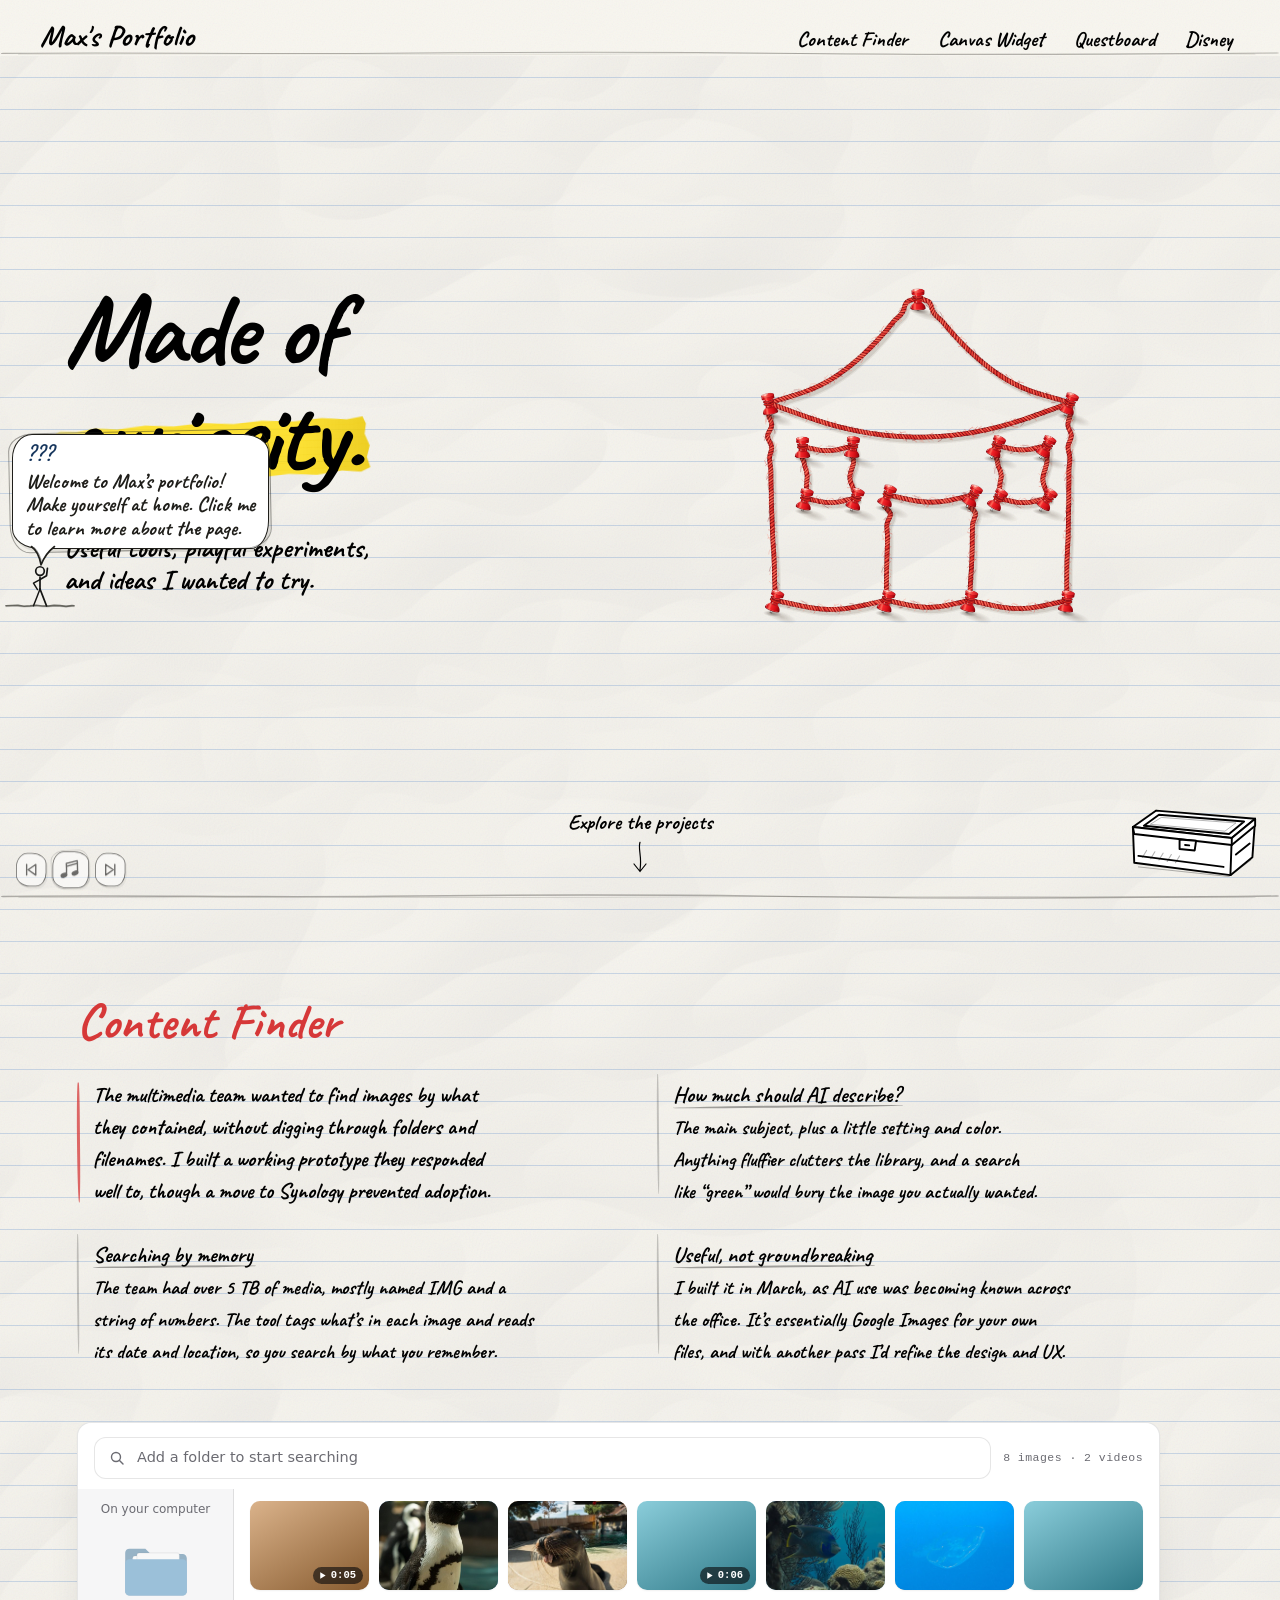
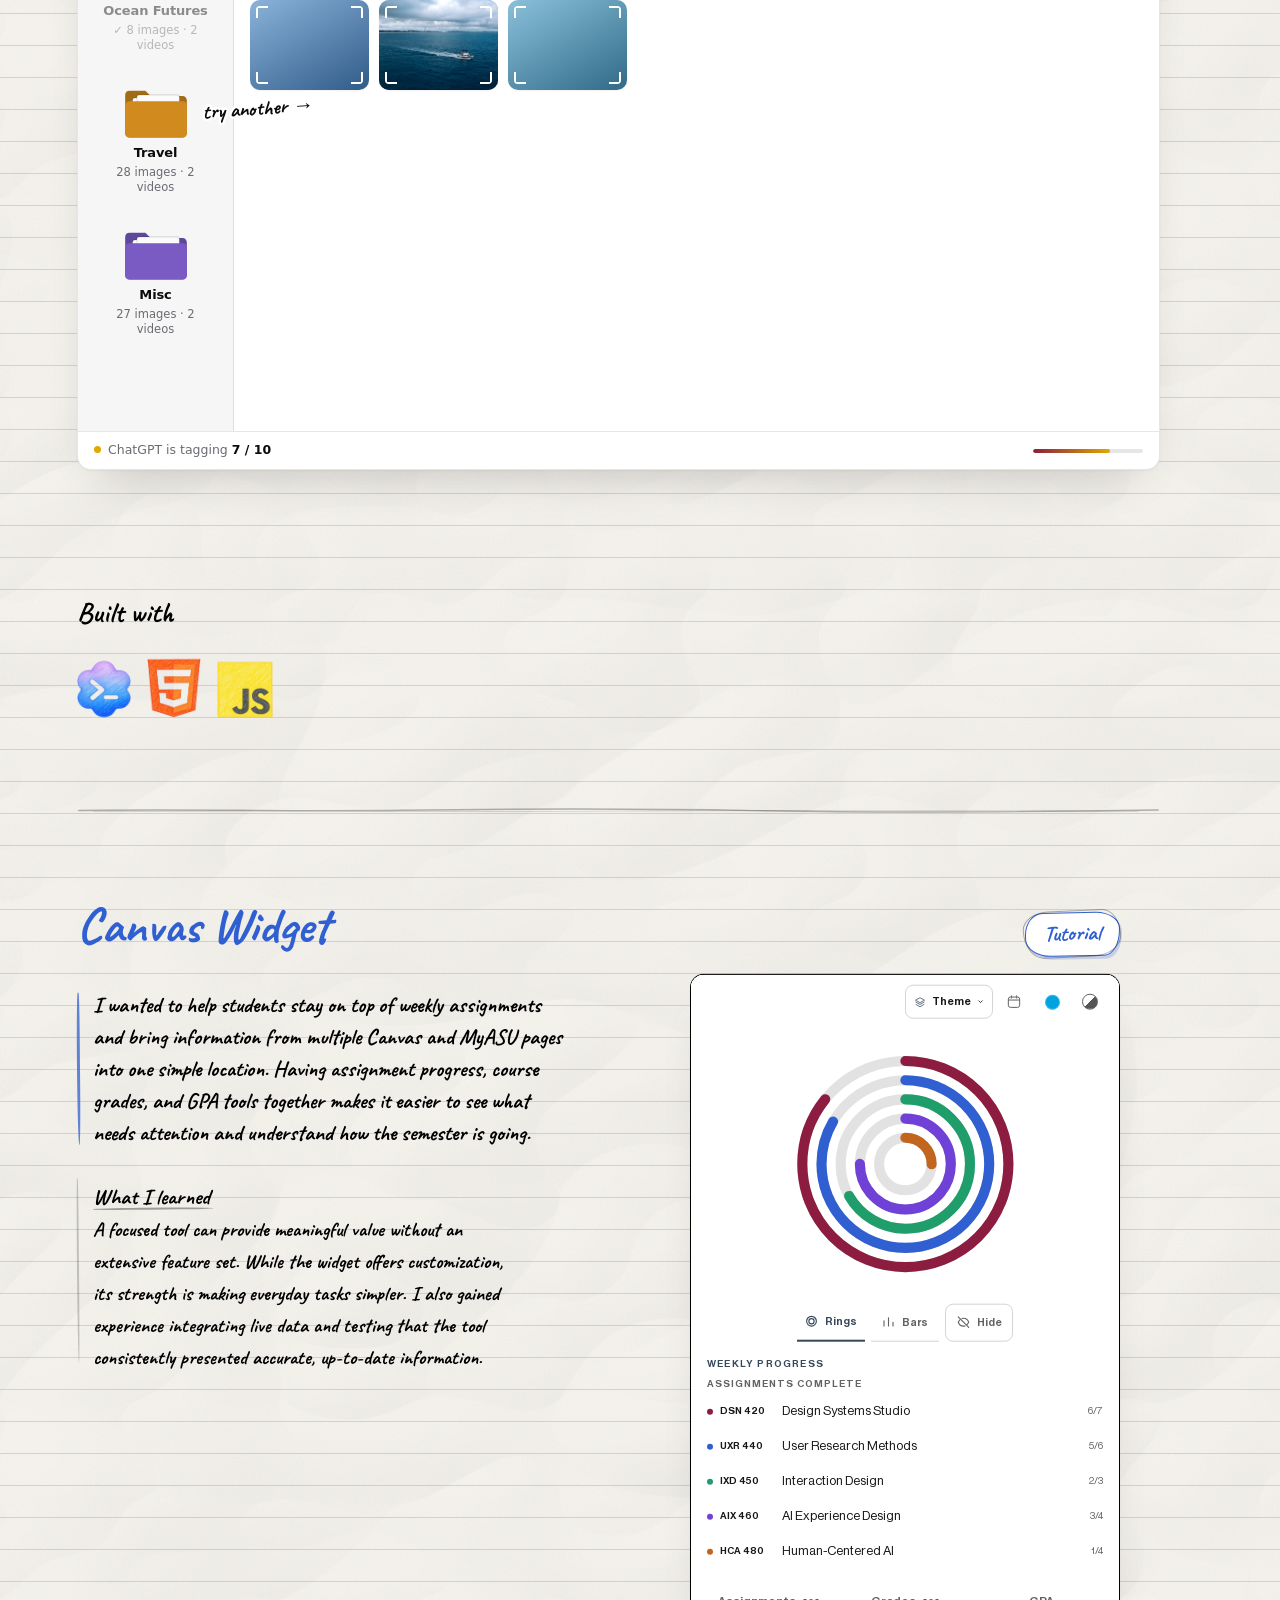
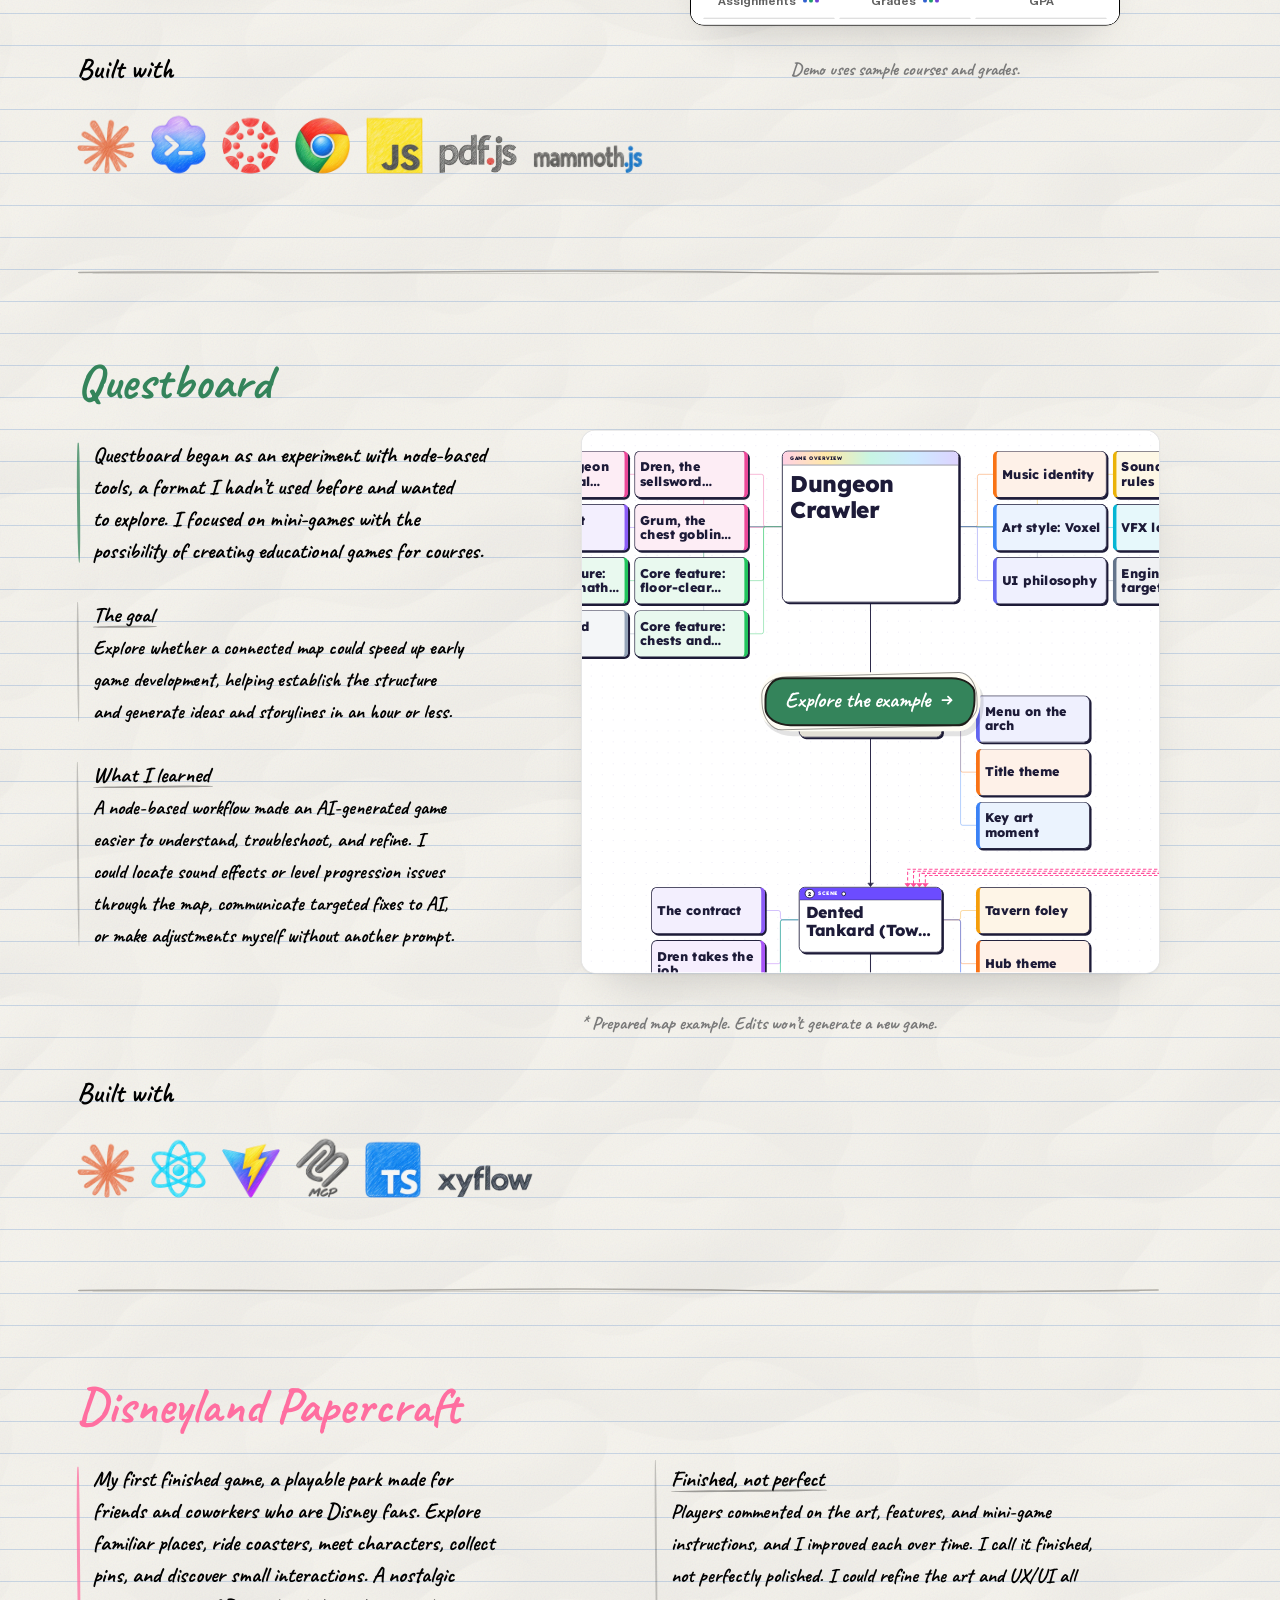
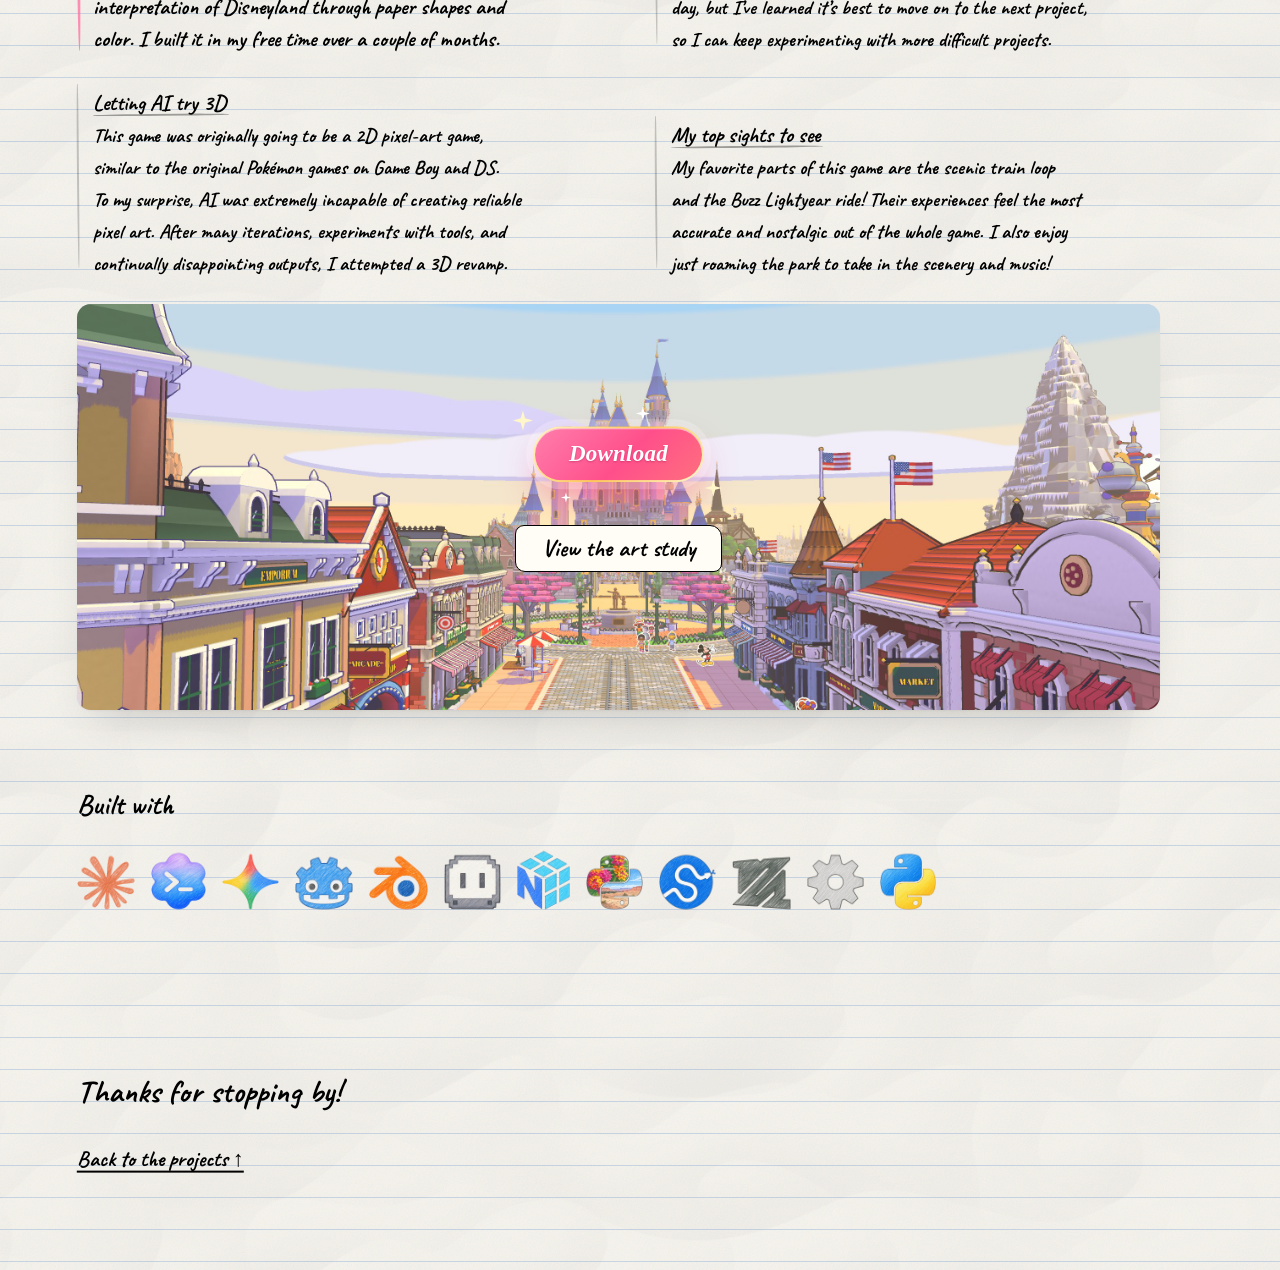
==== commit 53bc3e62: "Simplify Mac download instructions and button label" ====
--- a/demos/index.html
+++ b/demos/index.html
@@ -176,7 +176,7 @@
     <div class="demo banner">
       <img src="assets/disney-main-street.jpg" width="2560" height="960" alt="Main Street in the papercraft park, looking up the street to the castle" loading="lazy" decoding="async">
       <div class="banner-cta">
-        <a class="btn-download" href="https://github.com/maxepel/portfolio/releases/download/disney-v1.0.4/Disneyland-Papercraft-Setup.exe" data-dl-mac="https://github.com/maxepel/portfolio/releases/download/disney-v1.0.4/Disneyland-Papercraft-Mac.zip">Download 1.0.4<i class="shine" aria-hidden="true"></i><i class="sp s1" aria-hidden="true"></i><i class="sp s2" aria-hidden="true"></i><i class="sp s3" aria-hidden="true"></i><i class="sp s4" aria-hidden="true"></i></a>
+        <a class="btn-download" href="https://github.com/maxepel/portfolio/releases/download/disney-v1.0.4/Disneyland-Papercraft-Setup.exe" data-dl-mac="https://github.com/maxepel/portfolio/releases/download/disney-v1.0.4/Disneyland-Papercraft-Mac.zip">Download<i class="shine" aria-hidden="true"></i><i class="sp s1" aria-hidden="true"></i><i class="sp s2" aria-hidden="true"></i><i class="sp s3" aria-hidden="true"></i><i class="sp s4" aria-hidden="true"></i></a>
         <a class="art-study-link" href="disney-art-study/">View the art study</a>
       </div>
     </div>
@@ -196,7 +196,7 @@
 
 
 
-<script src="shell.js?v=polish-25"></script>
+<script src="shell.js?v=polish-26"></script>
 
 <script src="music.js?v=dj-2" defer></script>
 <script type="module" src="paper-play.js?gap=20&amp;tour=14&amp;walk-frequency=1&amp;climb-fall=1&amp;description-wrap=1&amp;pin-visibility=1&amp;pin-highlight=1&amp;polish=6&amp;stickothy=1&amp;recognition=1&amp;quiet=1&amp;native-cursors=1&amp;wrap=1&amp;pages=1&amp;dj=2&amp;notes=3&amp;bubble-anchor=1"></script>
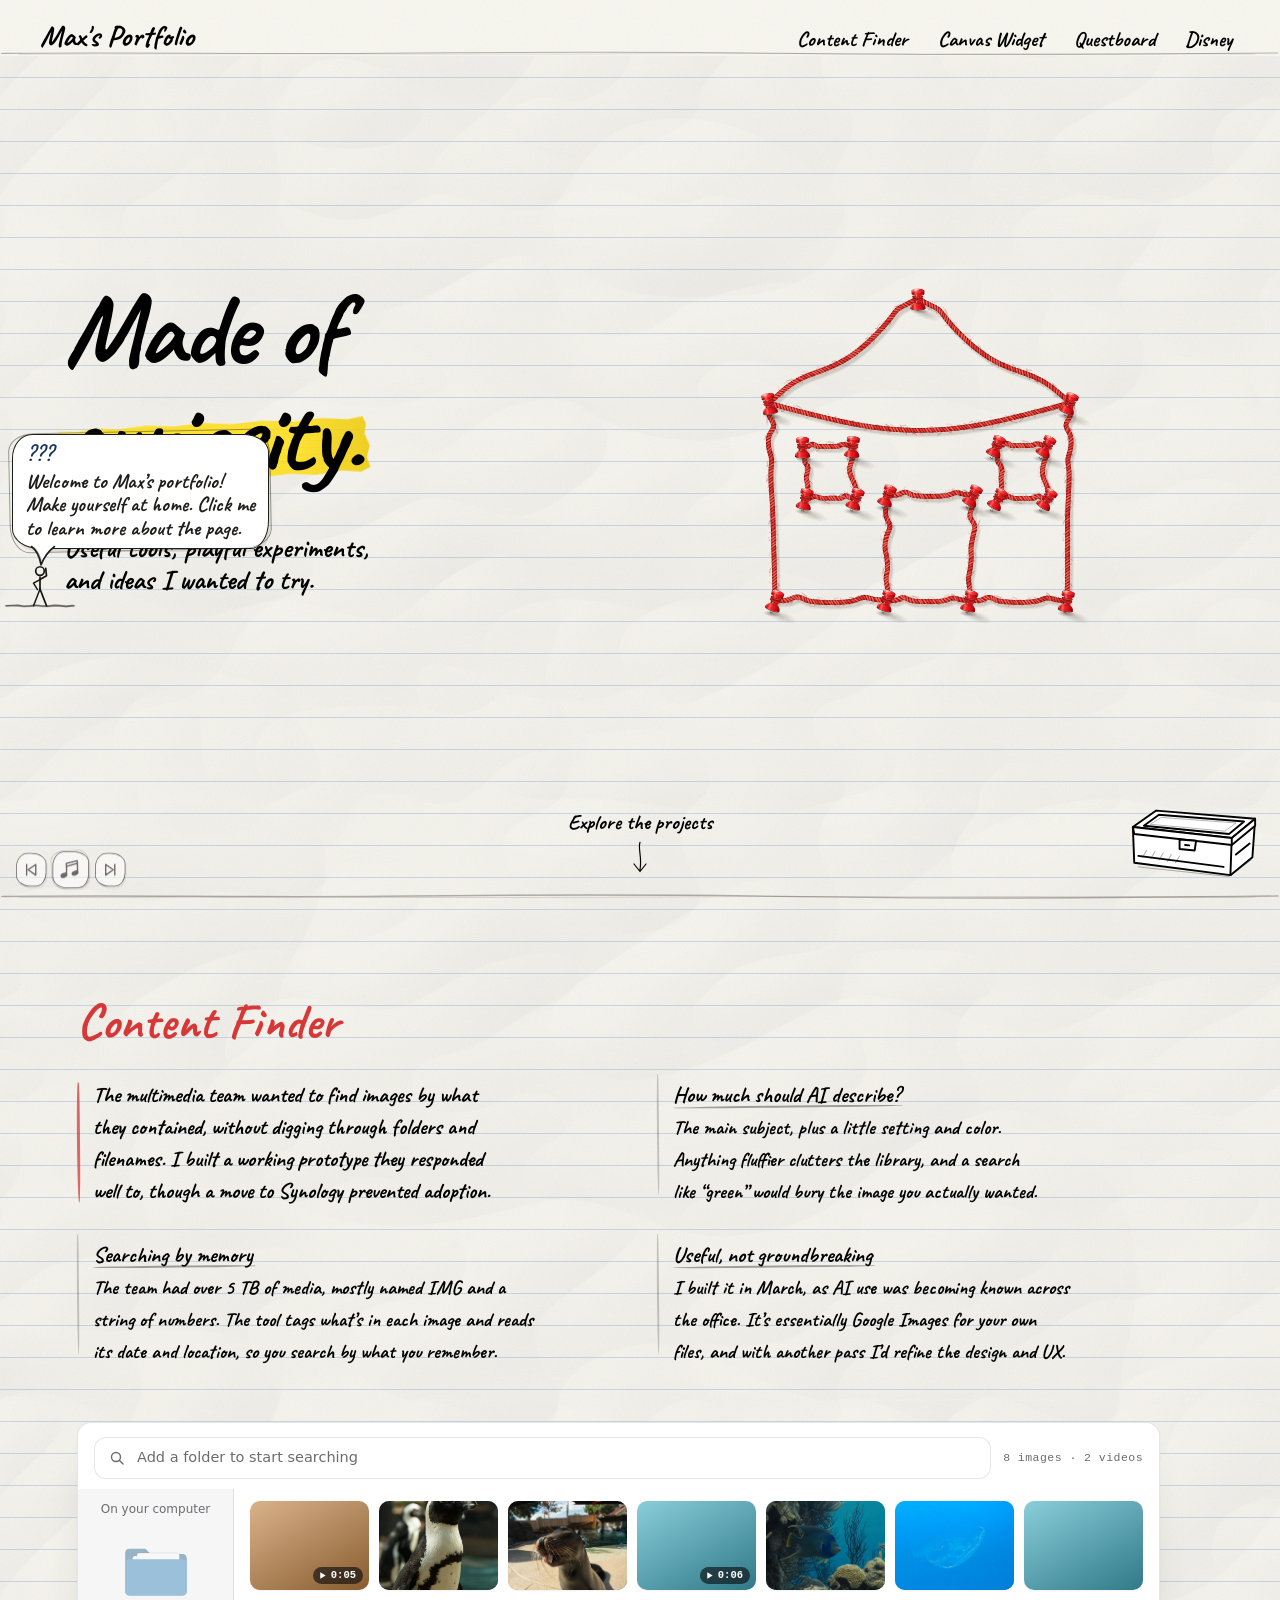
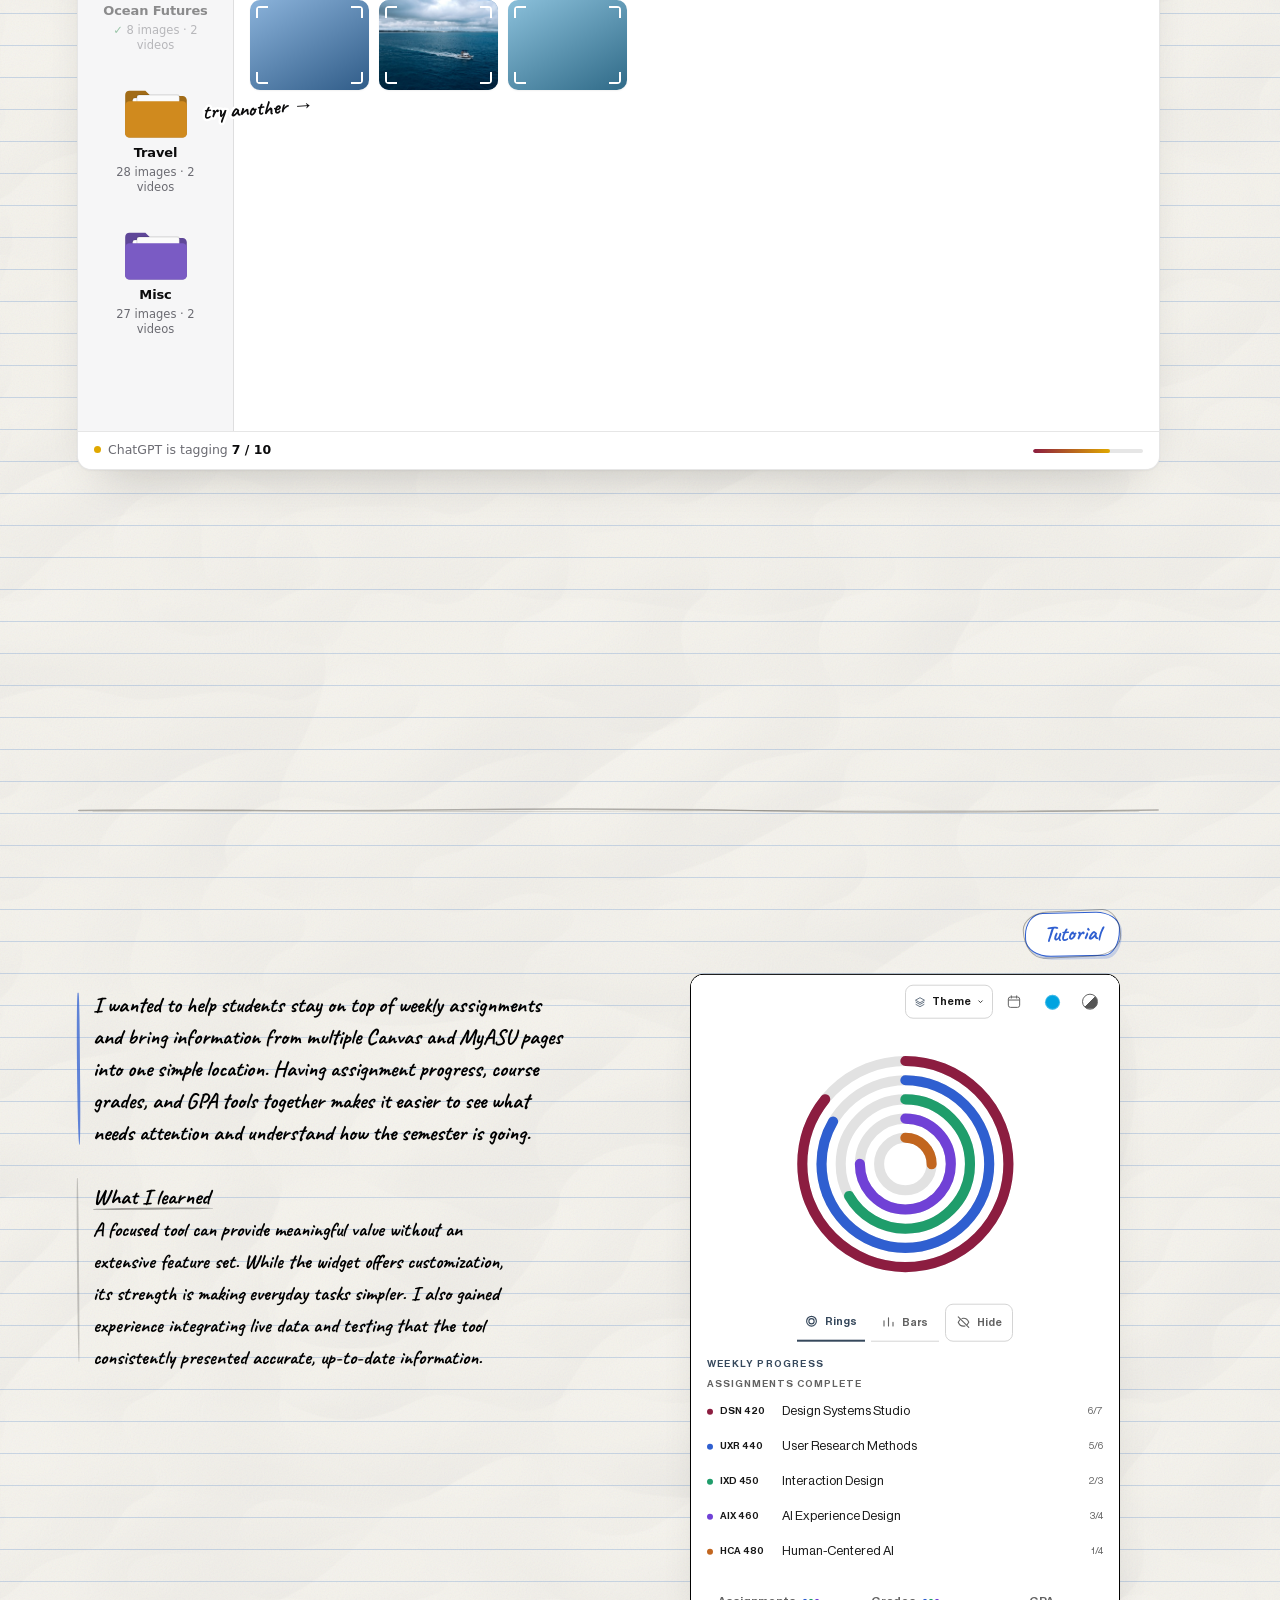
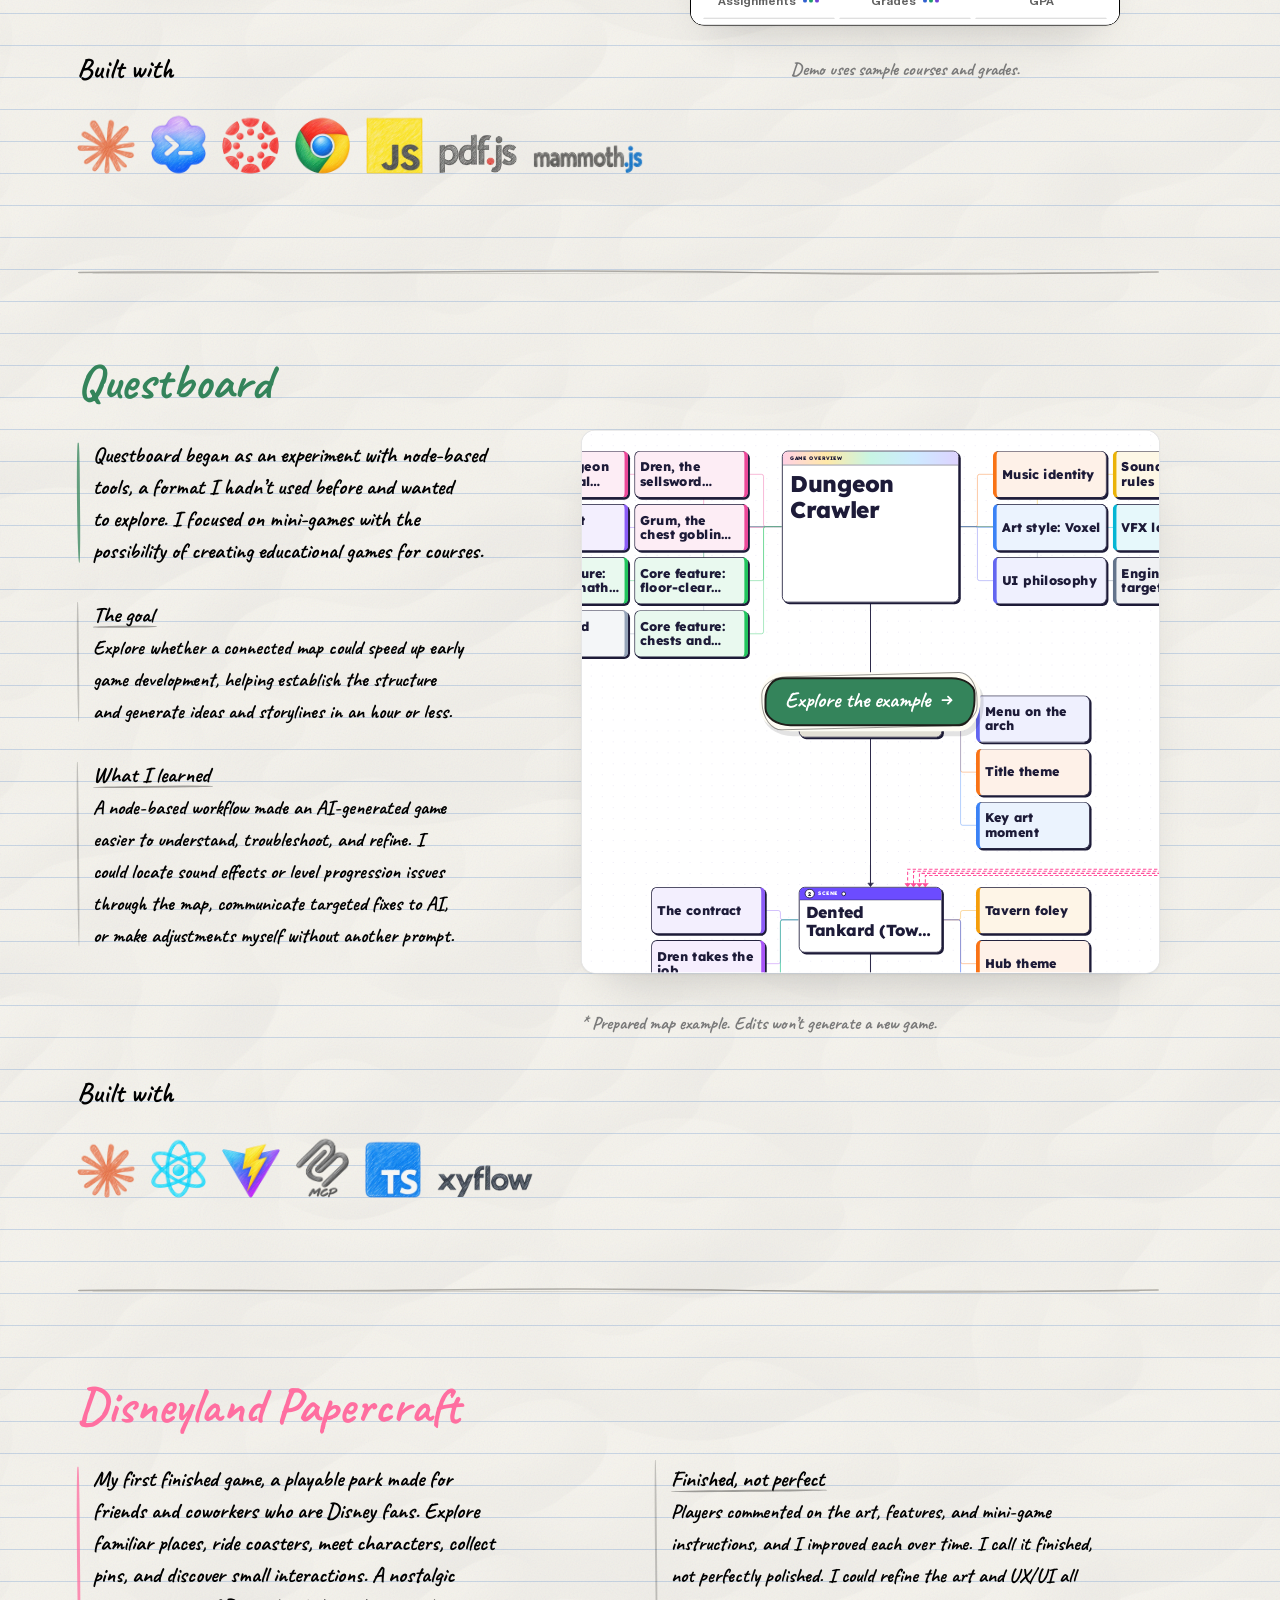
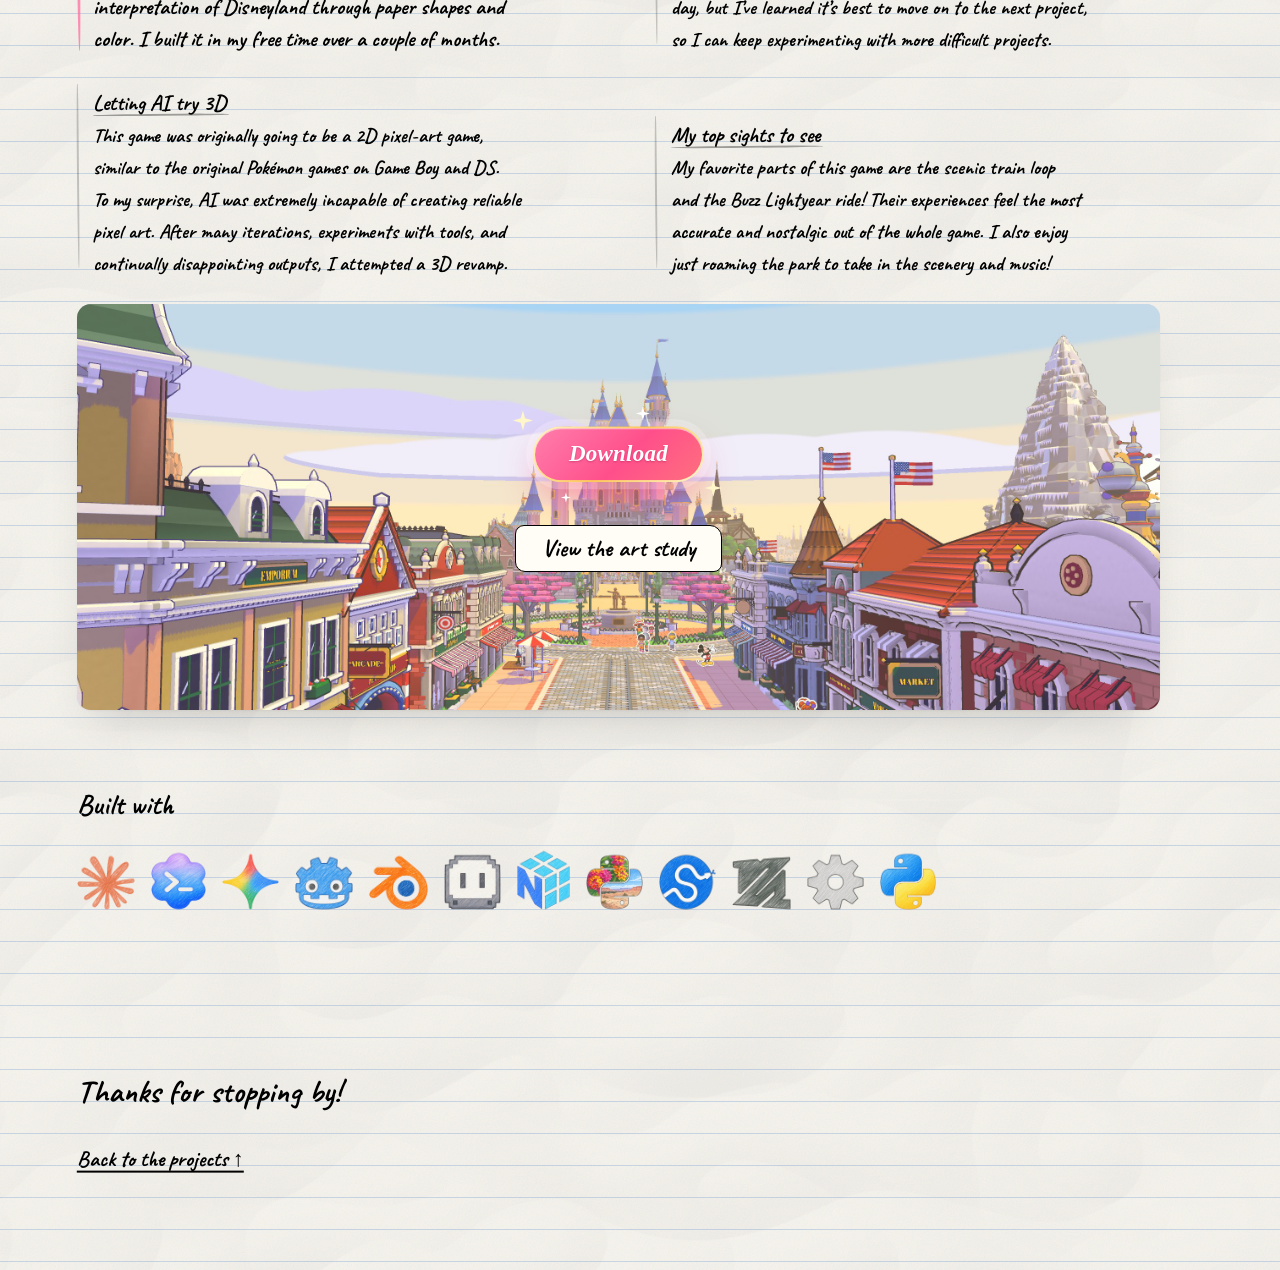
==== commit e348720b: "Fix fullscreen and viewer keyboard behavior and prepare Disney 1.0.5 downloads Keep Escape working i" ====
--- a/demos/index.html
+++ b/demos/index.html
@@ -2,6 +2,7 @@
 <html lang="en">
 <head>
 <meta charset="utf-8">
+<link rel="icon" href="data:image/svg+xml,%3Csvg xmlns=%27http://www.w3.org/2000/svg%27 viewBox=%270 0 64 64%27%3E%3Crect width=%2764%27 height=%2764%27 rx=%2710%27 fill=%27%23faf8f1%27/%3E%3Cpath d=%27M9 46h46M9 54h46%27 stroke=%27%23c5d6e4%27 stroke-width=%272%27/%3E%3Ctext x=%2712%27 y=%2743%27 font-size=%2741%27 font-family=%27cursive%27 font-weight=%27bold%27 fill=%27%23151515%27%3EM%3C/text%3E%3C/svg%3E">
 <meta name="viewport" content="width=device-width, initial-scale=1">
 <title>Max's Portfolio</title>
 <meta name="description" content="Max's projects: Content Finder, Canvas Widget, Questboard, and Disney, each with something you can try.">
@@ -176,7 +177,7 @@
     <div class="demo banner">
       <img src="assets/disney-main-street.jpg" width="2560" height="960" alt="Main Street in the papercraft park, looking up the street to the castle" loading="lazy" decoding="async">
       <div class="banner-cta">
-        <a class="btn-download" href="https://github.com/maxepel/portfolio/releases/download/disney-v1.0.4/Disneyland-Papercraft-Setup.exe" data-dl-mac="https://github.com/maxepel/portfolio/releases/download/disney-v1.0.4/Disneyland-Papercraft-Mac.zip">Download<i class="shine" aria-hidden="true"></i><i class="sp s1" aria-hidden="true"></i><i class="sp s2" aria-hidden="true"></i><i class="sp s3" aria-hidden="true"></i><i class="sp s4" aria-hidden="true"></i></a>
+        <a class="btn-download" href="https://github.com/maxepel/portfolio/releases/download/disney-v1.0.5/Disneyland-Papercraft-Setup.exe" data-dl-mac="https://github.com/maxepel/portfolio/releases/download/disney-v1.0.5/Disneyland-Papercraft-Mac.zip">Download<i class="shine" aria-hidden="true"></i><i class="sp s1" aria-hidden="true"></i><i class="sp s2" aria-hidden="true"></i><i class="sp s3" aria-hidden="true"></i><i class="sp s4" aria-hidden="true"></i></a>
         <a class="art-study-link" href="disney-art-study/">View the art study</a>
       </div>
     </div>
@@ -196,7 +197,7 @@
 
 
 
-<script src="shell.js?v=polish-26"></script>
+<script src="shell.js?v=fullscreen-keyboard-27"></script>
 
 <script src="music.js?v=dj-2" defer></script>
 <script type="module" src="paper-play.js?gap=20&amp;tour=14&amp;walk-frequency=1&amp;climb-fall=1&amp;description-wrap=1&amp;pin-visibility=1&amp;pin-highlight=1&amp;polish=6&amp;stickothy=1&amp;recognition=1&amp;quiet=1&amp;native-cursors=1&amp;wrap=1&amp;pages=1&amp;dj=2&amp;notes=3&amp;bubble-anchor=1"></script>
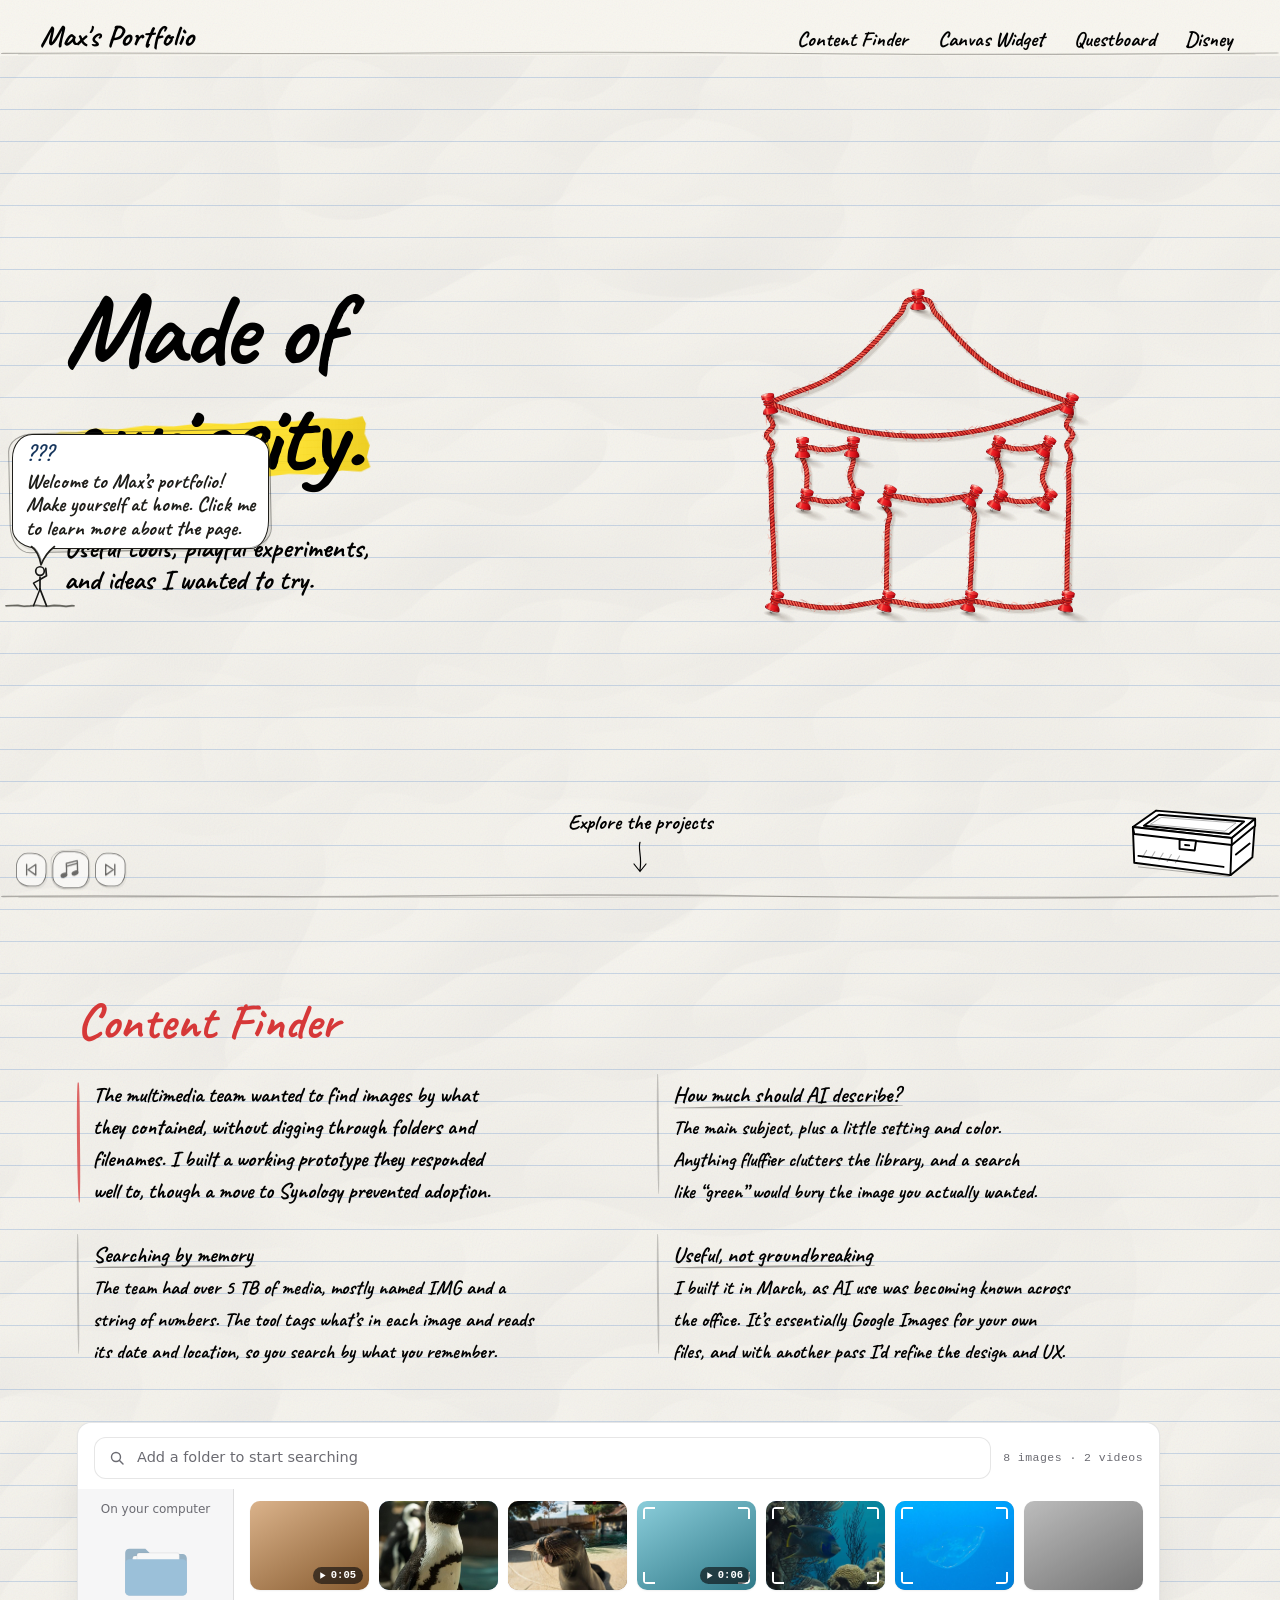
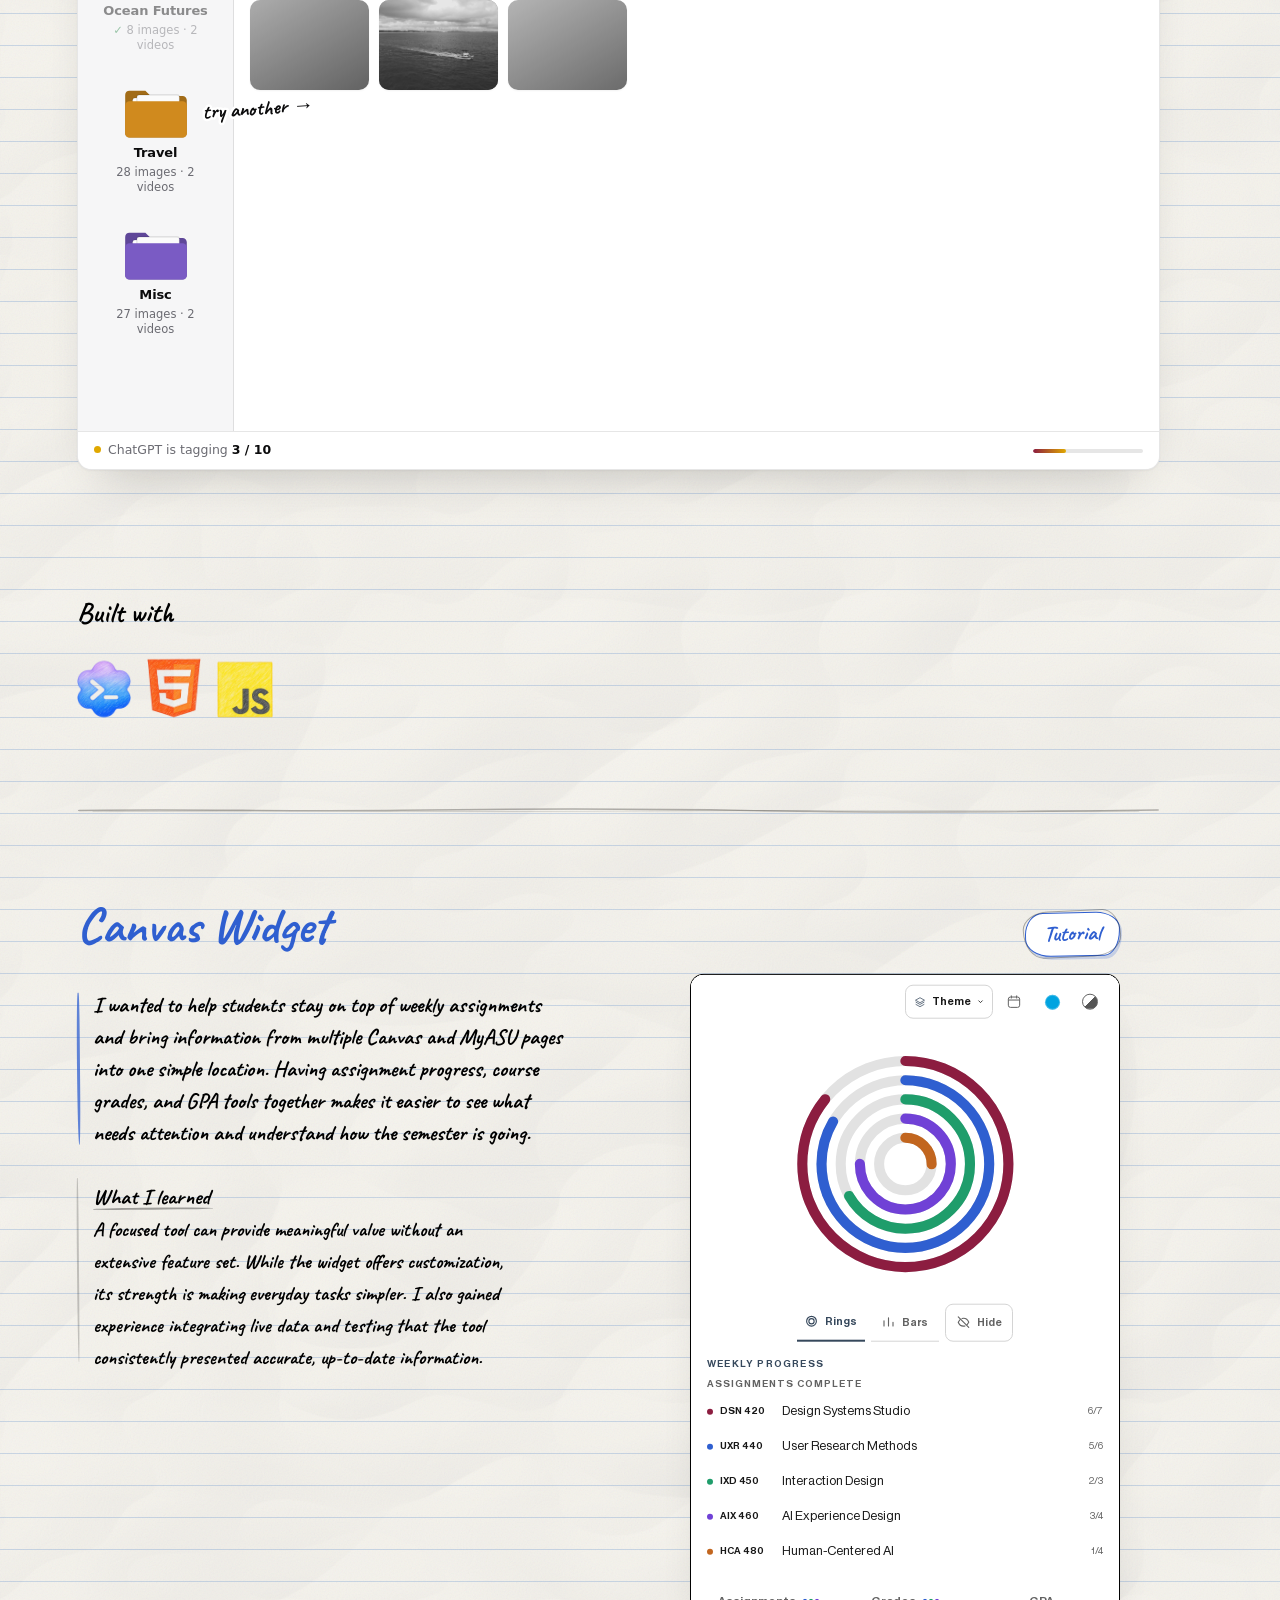
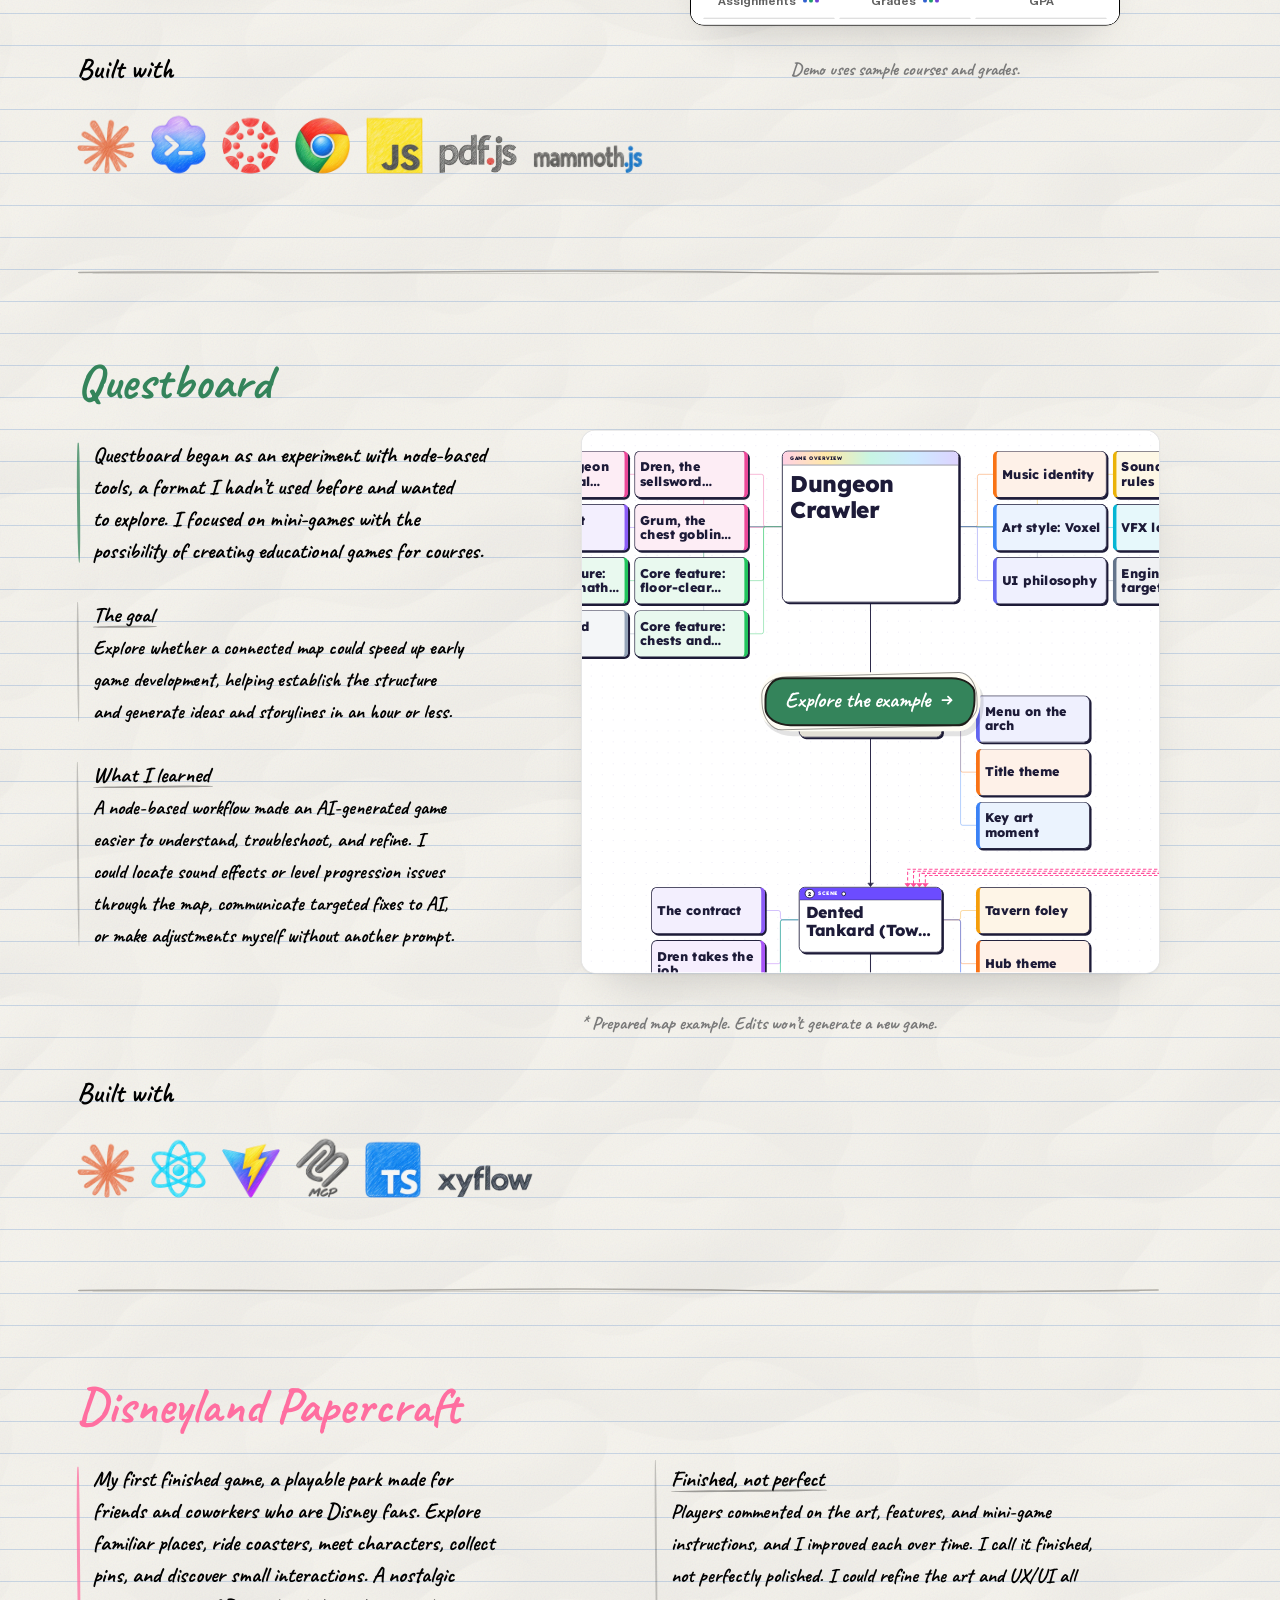
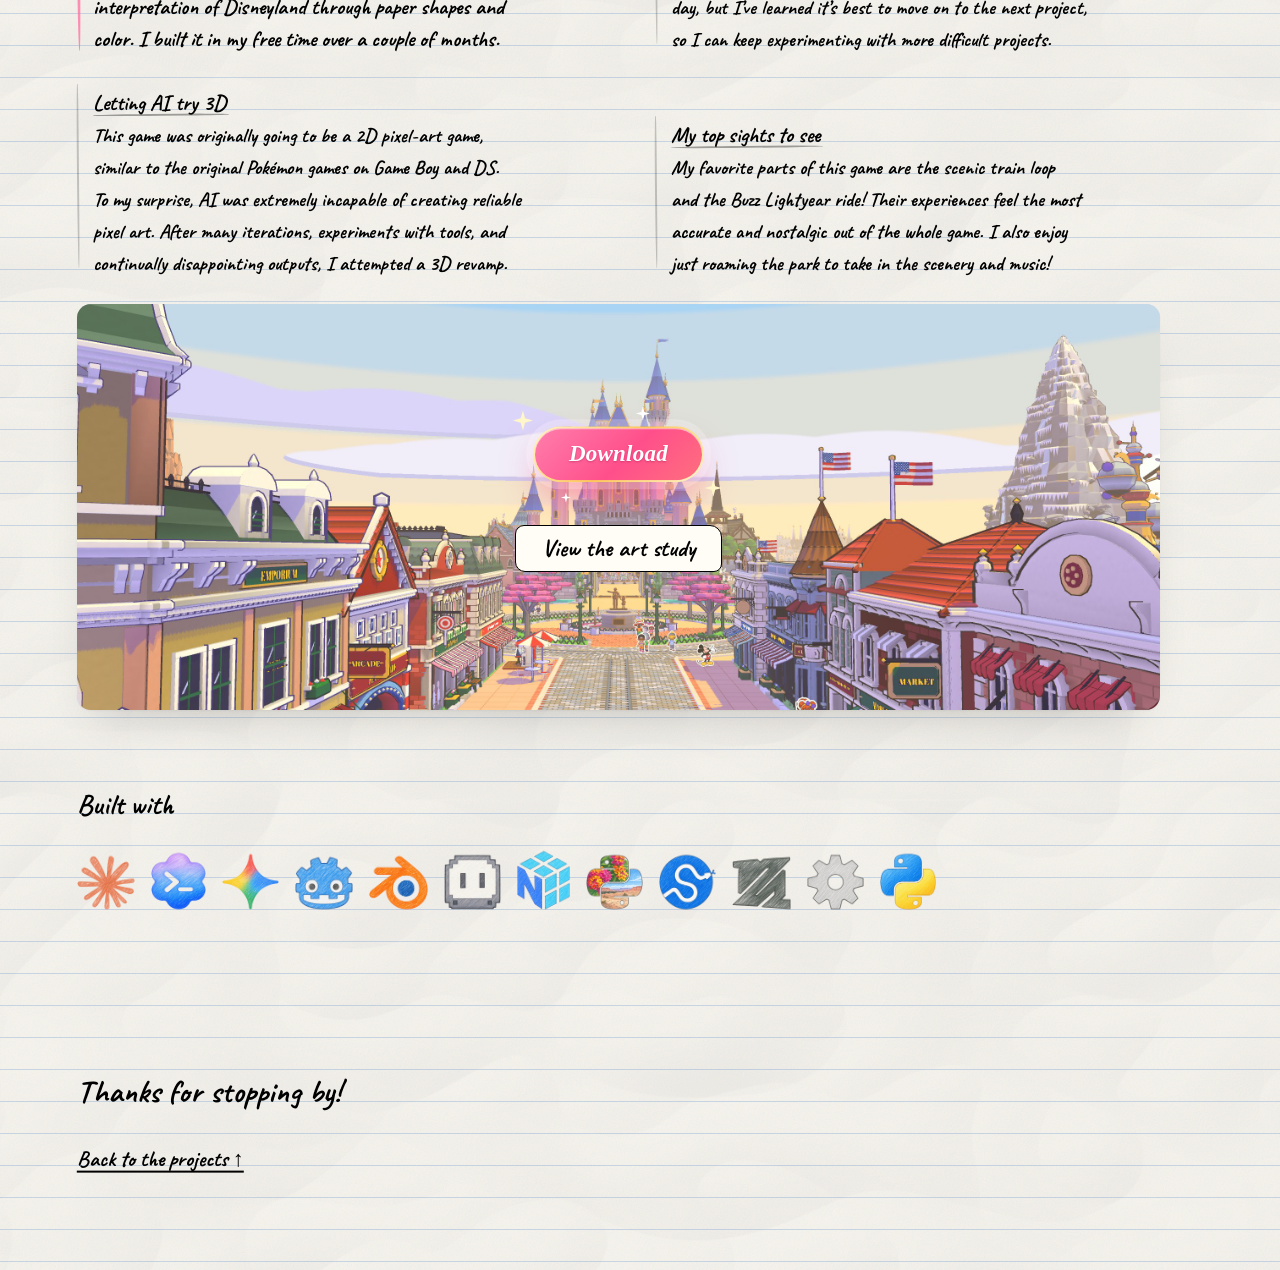
==== commit 4caffc88: "Prepare Disneyland Papercraft 1.0.6 download links Point both desktop downloads to the photo-capture" ====
--- a/demos/index.html
+++ b/demos/index.html
@@ -177,7 +177,7 @@
     <div class="demo banner">
       <img src="assets/disney-main-street.jpg" width="2560" height="960" alt="Main Street in the papercraft park, looking up the street to the castle" loading="lazy" decoding="async">
       <div class="banner-cta">
-        <a class="btn-download" href="https://github.com/maxepel/portfolio/releases/download/disney-v1.0.5/Disneyland-Papercraft-Setup.exe" data-dl-mac="https://github.com/maxepel/portfolio/releases/download/disney-v1.0.5/Disneyland-Papercraft-Mac.zip">Download<i class="shine" aria-hidden="true"></i><i class="sp s1" aria-hidden="true"></i><i class="sp s2" aria-hidden="true"></i><i class="sp s3" aria-hidden="true"></i><i class="sp s4" aria-hidden="true"></i></a>
+        <a class="btn-download" href="https://github.com/maxepel/portfolio/releases/download/disney-v1.0.6/Disneyland-Papercraft-Setup.exe" data-dl-mac="https://github.com/maxepel/portfolio/releases/download/disney-v1.0.6/Disneyland-Papercraft-Mac.zip">Download<i class="shine" aria-hidden="true"></i><i class="sp s1" aria-hidden="true"></i><i class="sp s2" aria-hidden="true"></i><i class="sp s3" aria-hidden="true"></i><i class="sp s4" aria-hidden="true"></i></a>
         <a class="art-study-link" href="disney-art-study/">View the art study</a>
       </div>
     </div>
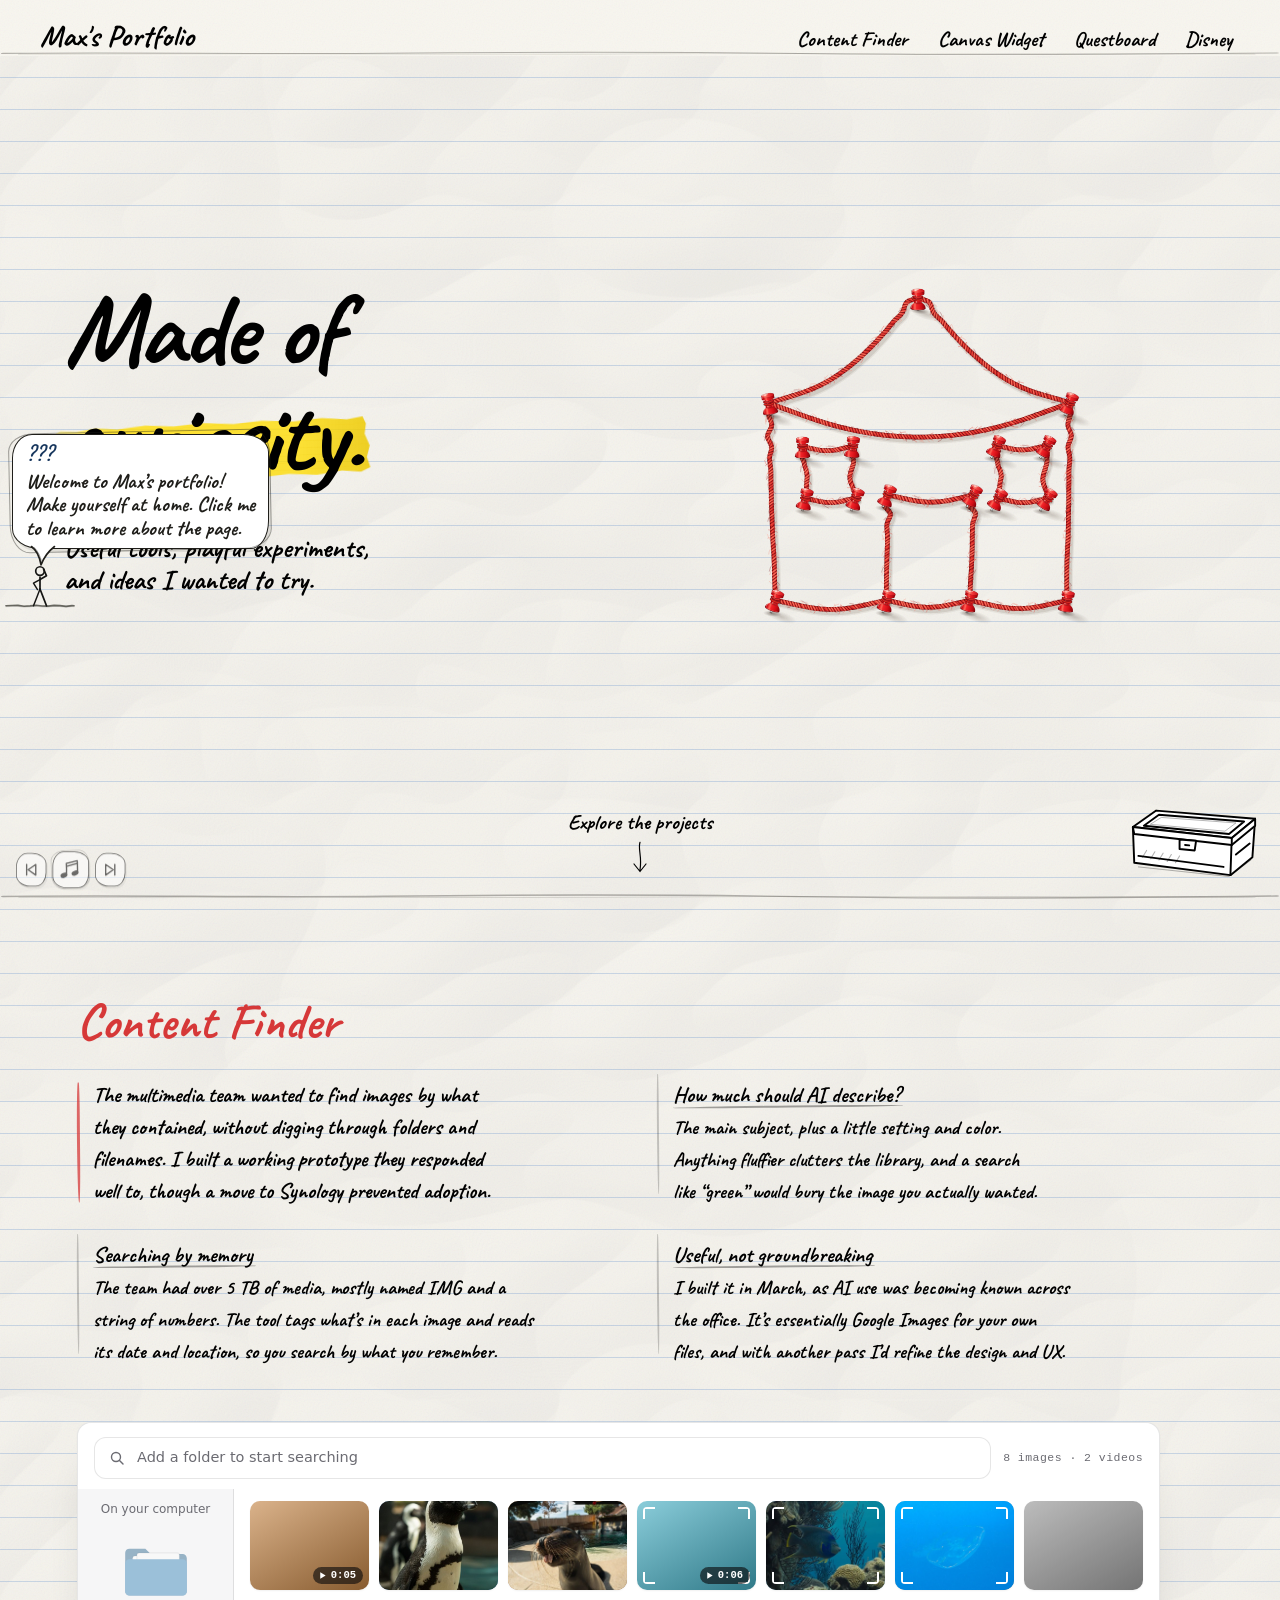
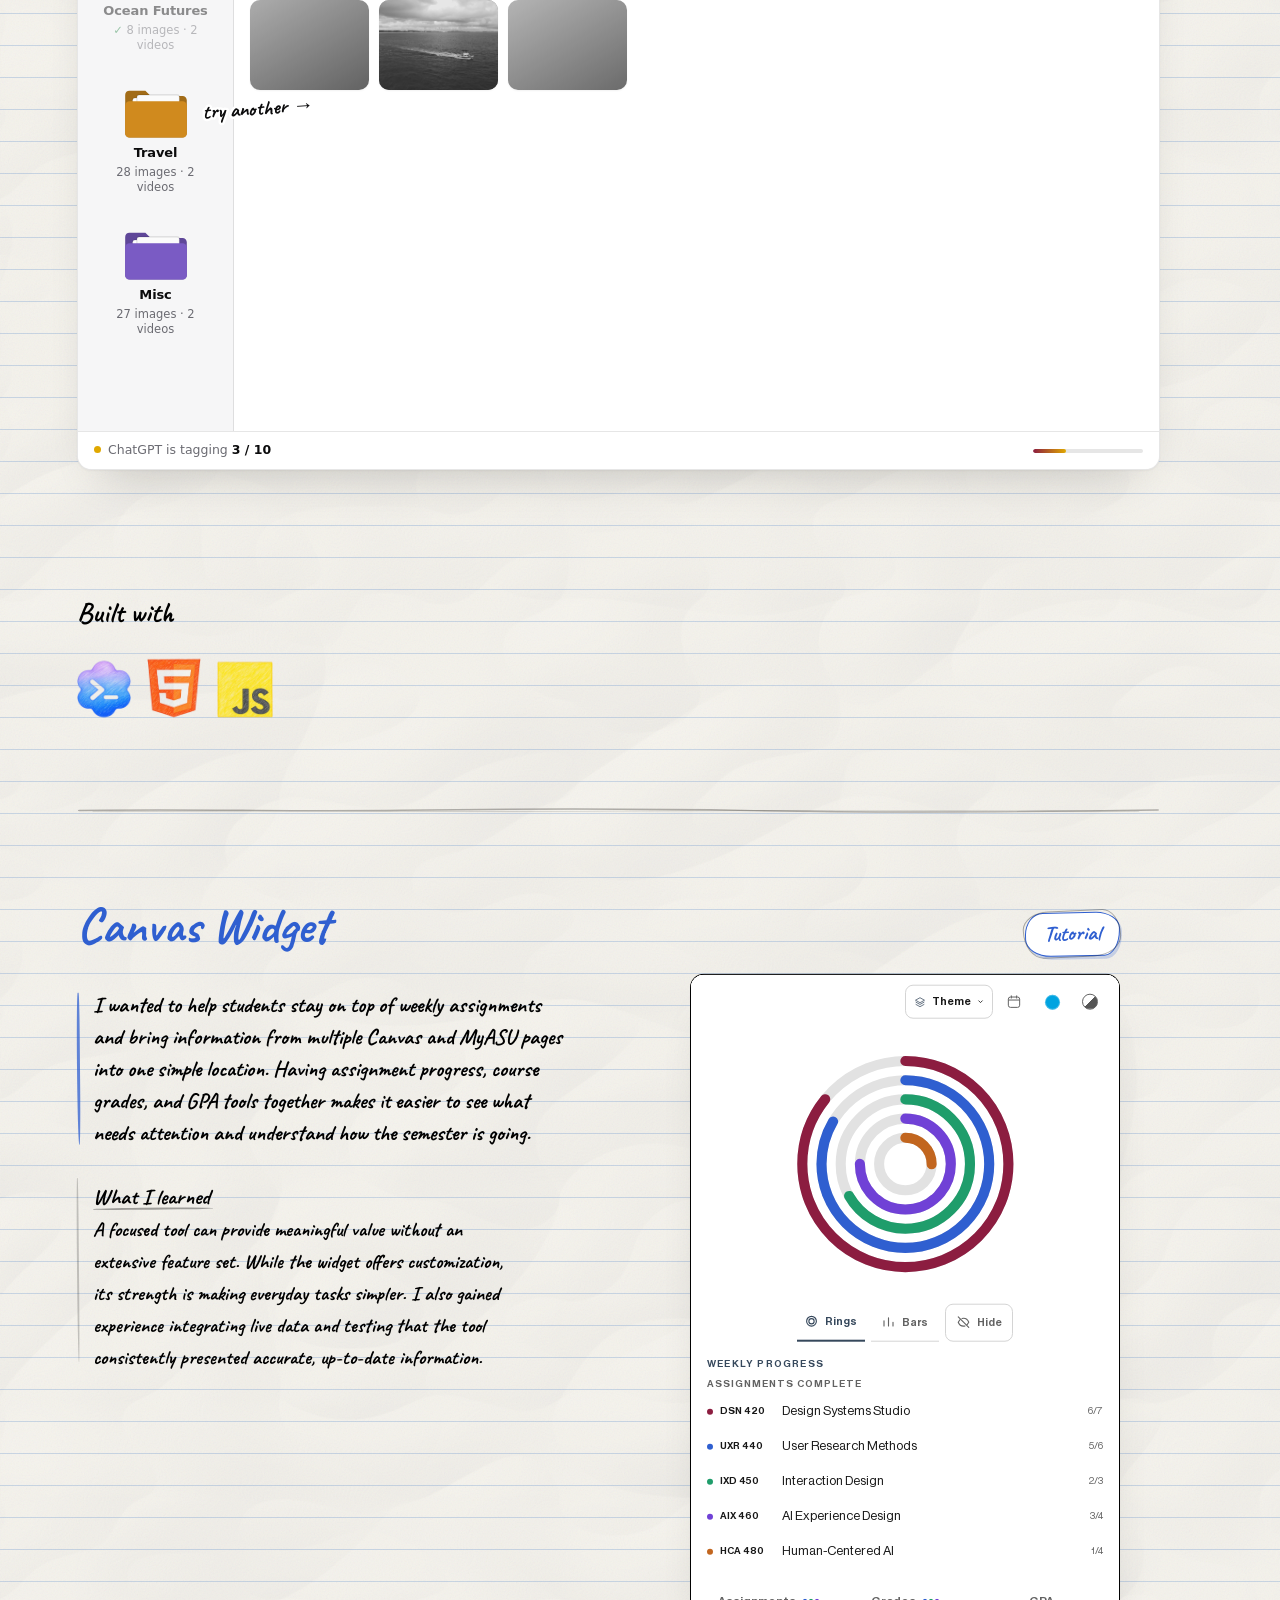
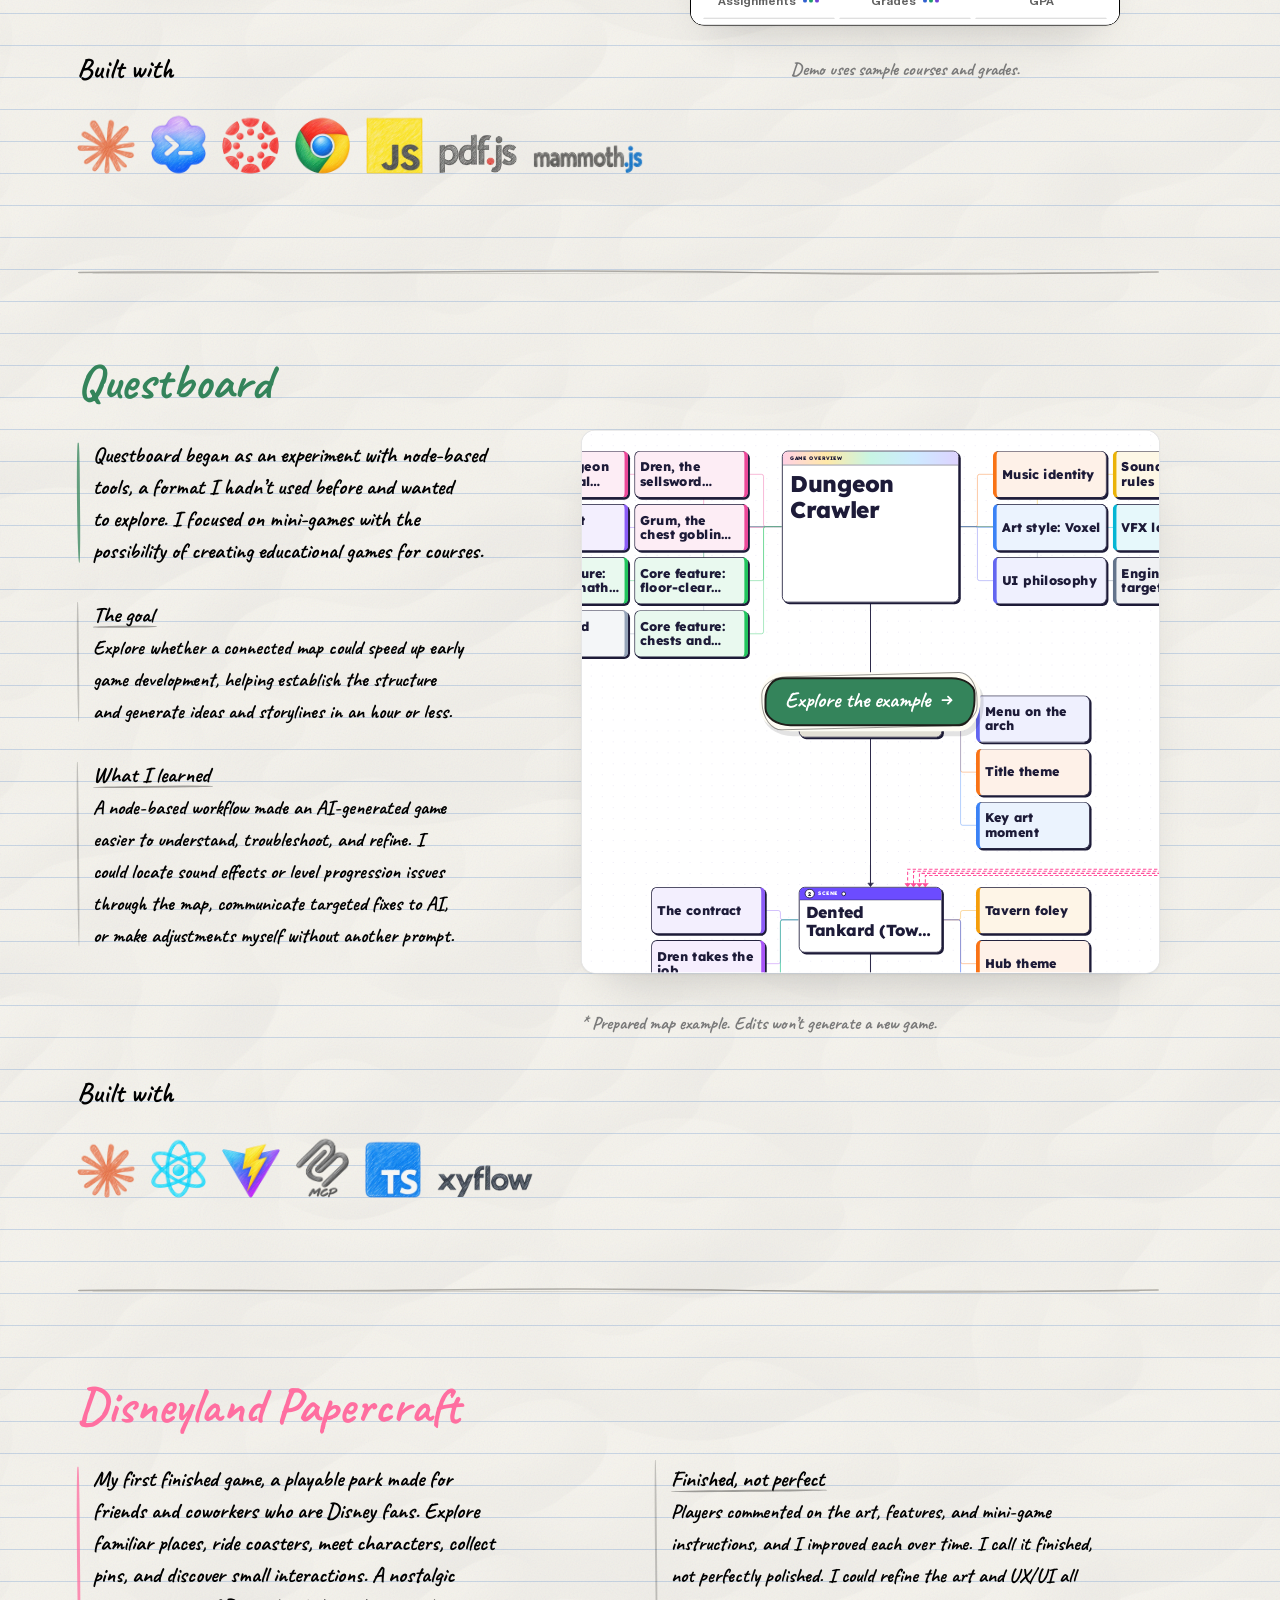
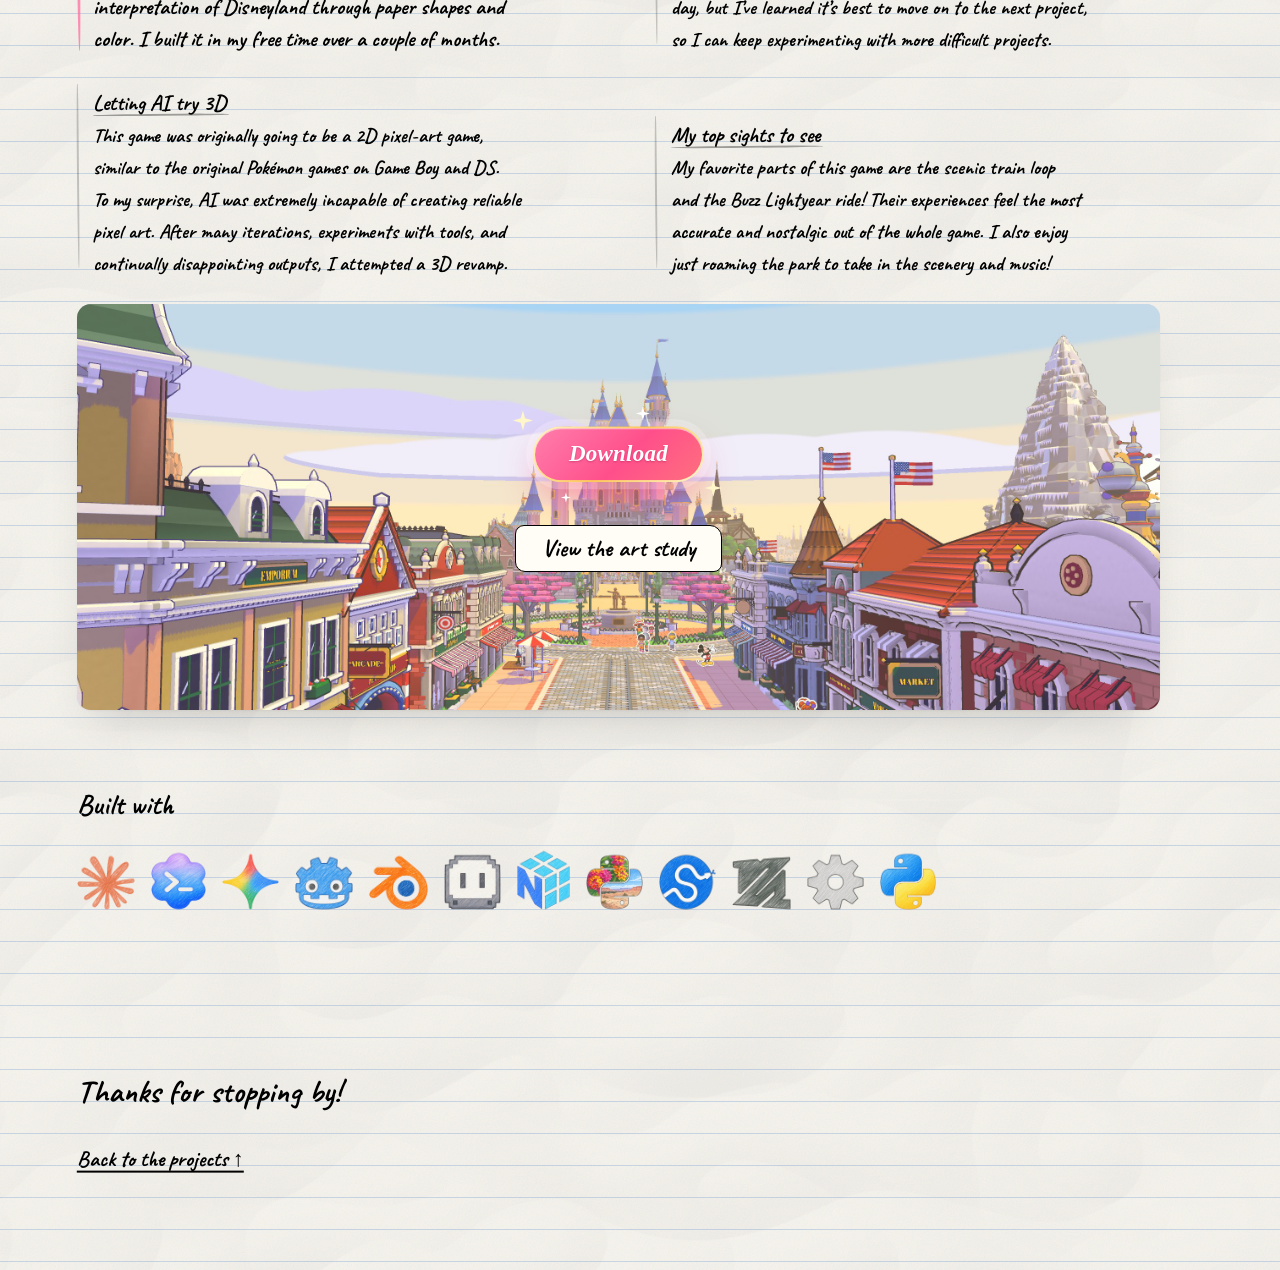
==== commit b1dc2a46: "Publish Disneyland Papercraft 1.0.7 downloads and approval guidance Point both platform downloads at" ====
--- a/demos/index.html
+++ b/demos/index.html
@@ -177,7 +177,7 @@
     <div class="demo banner">
       <img src="assets/disney-main-street.jpg" width="2560" height="960" alt="Main Street in the papercraft park, looking up the street to the castle" loading="lazy" decoding="async">
       <div class="banner-cta">
-        <a class="btn-download" href="https://github.com/maxepel/portfolio/releases/download/disney-v1.0.6/Disneyland-Papercraft-Setup.exe" data-dl-mac="https://github.com/maxepel/portfolio/releases/download/disney-v1.0.6/Disneyland-Papercraft-Mac.zip">Download<i class="shine" aria-hidden="true"></i><i class="sp s1" aria-hidden="true"></i><i class="sp s2" aria-hidden="true"></i><i class="sp s3" aria-hidden="true"></i><i class="sp s4" aria-hidden="true"></i></a>
+        <a class="btn-download" href="https://github.com/maxepel/portfolio/releases/download/disney-v1.0.7/Disneyland-Papercraft-Setup.exe" data-dl-mac="https://github.com/maxepel/portfolio/releases/download/disney-v1.0.7/Disneyland-Papercraft-Mac.zip">Download<i class="shine" aria-hidden="true"></i><i class="sp s1" aria-hidden="true"></i><i class="sp s2" aria-hidden="true"></i><i class="sp s3" aria-hidden="true"></i><i class="sp s4" aria-hidden="true"></i></a>
         <a class="art-study-link" href="disney-art-study/">View the art study</a>
       </div>
     </div>
@@ -197,7 +197,7 @@
 
 
 
-<script src="shell.js?v=fullscreen-keyboard-27"></script>
+<script src="shell.js?v=download-help-28"></script>
 
 <script src="music.js?v=dj-2" defer></script>
 <script type="module" src="paper-play.js?gap=20&amp;tour=14&amp;walk-frequency=1&amp;climb-fall=1&amp;description-wrap=1&amp;pin-visibility=1&amp;pin-highlight=1&amp;polish=6&amp;stickothy=1&amp;recognition=1&amp;quiet=1&amp;native-cursors=1&amp;wrap=1&amp;pages=1&amp;dj=2&amp;notes=3&amp;bubble-anchor=1"></script>
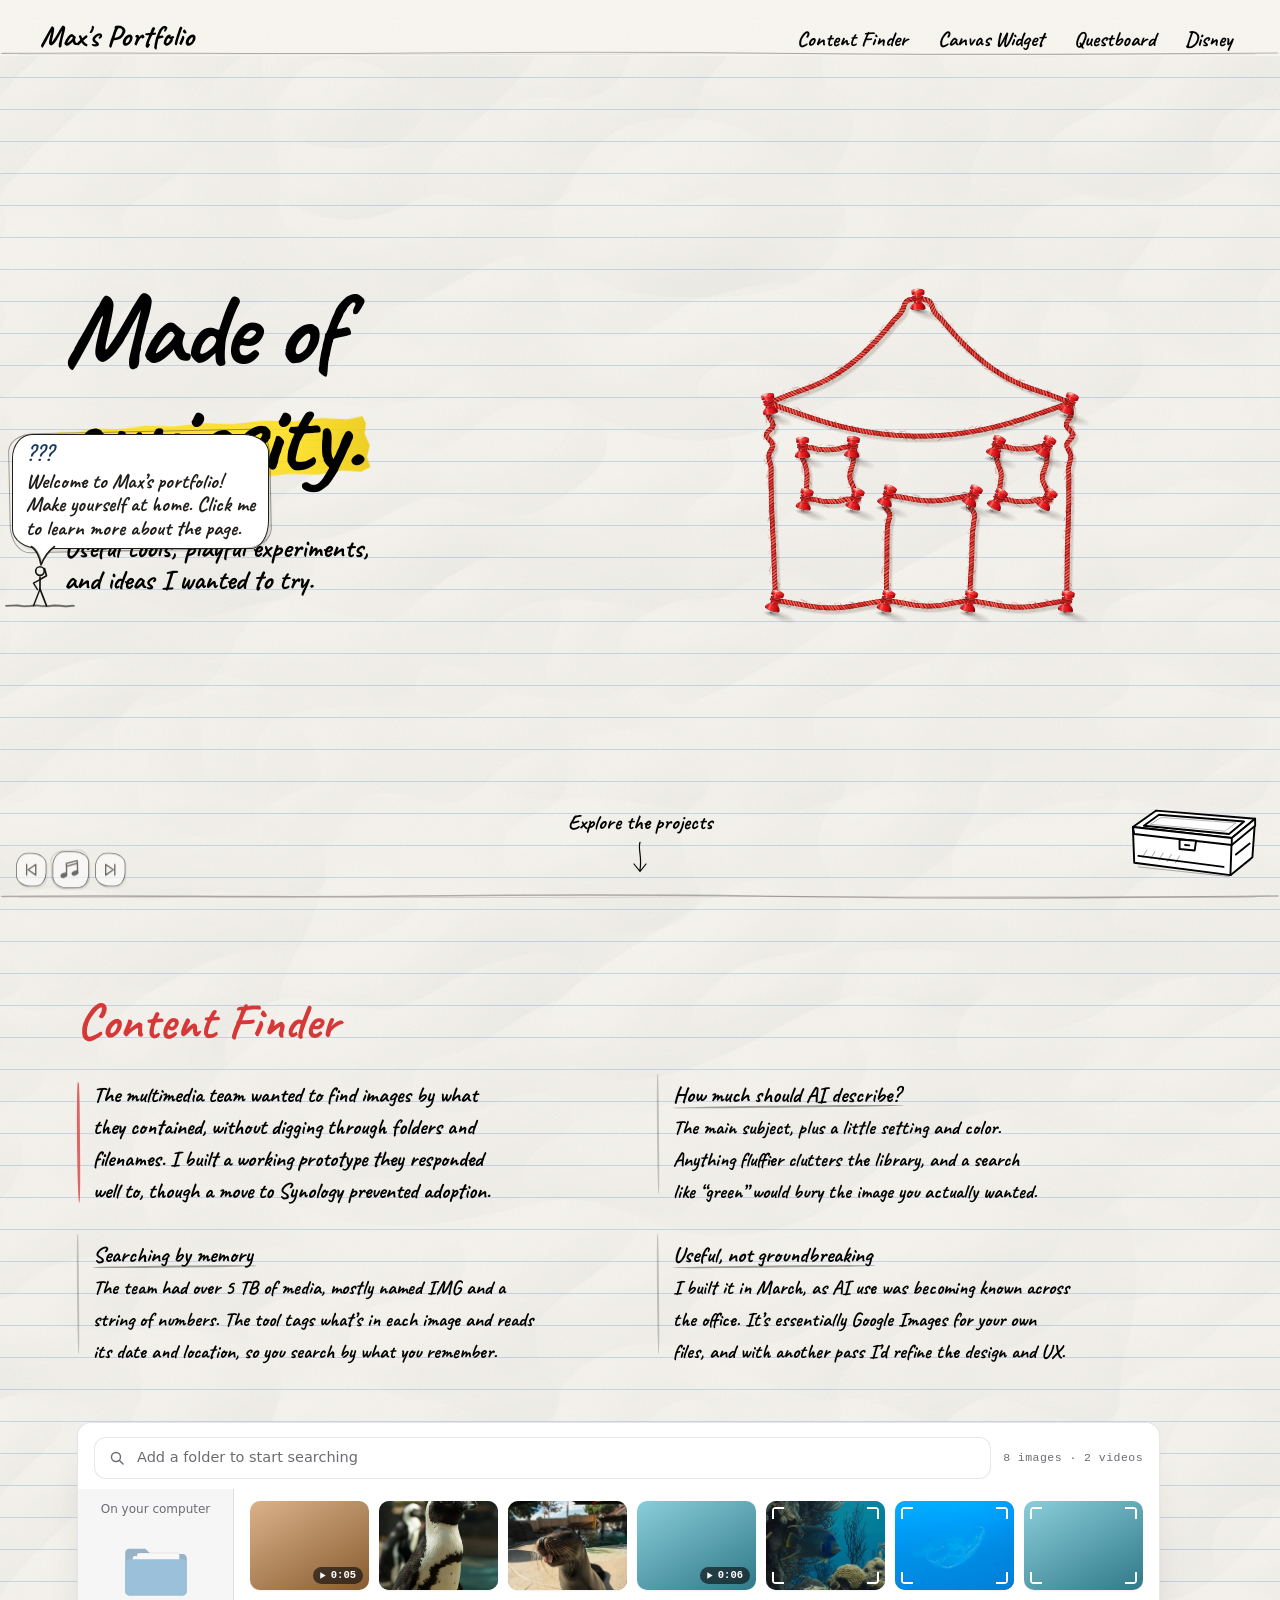
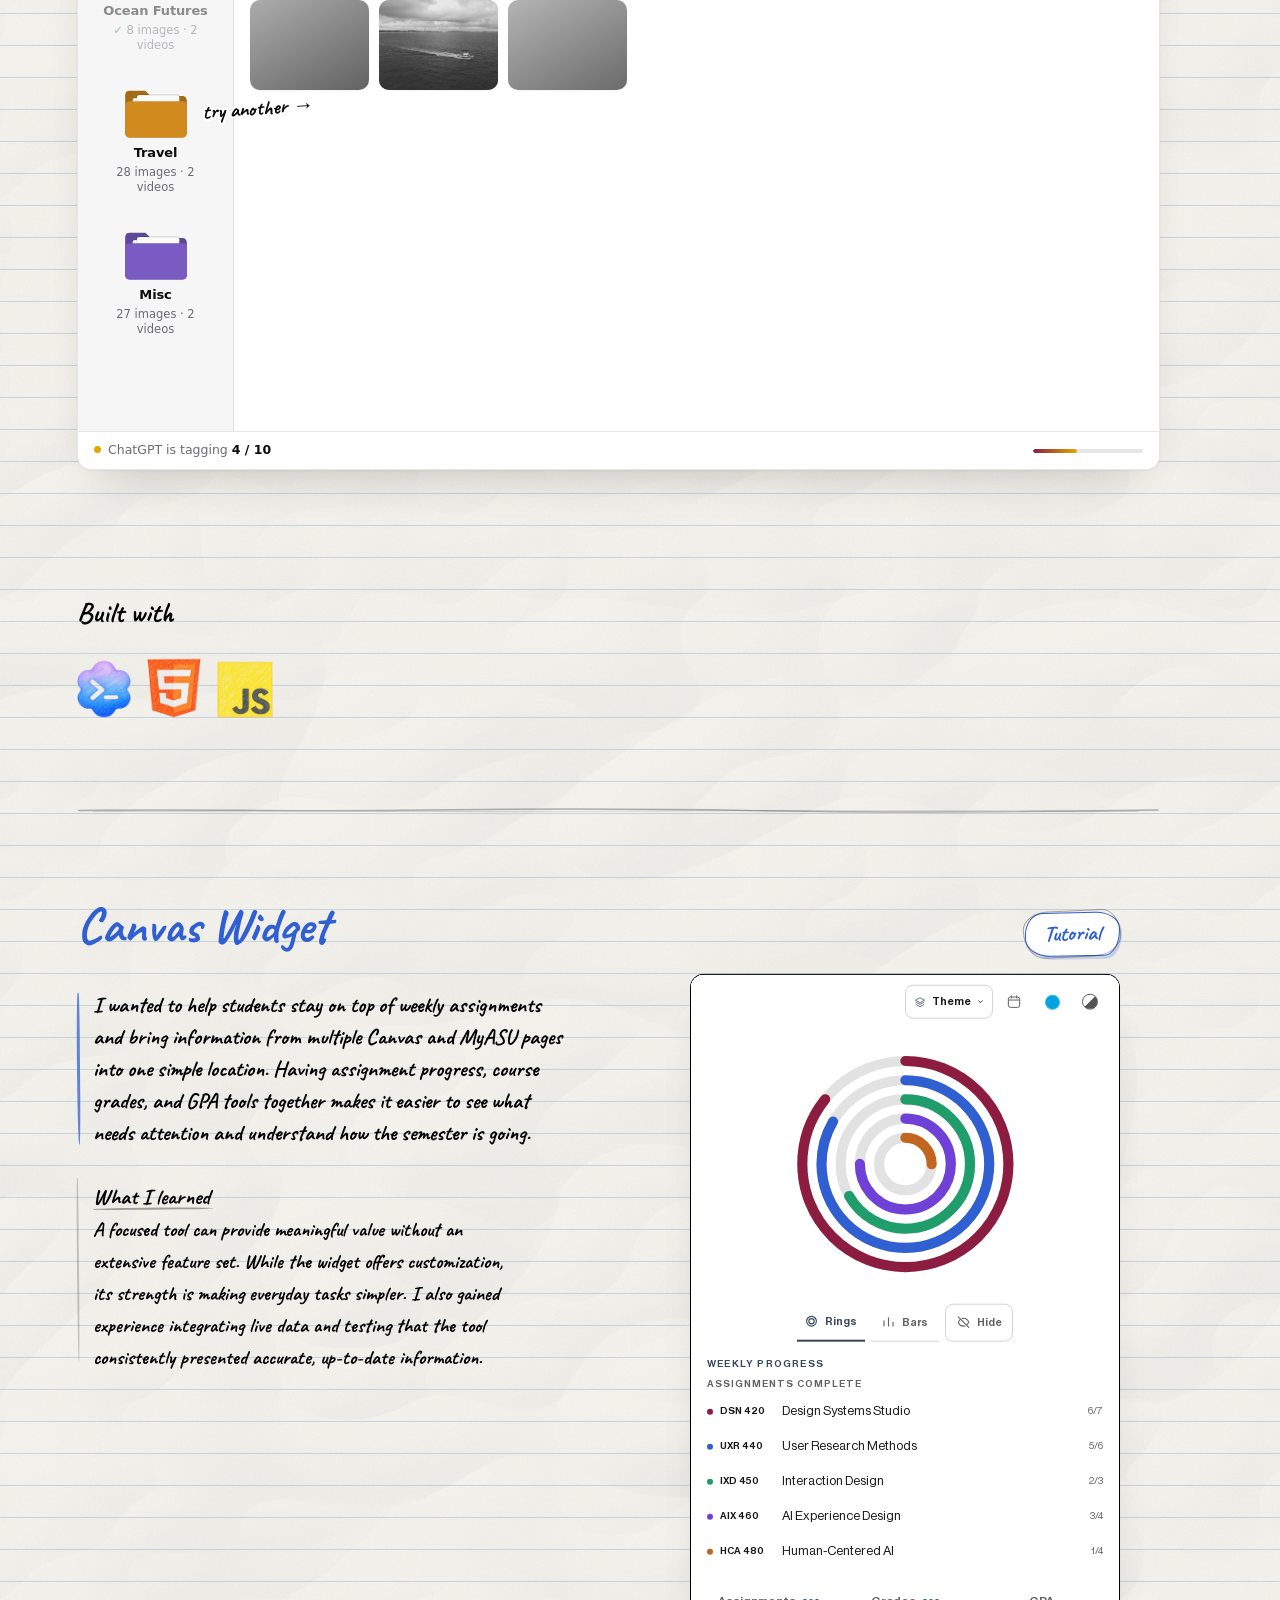
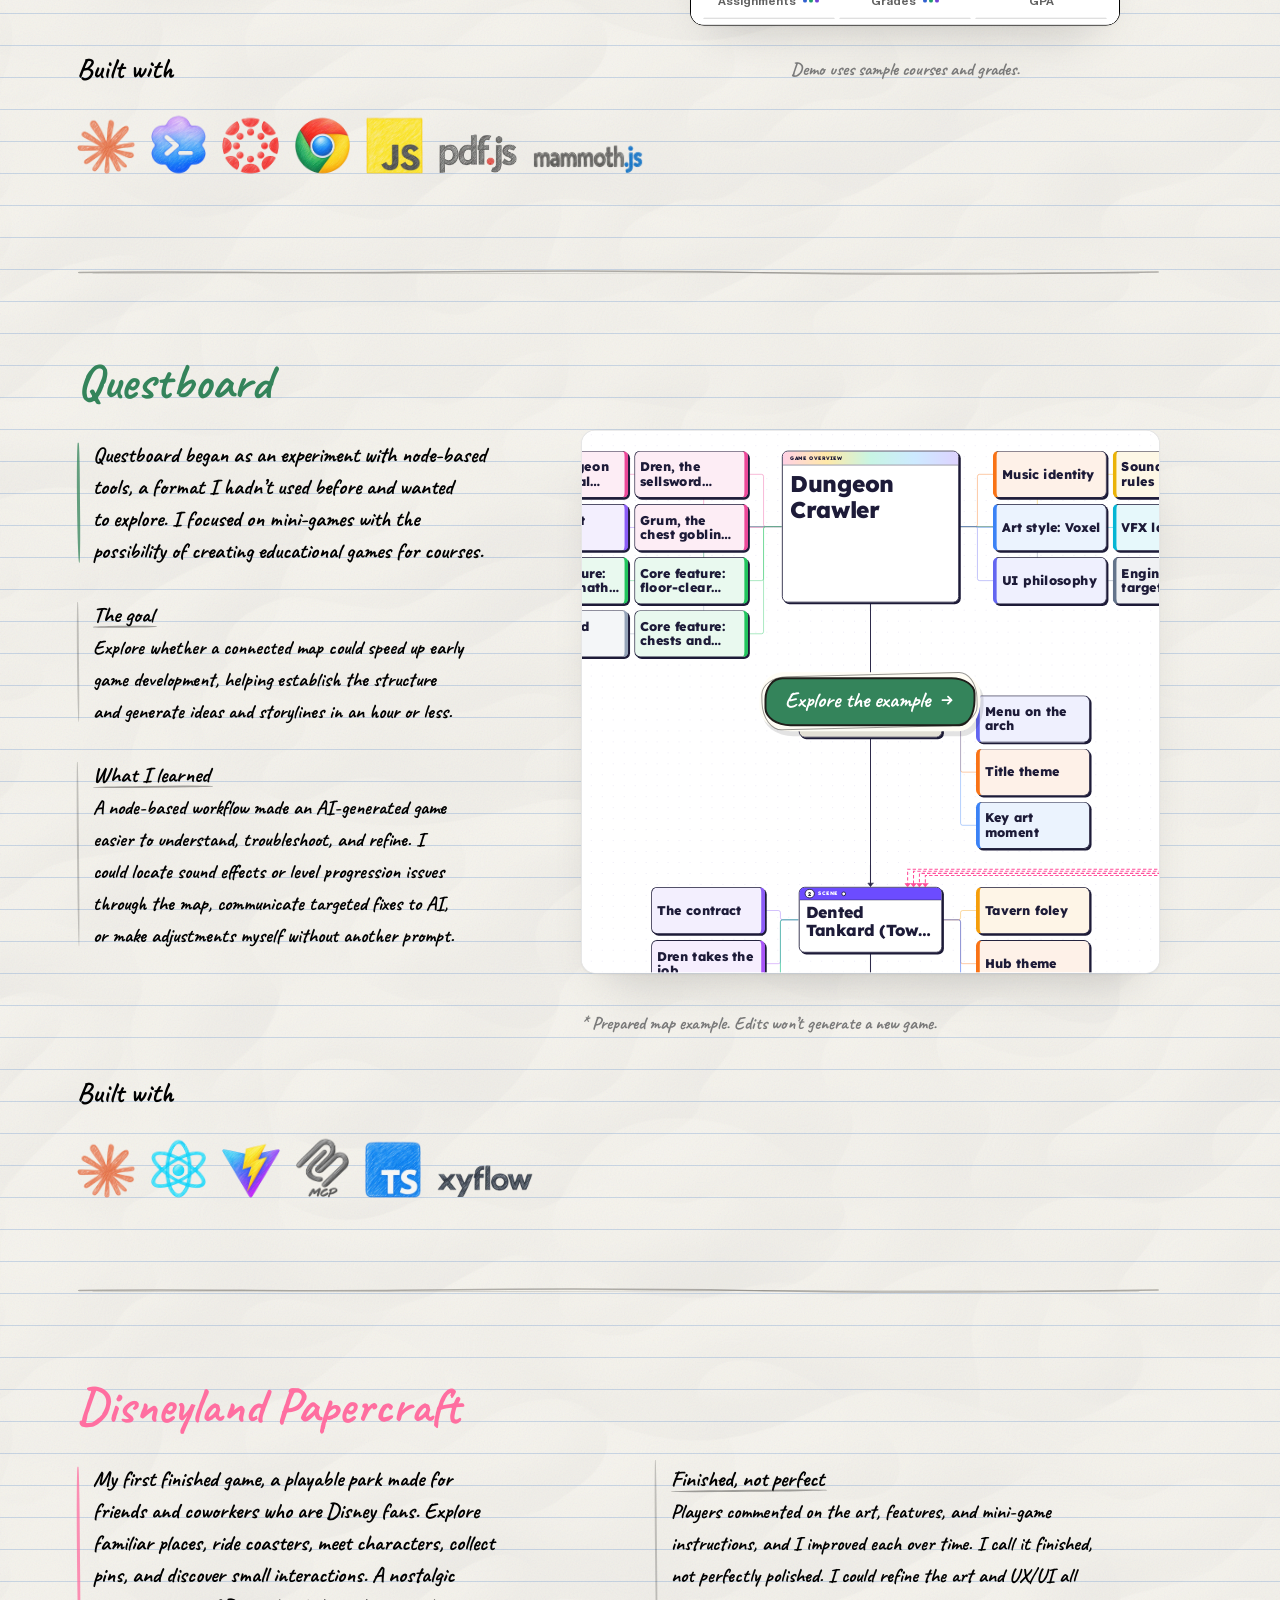
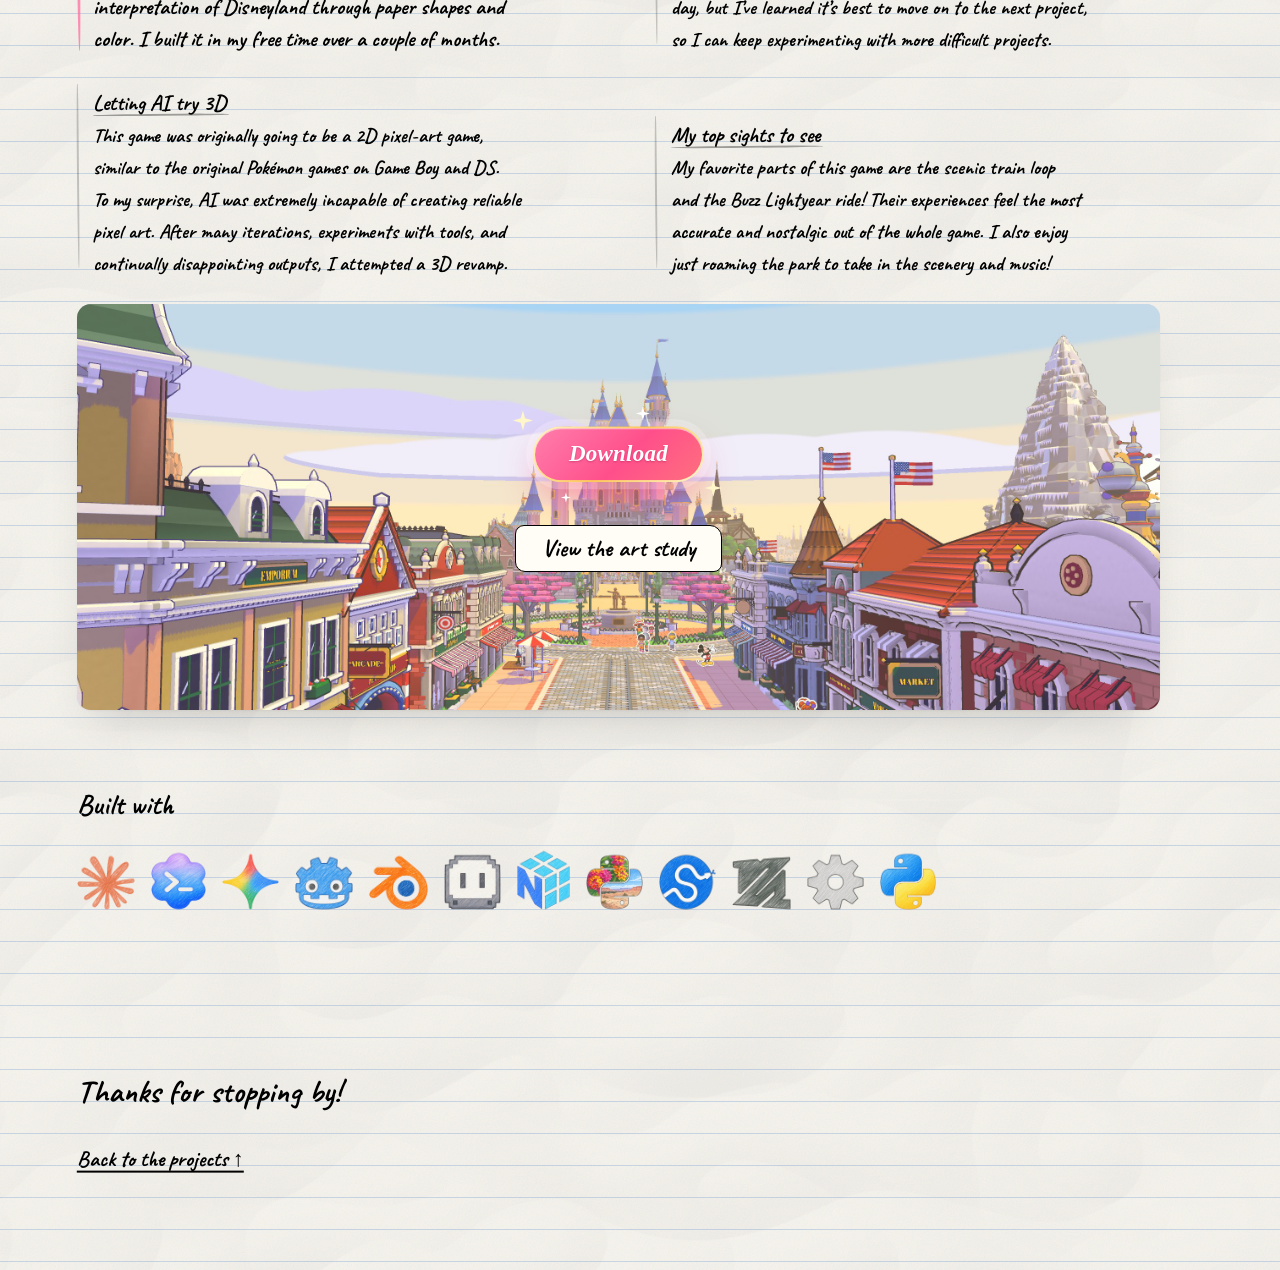
==== commit c5ccfee0: "Point Disney downloads to the complete 1.0.8 update Publish the latest Train Photo Game audio and wh" ====
--- a/demos/index.html
+++ b/demos/index.html
@@ -177,7 +177,7 @@
     <div class="demo banner">
       <img src="assets/disney-main-street.jpg" width="2560" height="960" alt="Main Street in the papercraft park, looking up the street to the castle" loading="lazy" decoding="async">
       <div class="banner-cta">
-        <a class="btn-download" href="https://github.com/maxepel/portfolio/releases/download/disney-v1.0.7/Disneyland-Papercraft-Setup.exe" data-dl-mac="https://github.com/maxepel/portfolio/releases/download/disney-v1.0.7/Disneyland-Papercraft-Mac.zip">Download<i class="shine" aria-hidden="true"></i><i class="sp s1" aria-hidden="true"></i><i class="sp s2" aria-hidden="true"></i><i class="sp s3" aria-hidden="true"></i><i class="sp s4" aria-hidden="true"></i></a>
+        <a class="btn-download" href="https://github.com/maxepel/portfolio/releases/download/disney-v1.0.8/Disneyland-Papercraft-Setup.exe" data-dl-mac="https://github.com/maxepel/portfolio/releases/download/disney-v1.0.8/Disneyland-Papercraft-Mac.zip">Download<i class="shine" aria-hidden="true"></i><i class="sp s1" aria-hidden="true"></i><i class="sp s2" aria-hidden="true"></i><i class="sp s3" aria-hidden="true"></i><i class="sp s4" aria-hidden="true"></i></a>
         <a class="art-study-link" href="disney-art-study/">View the art study</a>
       </div>
     </div>
